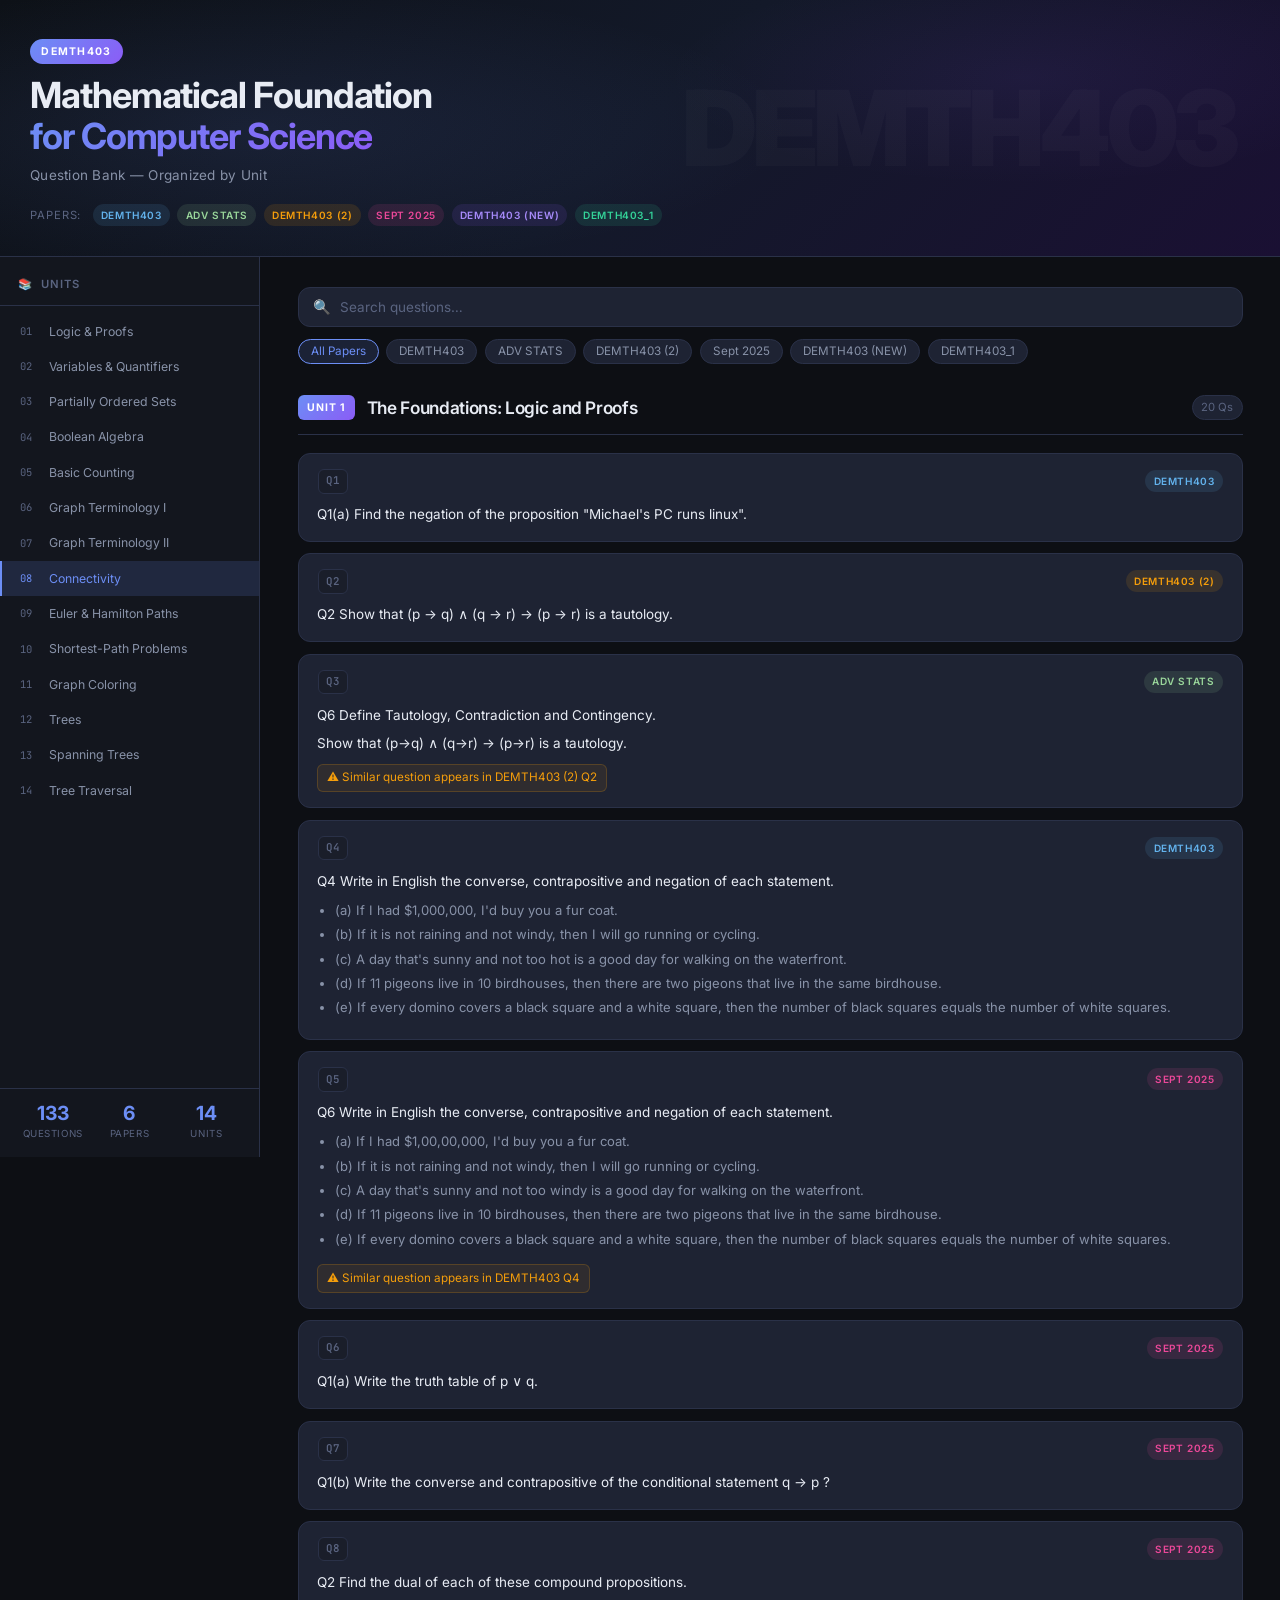
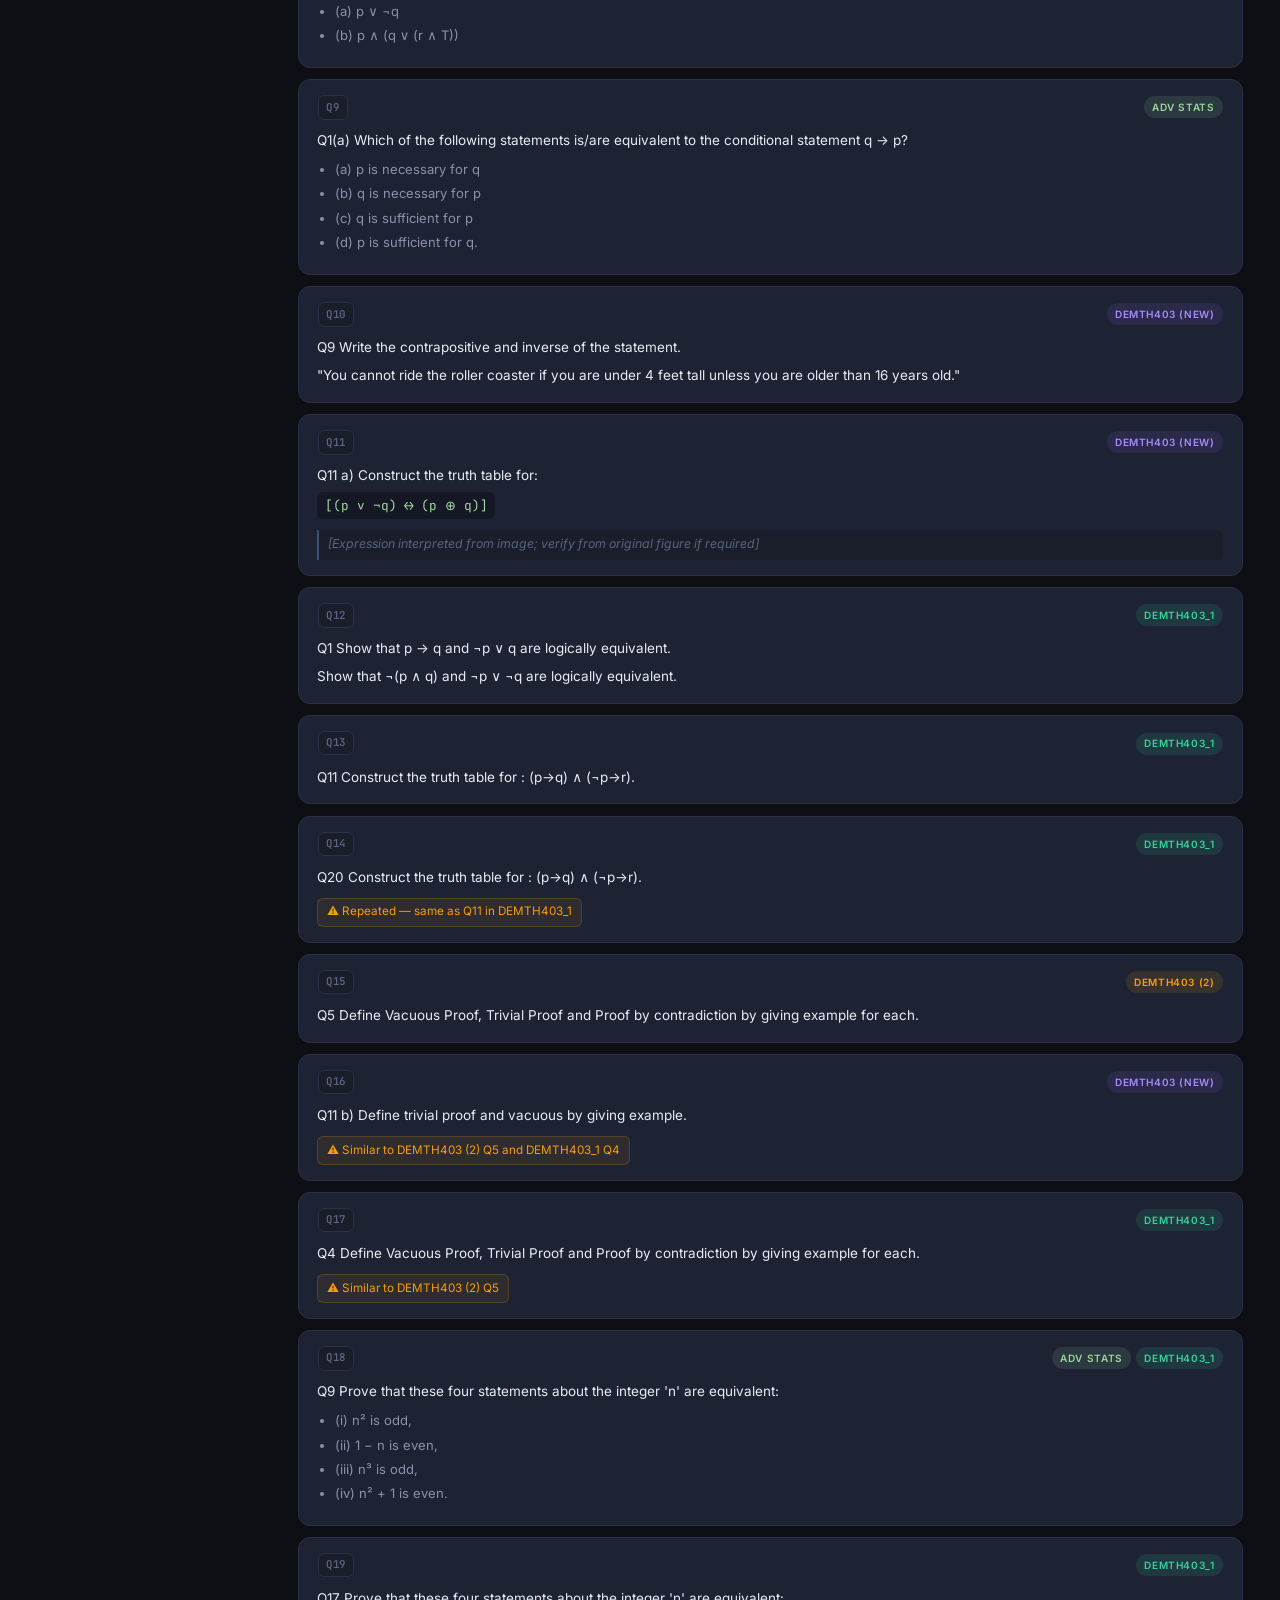
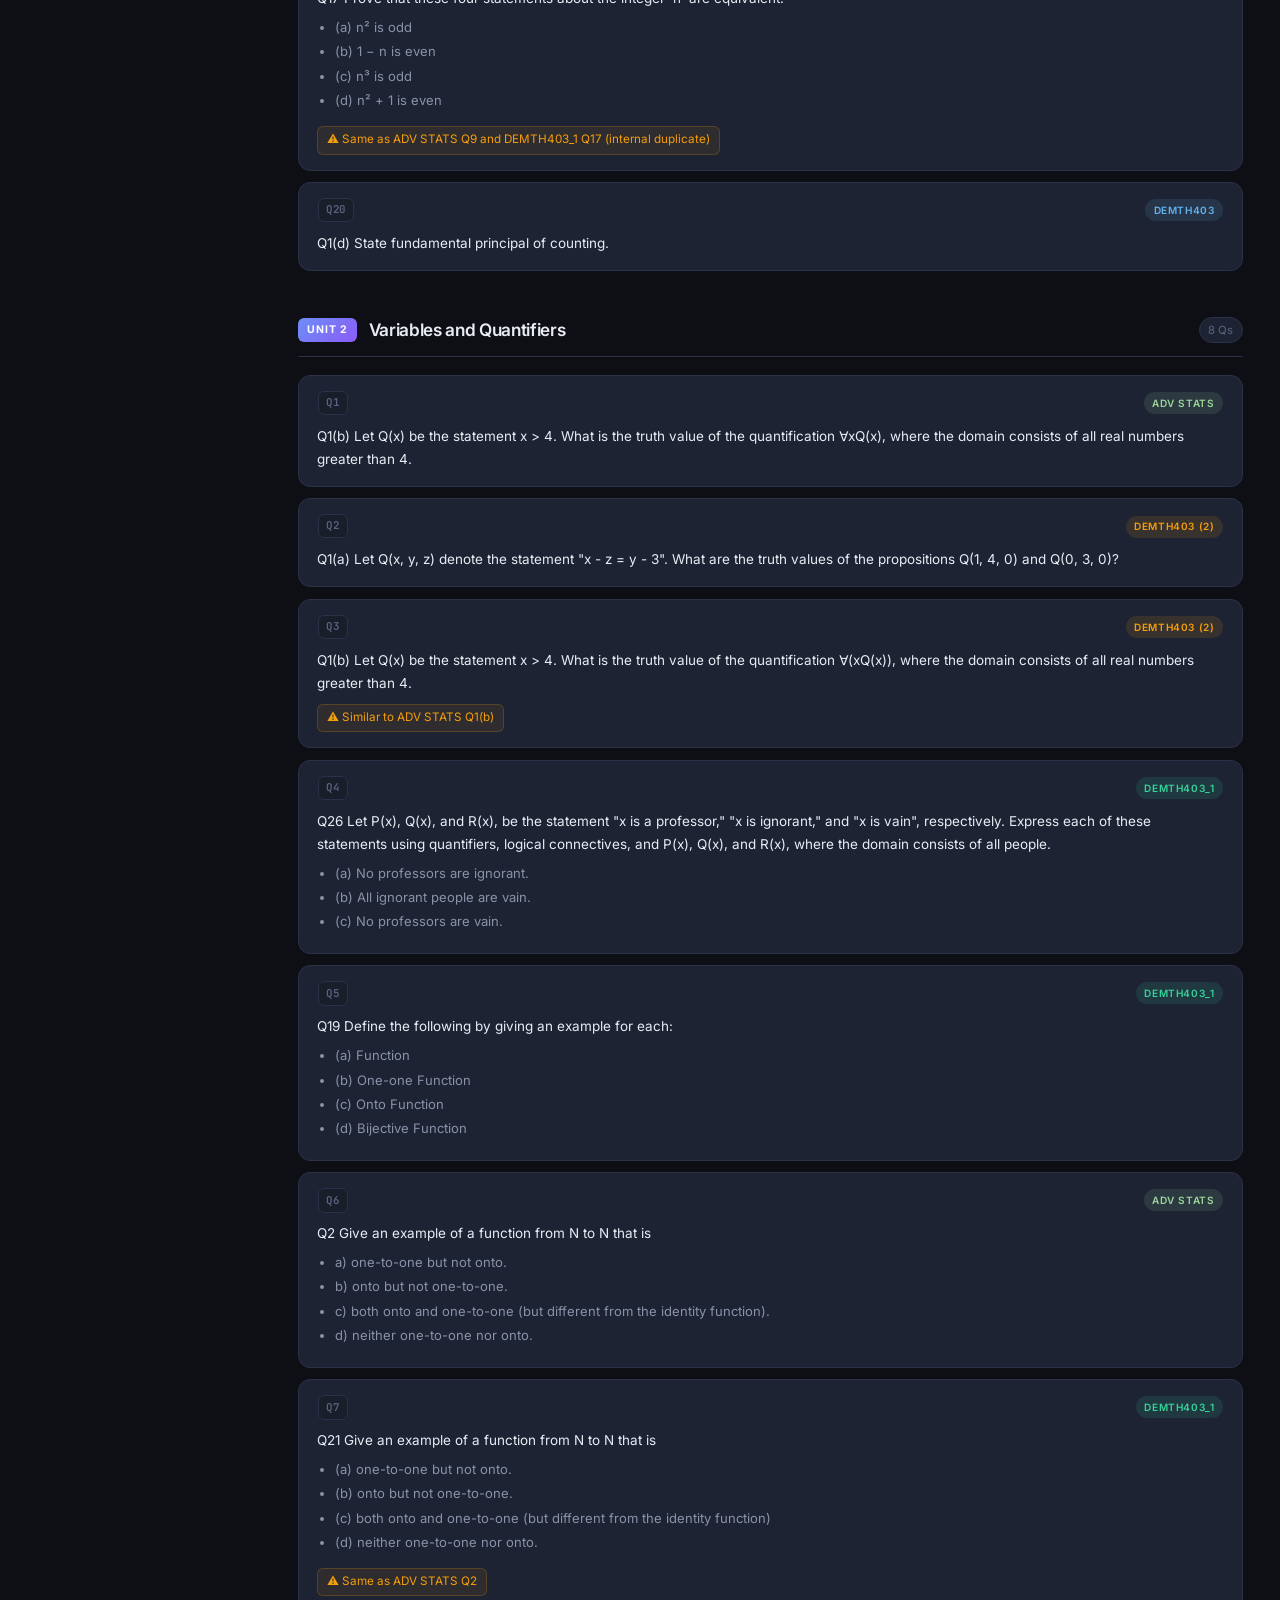
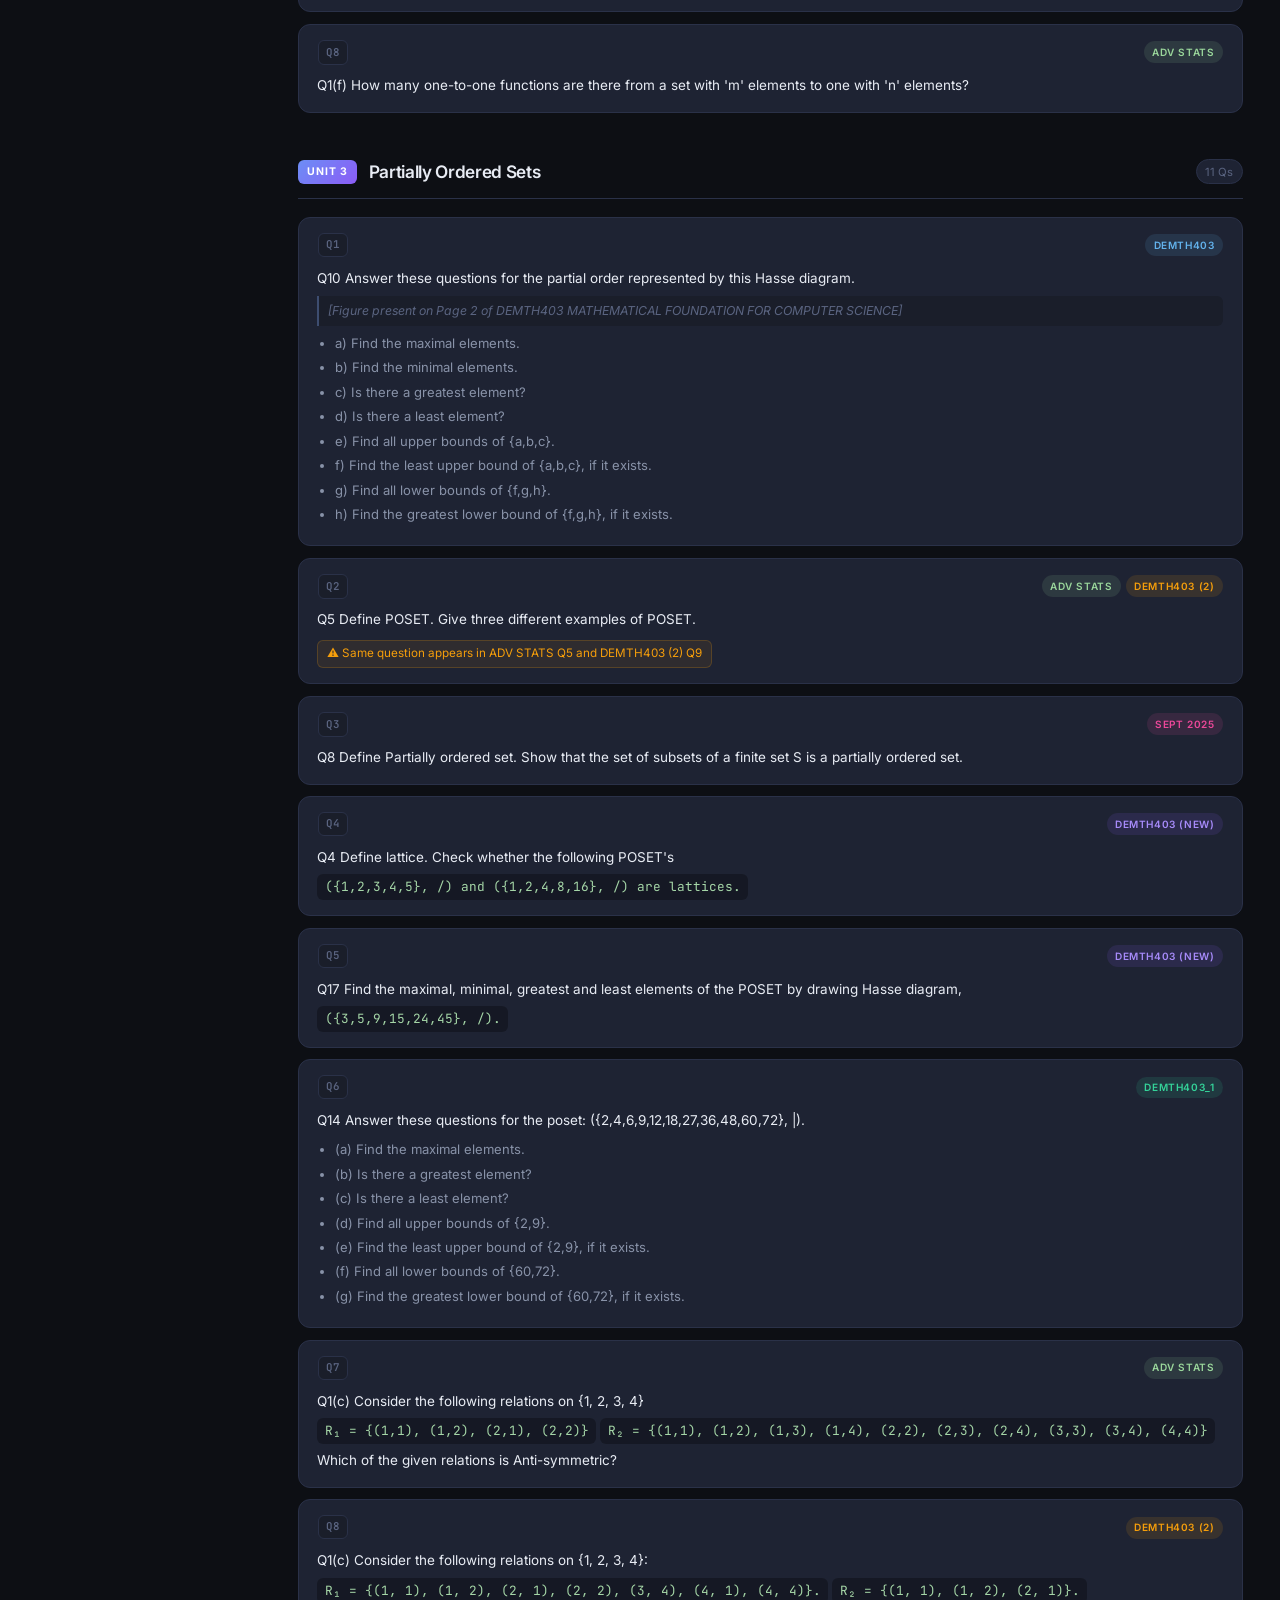
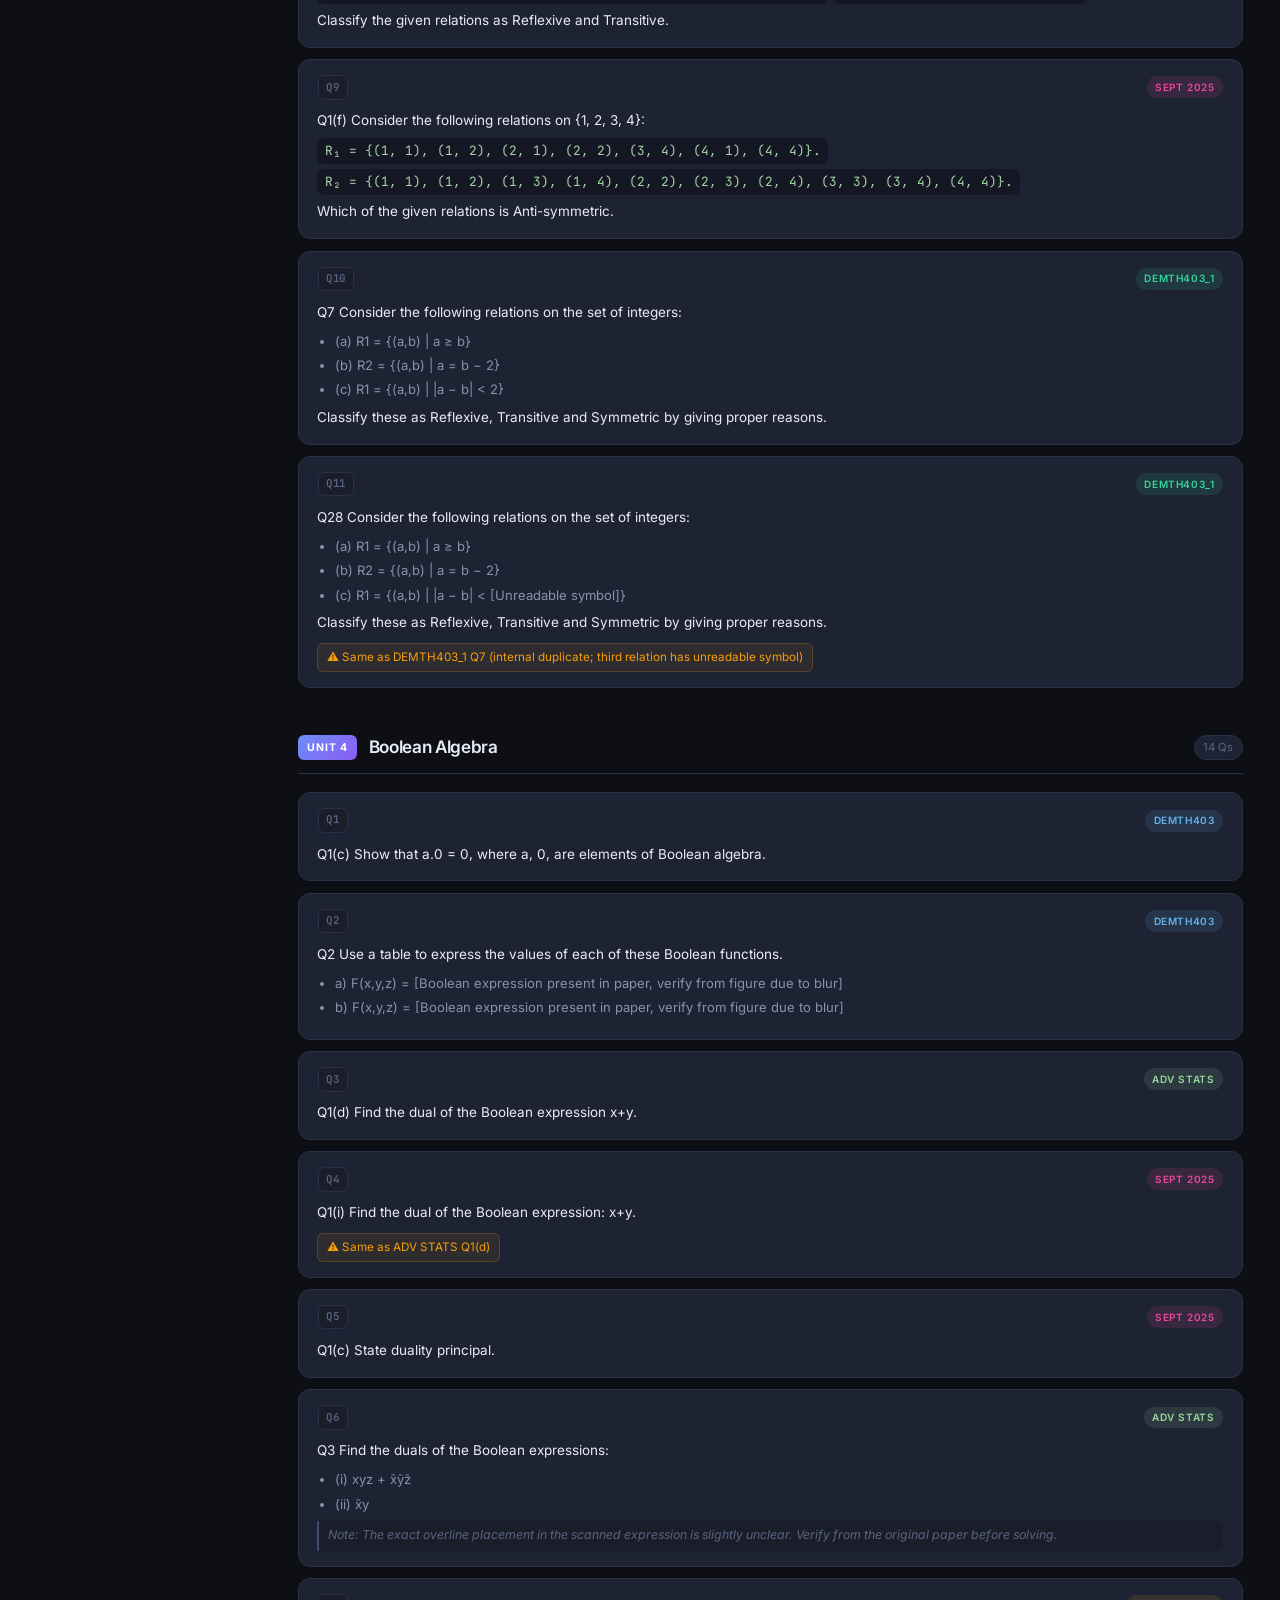
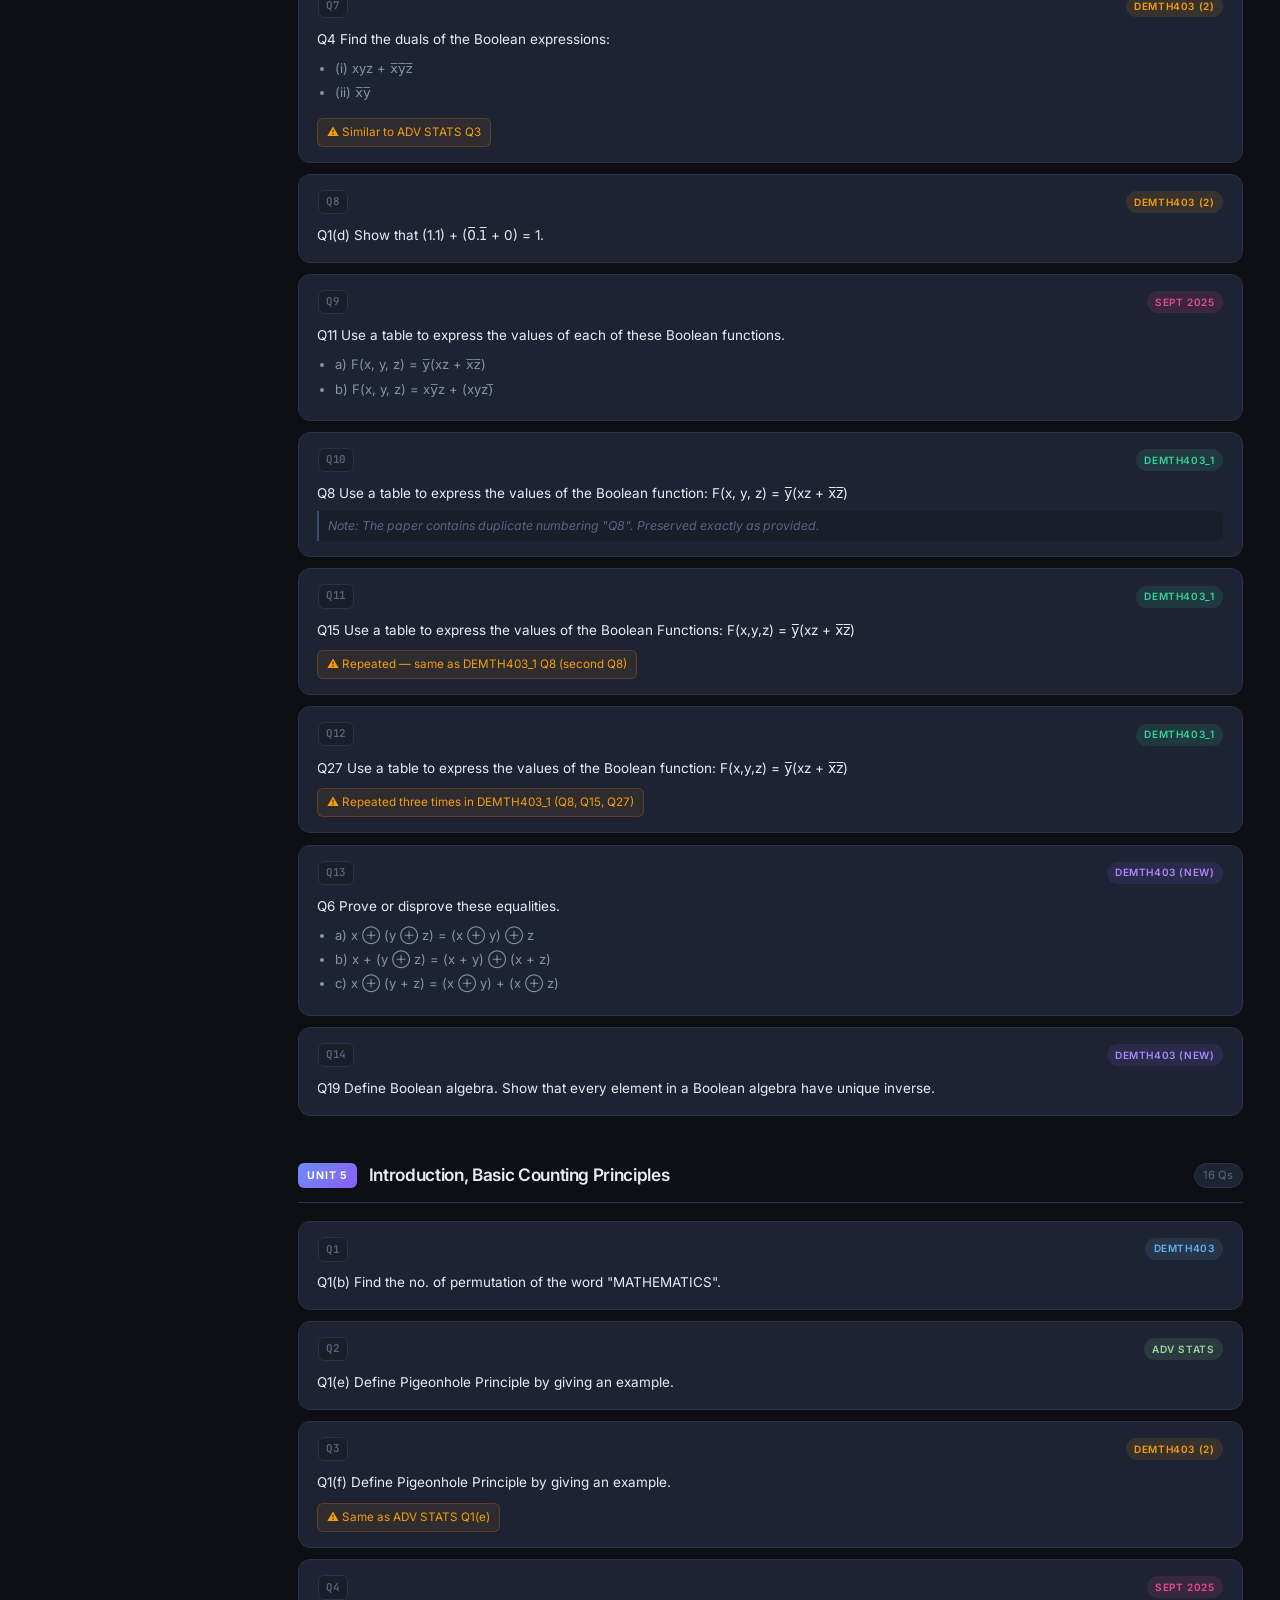
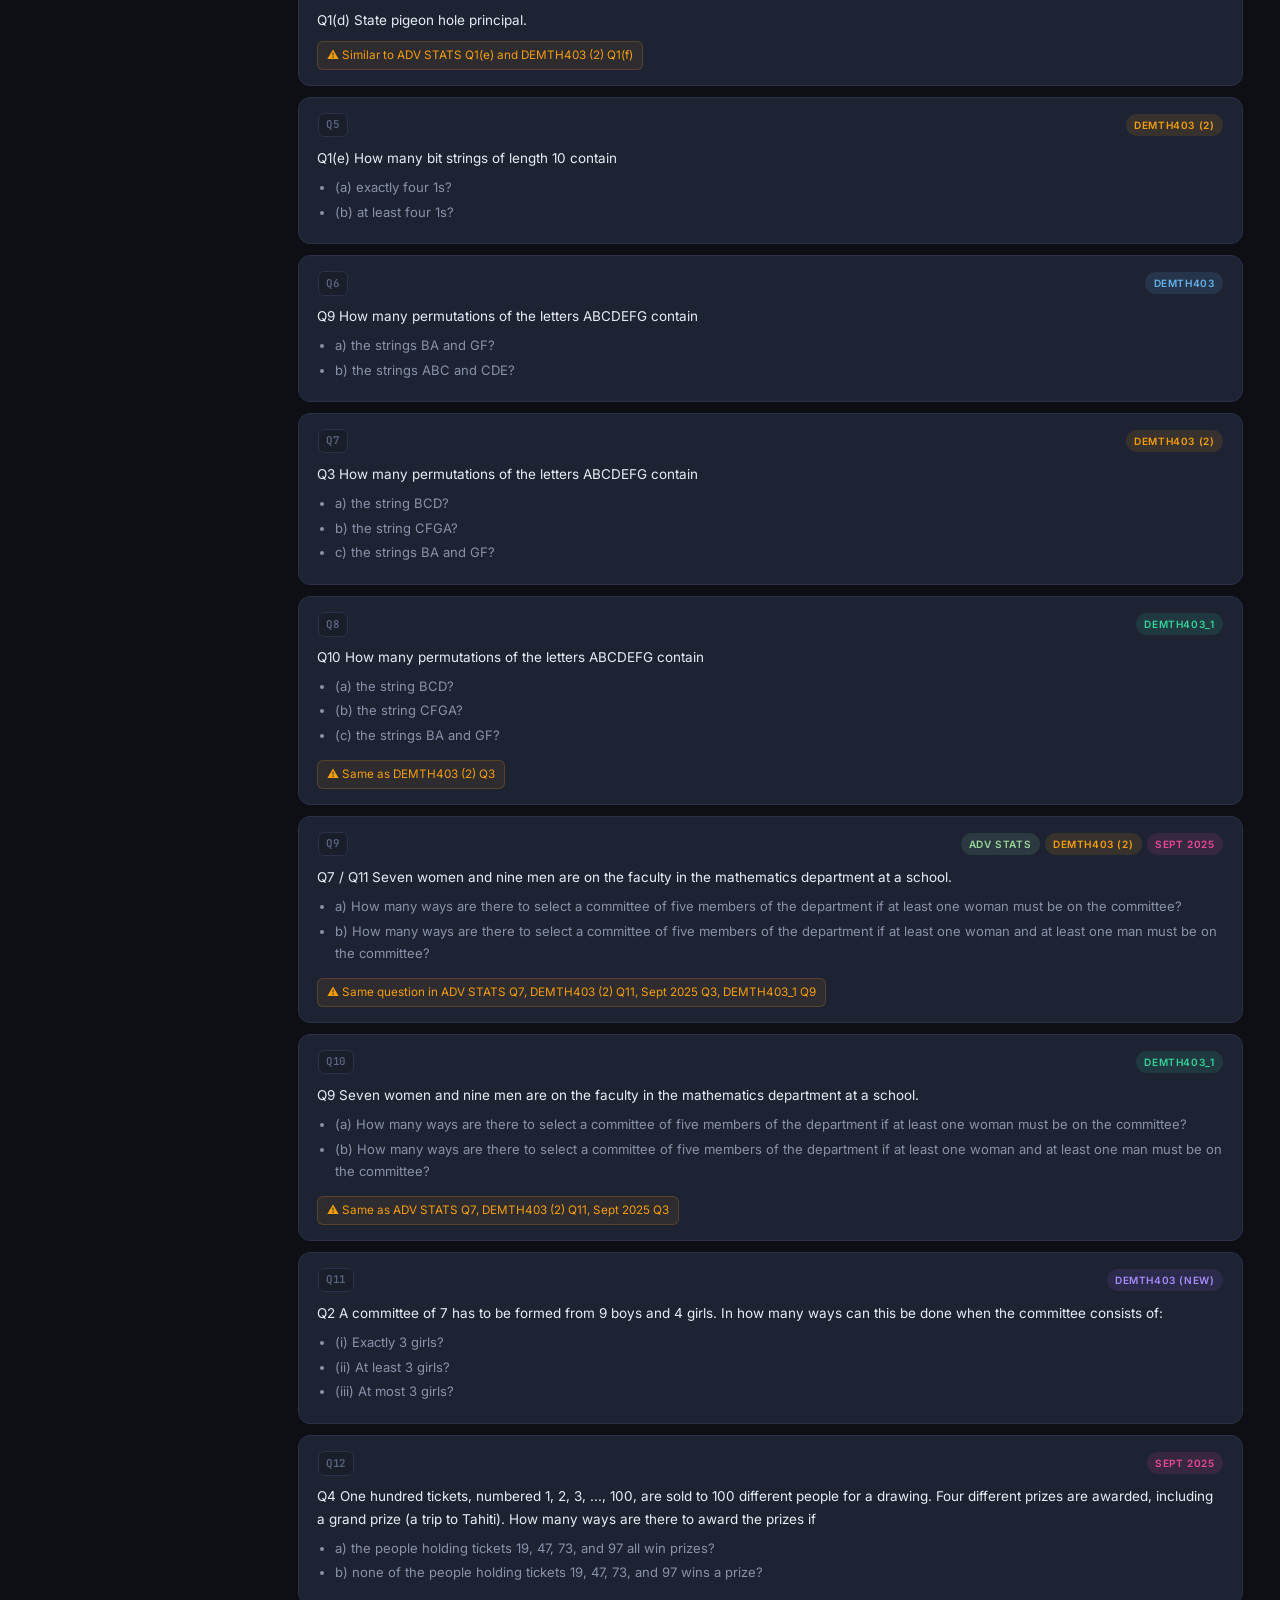
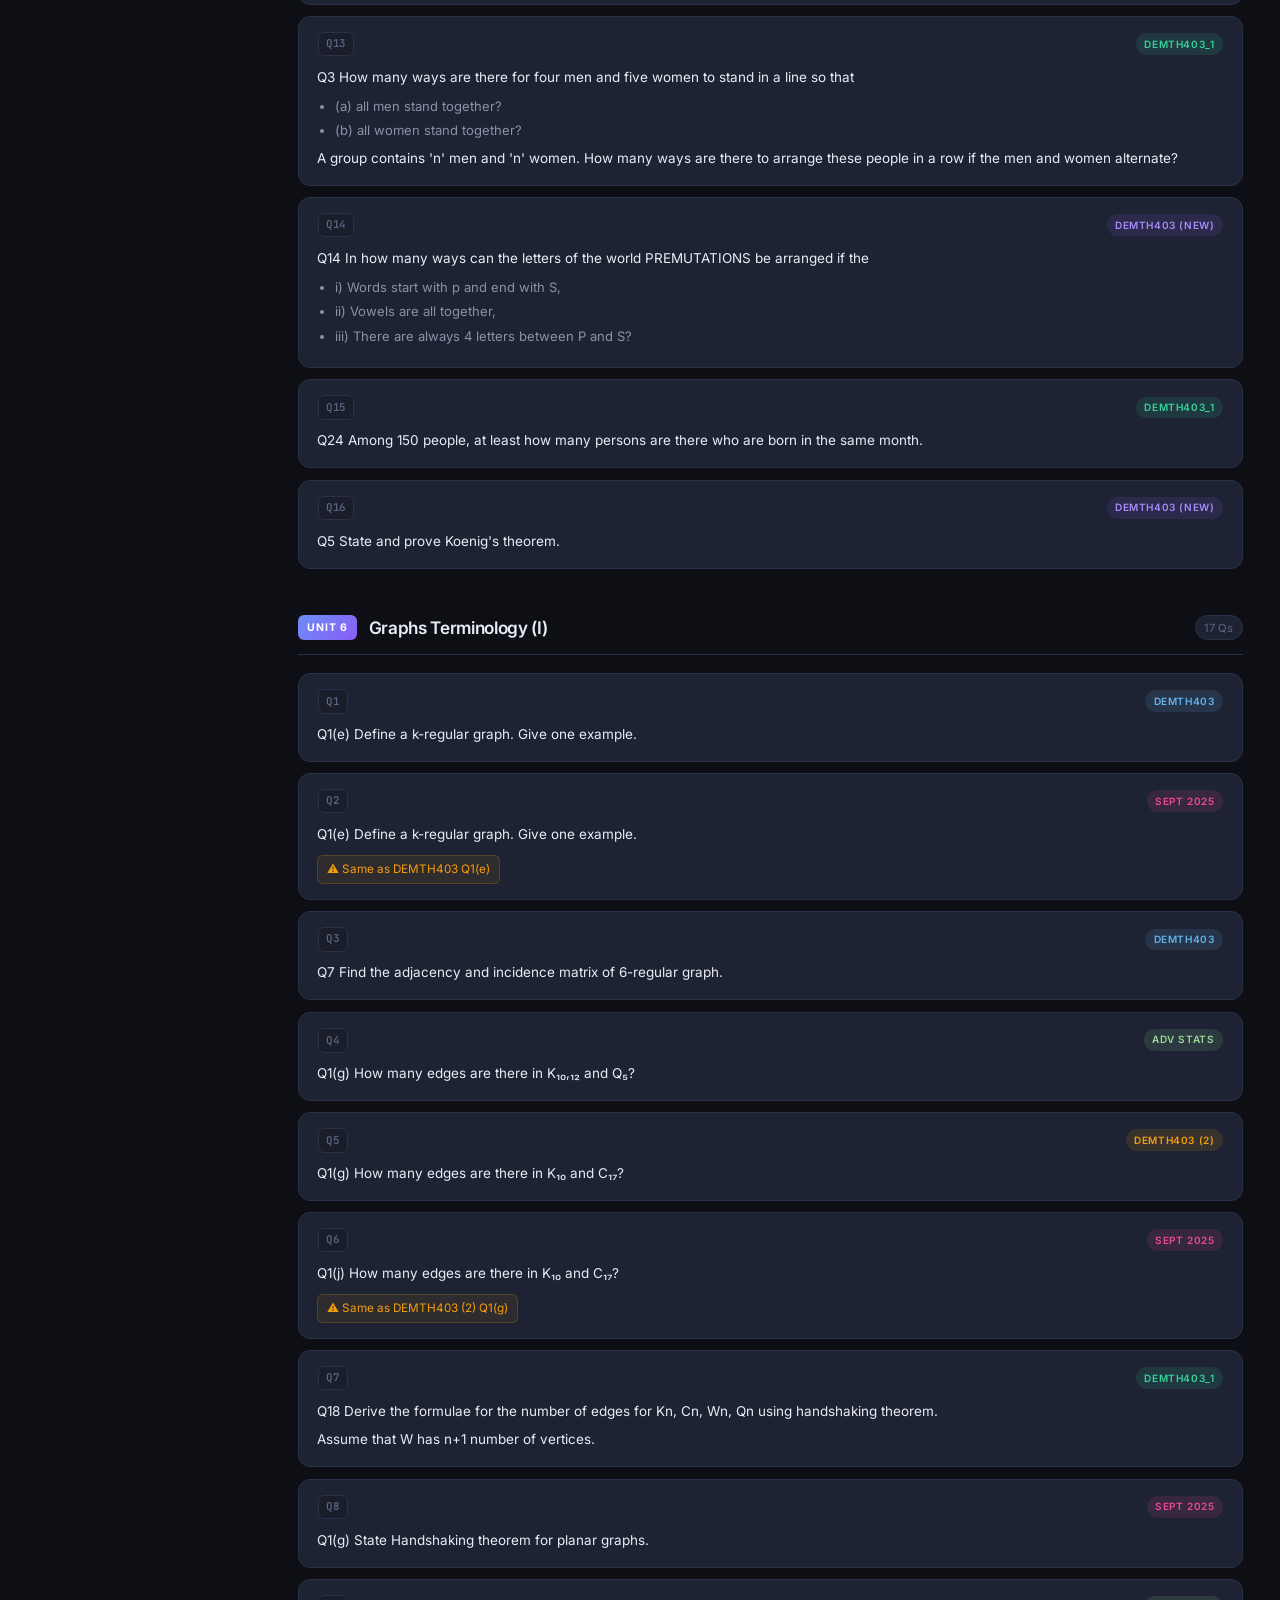
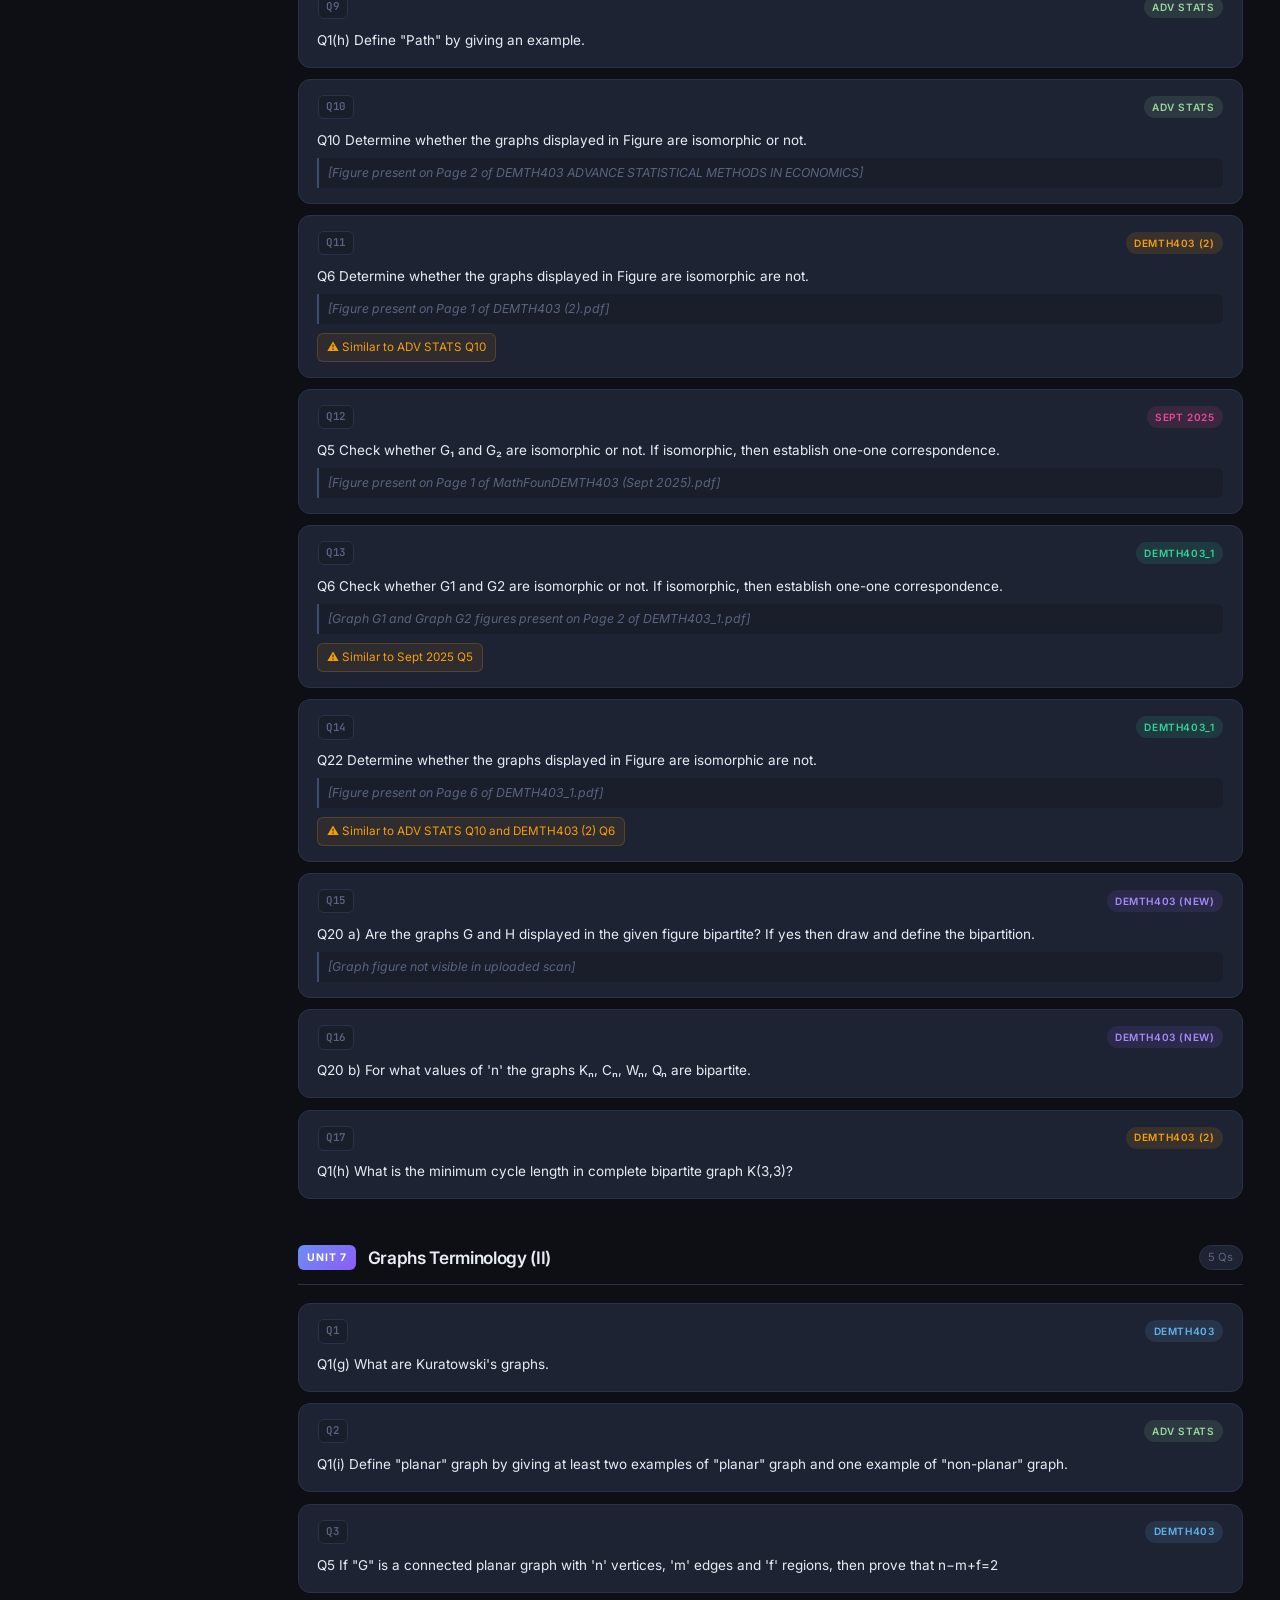
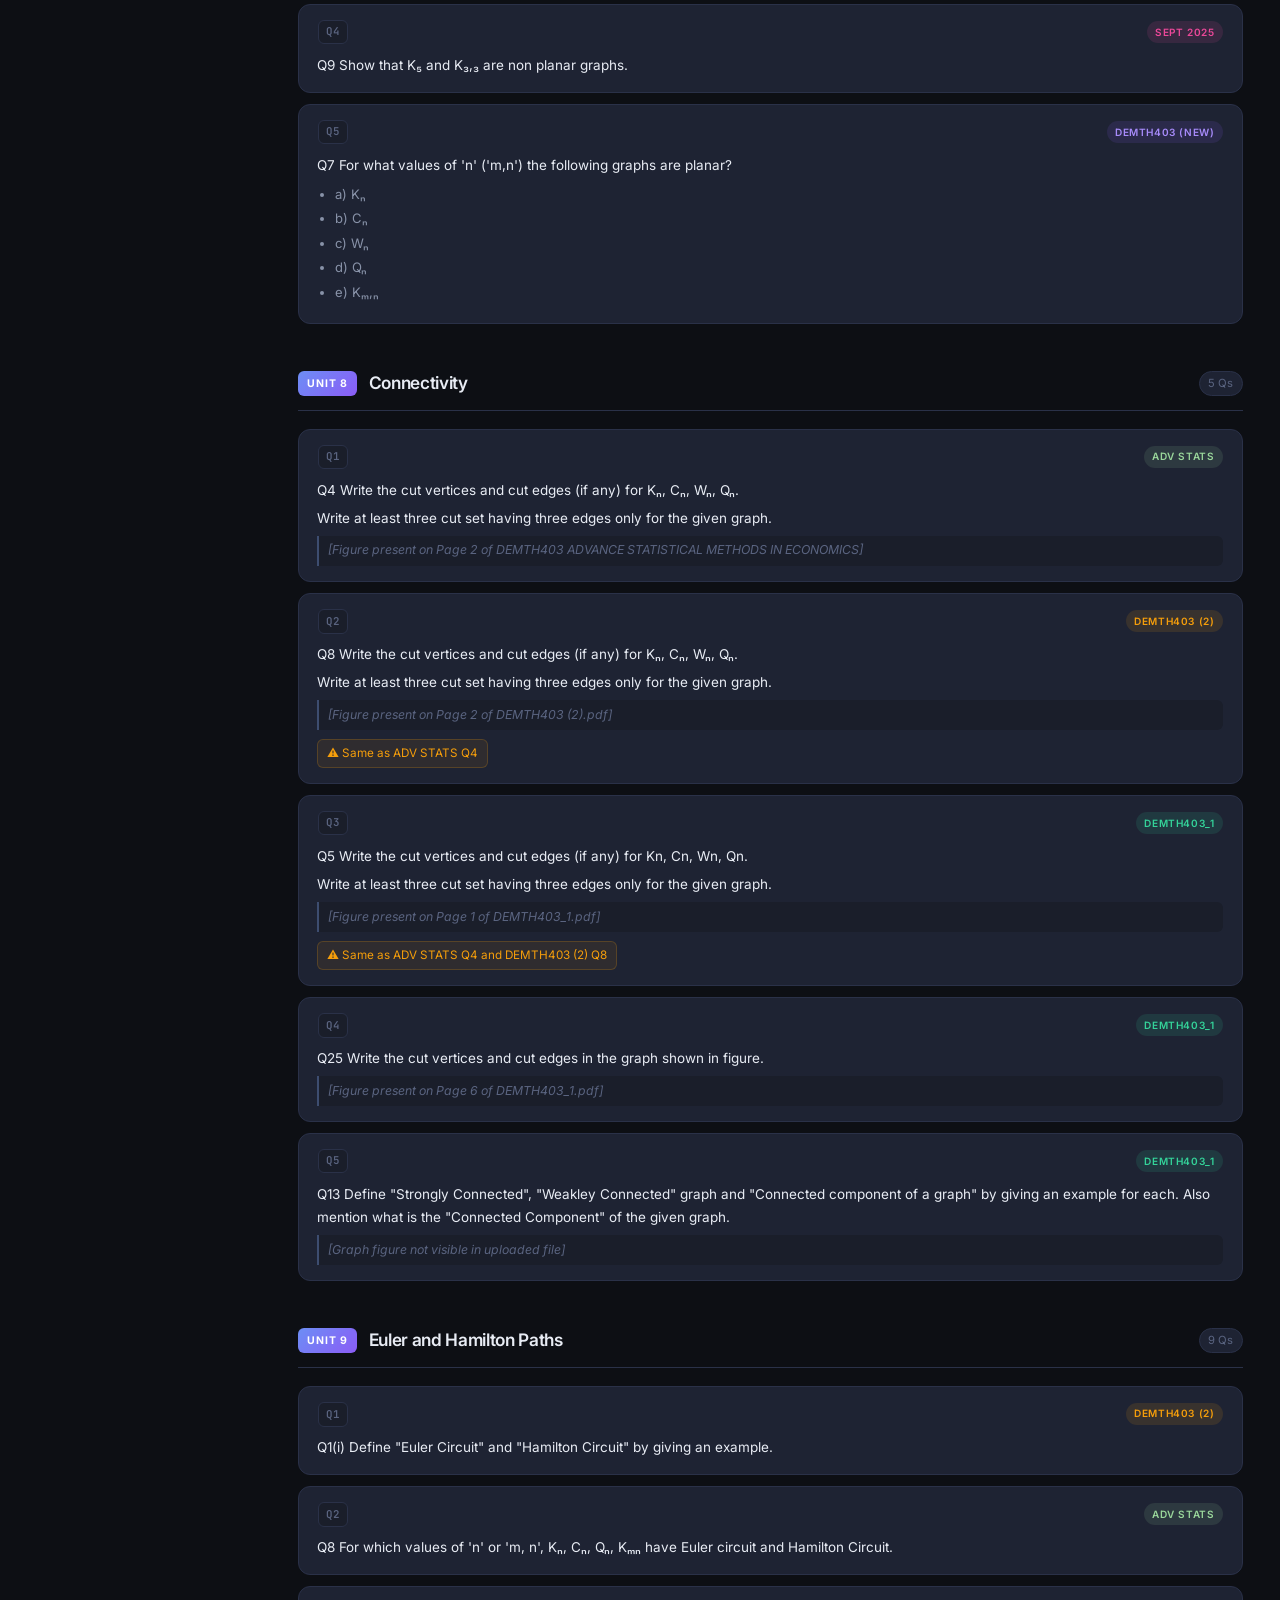
==== index.html @ 601100f2 "Add files via upload" ====
<!DOCTYPE html>
<html lang="en">
<head>
  <meta charset="UTF-8" />
  <meta name="viewport" content="width=device-width, initial-scale=1.0" />
  <title>DEMTH403 – Mathematical Foundation for Computer Science | Question Bank</title>
  <meta name="description" content="Organized question bank for DEMTH403 Mathematical Foundation for Computer Science. All questions sorted by unit from multiple past papers." />
  <link rel="preconnect" href="https://fonts.googleapis.com" />
  <link rel="preconnect" href="https://fonts.gstatic.com" crossorigin />
  <link href="https://fonts.googleapis.com/css2?family=Inter:wght@300;400;500;600;700&family=JetBrains+Mono:wght@400;500&display=swap" rel="stylesheet" />
  <link rel="stylesheet" href="style.css" />
</head>
<body>

  <!-- ===== HEADER ===== -->
  <header class="site-header">
    <div class="header-inner">
      <div class="header-badge">DEMTH403</div>
      <h1 class="site-title">Mathematical Foundation<br><span>for Computer Science</span></h1>
      <p class="site-subtitle">Question Bank — Organized by Unit</p>
      <div class="paper-legend">
        <span class="legend-label">Papers:</span>
        <span class="tag tag-p1">DEMTH403</span>
        <span class="tag tag-p2">ADV STATS</span>
        <span class="tag tag-p3">DEMTH403 (2)</span>
        <span class="tag tag-p4">Sept 2025</span>
        <span class="tag tag-p5">DEMTH403 (NEW)</span>
        <span class="tag tag-p6">DEMTH403_1</span>
      </div>
    </div>
  </header>

  <!-- ===== SIDEBAR + MAIN LAYOUT ===== -->
  <div class="page-layout">

    <!-- Sidebar TOC -->
    <aside class="sidebar" id="sidebar">
      <div class="sidebar-header">
        <span class="sidebar-icon">📚</span>
        <span>Units</span>
      </div>
      <nav class="unit-nav" id="unitNav">
        <a href="#unit1" class="nav-item active" data-unit="1">
          <span class="nav-num">01</span>
          <span class="nav-text">Logic &amp; Proofs</span>
        </a>
        <a href="#unit2" class="nav-item" data-unit="2">
          <span class="nav-num">02</span>
          <span class="nav-text">Variables &amp; Quantifiers</span>
        </a>
        <a href="#unit3" class="nav-item" data-unit="3">
          <span class="nav-num">03</span>
          <span class="nav-text">Partially Ordered Sets</span>
        </a>
        <a href="#unit4" class="nav-item" data-unit="4">
          <span class="nav-num">04</span>
          <span class="nav-text">Boolean Algebra</span>
        </a>
        <a href="#unit5" class="nav-item" data-unit="5">
          <span class="nav-num">05</span>
          <span class="nav-text">Basic Counting</span>
        </a>
        <a href="#unit6" class="nav-item" data-unit="6">
          <span class="nav-num">06</span>
          <span class="nav-text">Graph Terminology I</span>
        </a>
        <a href="#unit7" class="nav-item" data-unit="7">
          <span class="nav-num">07</span>
          <span class="nav-text">Graph Terminology II</span>
        </a>
        <a href="#unit8" class="nav-item" data-unit="8">
          <span class="nav-num">08</span>
          <span class="nav-text">Connectivity</span>
        </a>
        <a href="#unit9" class="nav-item" data-unit="9">
          <span class="nav-num">09</span>
          <span class="nav-text">Euler &amp; Hamilton Paths</span>
        </a>
        <a href="#unit10" class="nav-item" data-unit="10">
          <span class="nav-num">10</span>
          <span class="nav-text">Shortest-Path Problems</span>
        </a>
        <a href="#unit11" class="nav-item" data-unit="11">
          <span class="nav-num">11</span>
          <span class="nav-text">Graph Coloring</span>
        </a>
        <a href="#unit12" class="nav-item" data-unit="12">
          <span class="nav-num">12</span>
          <span class="nav-text">Trees</span>
        </a>
        <a href="#unit13" class="nav-item" data-unit="13">
          <span class="nav-num">13</span>
          <span class="nav-text">Spanning Trees</span>
        </a>
        <a href="#unit14" class="nav-item" data-unit="14">
          <span class="nav-num">14</span>
          <span class="nav-text">Tree Traversal</span>
        </a>
      </nav>

      <div class="sidebar-stats">
        <div class="stat-item">
          <span class="stat-num" id="totalQCount">0</span>
          <span class="stat-label">Questions</span>
        </div>
        <div class="stat-item">
          <span class="stat-num">6</span>
          <span class="stat-label">Papers</span>
        </div>
        <div class="stat-item">
          <span class="stat-num">14</span>
          <span class="stat-label">Units</span>
        </div>
      </div>
    </aside>

    <!-- Main Content -->
    <main class="main-content" id="mainContent">

      <!-- Search Bar -->
      <div class="search-wrap">
        <div class="search-box">
          <span class="search-icon">🔍</span>
          <input type="text" id="searchInput" placeholder="Search questions…" autocomplete="off" />
          <button class="search-clear" id="searchClear" title="Clear">✕</button>
        </div>
        <div class="filter-chips" id="filterChips">
          <button class="chip active" data-filter="all">All Papers</button>
          <button class="chip" data-filter="p1">DEMTH403</button>
          <button class="chip" data-filter="p2">ADV STATS</button>
          <button class="chip" data-filter="p3">DEMTH403 (2)</button>
          <button class="chip" data-filter="p4">Sept 2025</button>
          <button class="chip" data-filter="p5">DEMTH403 (NEW)</button>
          <button class="chip" data-filter="p6">DEMTH403_1</button>
        </div>
      </div>

      <div id="noResults" class="no-results hidden">
        <span>🔎</span><br>No questions match your search.
      </div>

      <!-- ===================== UNIT 1 ===================== -->
      <section class="unit-section" id="unit1">
        <div class="unit-header">
          <div class="unit-badge">Unit 1</div>
          <h2 class="unit-title">The Foundations: Logic and Proofs</h2>
          <span class="unit-count" id="count-unit1"></span>
        </div>

        <div class="questions-grid">

          <div class="q-card" data-paper="p1 p3 p4 p5 p6">
            <div class="q-meta">
              <span class="q-num">Q1</span>
              <div class="q-tags">
                <span class="tag tag-p1">DEMTH403</span>
              </div>
            </div>
            <div class="q-body">
              <p>Q1(a) Find the negation of the proposition "Michael's PC runs linux".</p>
            </div>
          </div>

          <div class="q-card" data-paper="p3">
            <div class="q-meta">
              <span class="q-num">Q2</span>
              <div class="q-tags">
                <span class="tag tag-p3">DEMTH403 (2)</span>
              </div>
            </div>
            <div class="q-body">
              <p>Q2 Show that (p → q) ∧ (q → r) → (p → r) is a tautology.</p>
            </div>
          </div>

          <div class="q-card" data-paper="p2">
            <div class="q-meta">
              <span class="q-num">Q3</span>
              <div class="q-tags">
                <span class="tag tag-p2">ADV STATS</span>
              </div>
            </div>
            <div class="q-body">
              <p>Q6 Define Tautology, Contradiction and Contingency.</p>
              <p>Show that (p→q) ∧ (q→r) → (p→r) is a tautology.</p>
            </div>
            <div class="q-repeat-note">⚠ Similar question appears in DEMTH403 (2) Q2</div>
          </div>

          <div class="q-card" data-paper="p1">
            <div class="q-meta">
              <span class="q-num">Q4</span>
              <div class="q-tags">
                <span class="tag tag-p1">DEMTH403</span>
              </div>
            </div>
            <div class="q-body">
              <p>Q4 Write in English the converse, contrapositive and negation of each statement.</p>
              <ul>
                <li>(a) If I had $1,000,000, I'd buy you a fur coat.</li>
                <li>(b) If it is not raining and not windy, then I will go running or cycling.</li>
                <li>(c) A day that's sunny and not too hot is a good day for walking on the waterfront.</li>
                <li>(d) If 11 pigeons live in 10 birdhouses, then there are two pigeons that live in the same birdhouse.</li>
                <li>(e) If every domino covers a black square and a white square, then the number of black squares equals the number of white squares.</li>
              </ul>
            </div>
          </div>

          <div class="q-card" data-paper="p4">
            <div class="q-meta">
              <span class="q-num">Q5</span>
              <div class="q-tags">
                <span class="tag tag-p4">Sept 2025</span>
              </div>
            </div>
            <div class="q-body">
              <p>Q6 Write in English the converse, contrapositive and negation of each statement.</p>
              <ul>
                <li>(a) If I had $1,00,00,000, I'd buy you a fur coat.</li>
                <li>(b) If it is not raining and not windy, then I will go running or cycling.</li>
                <li>(c) A day that's sunny and not too windy is a good day for walking on the waterfront.</li>
                <li>(d) If 11 pigeons live in 10 birdhouses, then there are two pigeons that live in the same birdhouse.</li>
                <li>(e) If every domino covers a black square and a white square, then the number of black squares equals the number of white squares.</li>
              </ul>
            </div>
            <div class="q-repeat-note">⚠ Similar question appears in DEMTH403 Q4</div>
          </div>

          <div class="q-card" data-paper="p4">
            <div class="q-meta">
              <span class="q-num">Q6</span>
              <div class="q-tags">
                <span class="tag tag-p4">Sept 2025</span>
              </div>
            </div>
            <div class="q-body">
              <p>Q1(a) Write the truth table of p ∨ q.</p>
            </div>
          </div>

          <div class="q-card" data-paper="p4">
            <div class="q-meta">
              <span class="q-num">Q7</span>
              <div class="q-tags">
                <span class="tag tag-p4">Sept 2025</span>
              </div>
            </div>
            <div class="q-body">
              <p>Q1(b) Write the converse and contrapositive of the conditional statement q → p ?</p>
            </div>
          </div>

          <div class="q-card" data-paper="p4">
            <div class="q-meta">
              <span class="q-num">Q8</span>
              <div class="q-tags">
                <span class="tag tag-p4">Sept 2025</span>
              </div>
            </div>
            <div class="q-body">
              <p>Q2 Find the dual of each of these compound propositions.</p>
              <ul>
                <li>(a) p ∨ ¬q</li>
                <li>(b) p ∧ (q ∨ (r ∧ T))</li>
              </ul>
            </div>
          </div>

          <div class="q-card" data-paper="p2">
            <div class="q-meta">
              <span class="q-num">Q9</span>
              <div class="q-tags">
                <span class="tag tag-p2">ADV STATS</span>
              </div>
            </div>
            <div class="q-body">
              <p>Q1(a) Which of the following statements is/are equivalent to the conditional statement q → p?</p>
              <ul>
                <li>(a) p is necessary for q</li>
                <li>(b) q is necessary for p</li>
                <li>(c) q is sufficient for p</li>
                <li>(d) p is sufficient for q.</li>
              </ul>
            </div>
          </div>

          <div class="q-card" data-paper="p5">
            <div class="q-meta">
              <span class="q-num">Q10</span>
              <div class="q-tags">
                <span class="tag tag-p5">DEMTH403 (NEW)</span>
              </div>
            </div>
            <div class="q-body">
              <p>Q9 Write the contrapositive and inverse of the statement.</p>
              <p>"You cannot ride the roller coaster if you are under 4 feet tall unless you are older than 16 years old."</p>
            </div>
          </div>

          <div class="q-card" data-paper="p5">
            <div class="q-meta">
              <span class="q-num">Q11</span>
              <div class="q-tags">
                <span class="tag tag-p5">DEMTH403 (NEW)</span>
              </div>
            </div>
            <div class="q-body">
              <p>Q11 a) Construct the truth table for:</p>
              <p class="mono">[(p ∨ ¬q) ↔ (p ⊕ q)]</p>
              <p class="note">[Expression interpreted from image; verify from original figure if required]</p>
            </div>
          </div>

          <div class="q-card" data-paper="p6">
            <div class="q-meta">
              <span class="q-num">Q12</span>
              <div class="q-tags">
                <span class="tag tag-p6">DEMTH403_1</span>
              </div>
            </div>
            <div class="q-body">
              <p>Q1 Show that p → q and ¬p ∨ q are logically equivalent.</p>
              <p>Show that ¬(p ∧ q) and ¬p ∨ ¬q are logically equivalent.</p>
            </div>
          </div>

          <div class="q-card" data-paper="p6">
            <div class="q-meta">
              <span class="q-num">Q13</span>
              <div class="q-tags">
                <span class="tag tag-p6">DEMTH403_1</span>
              </div>
            </div>
            <div class="q-body">
              <p>Q11 Construct the truth table for : (p→q) ∧ (¬p→r).</p>
            </div>
          </div>

          <div class="q-card" data-paper="p6">
            <div class="q-meta">
              <span class="q-num">Q14</span>
              <div class="q-tags">
                <span class="tag tag-p6">DEMTH403_1</span>
              </div>
            </div>
            <div class="q-body">
              <p>Q20 Construct the truth table for : (p→q) ∧ (¬p→r).</p>
            </div>
            <div class="q-repeat-note">⚠ Repeated — same as Q11 in DEMTH403_1</div>
          </div>

          <div class="q-card" data-paper="p3 p5">
            <div class="q-meta">
              <span class="q-num">Q15</span>
              <div class="q-tags">
                <span class="tag tag-p3">DEMTH403 (2)</span>
              </div>
            </div>
            <div class="q-body">
              <p>Q5 Define Vacuous Proof, Trivial Proof and Proof by contradiction by giving example for each.</p>
            </div>
          </div>

          <div class="q-card" data-paper="p5">
            <div class="q-meta">
              <span class="q-num">Q16</span>
              <div class="q-tags">
                <span class="tag tag-p5">DEMTH403 (NEW)</span>
              </div>
            </div>
            <div class="q-body">
              <p>Q11 b) Define trivial proof and vacuous by giving example.</p>
            </div>
            <div class="q-repeat-note">⚠ Similar to DEMTH403 (2) Q5 and DEMTH403_1 Q4</div>
          </div>

          <div class="q-card" data-paper="p6">
            <div class="q-meta">
              <span class="q-num">Q17</span>
              <div class="q-tags">
                <span class="tag tag-p6">DEMTH403_1</span>
              </div>
            </div>
            <div class="q-body">
              <p>Q4 Define Vacuous Proof, Trivial Proof and Proof by contradiction by giving example for each.</p>
            </div>
            <div class="q-repeat-note">⚠ Similar to DEMTH403 (2) Q5</div>
          </div>

          <div class="q-card" data-paper="p2 p6">
            <div class="q-meta">
              <span class="q-num">Q18</span>
              <div class="q-tags">
                <span class="tag tag-p2">ADV STATS</span>
                <span class="tag tag-p6">DEMTH403_1</span>
              </div>
            </div>
            <div class="q-body">
              <p>Q9 Prove that these four statements about the integer 'n' are equivalent:</p>
              <ul>
                <li>(i) n² is odd,</li>
                <li>(ii) 1 − n is even,</li>
                <li>(iii) n³ is odd,</li>
                <li>(iv) n² + 1 is even.</li>
              </ul>
            </div>
          </div>

          <div class="q-card" data-paper="p6">
            <div class="q-meta">
              <span class="q-num">Q19</span>
              <div class="q-tags">
                <span class="tag tag-p6">DEMTH403_1</span>
              </div>
            </div>
            <div class="q-body">
              <p>Q17 Prove that these four statements about the integer 'n' are equivalent:</p>
              <ul>
                <li>(a) n² is odd</li>
                <li>(b) 1 − n is even</li>
                <li>(c) n³ is odd</li>
                <li>(d) n² + 1 is even</li>
              </ul>
            </div>
            <div class="q-repeat-note">⚠ Same as ADV STATS Q9 and DEMTH403_1 Q17 (internal duplicate)</div>
          </div>

          <div class="q-card" data-paper="p1">
            <div class="q-meta">
              <span class="q-num">Q20</span>
              <div class="q-tags">
                <span class="tag tag-p1">DEMTH403</span>
              </div>
            </div>
            <div class="q-body">
              <p>Q1(d) State fundamental principal of counting.</p>
            </div>
          </div>

        </div><!-- /questions-grid -->
      </section>

      <!-- ===================== UNIT 2 ===================== -->
      <section class="unit-section" id="unit2">
        <div class="unit-header">
          <div class="unit-badge">Unit 2</div>
          <h2 class="unit-title">Variables and Quantifiers</h2>
          <span class="unit-count" id="count-unit2"></span>
        </div>
        <div class="questions-grid">

          <div class="q-card" data-paper="p2">
            <div class="q-meta">
              <span class="q-num">Q1</span>
              <div class="q-tags">
                <span class="tag tag-p2">ADV STATS</span>
              </div>
            </div>
            <div class="q-body">
              <p>Q1(b) Let Q(x) be the statement x > 4. What is the truth value of the quantification ∀xQ(x), where the domain consists of all real numbers greater than 4.</p>
            </div>
          </div>

          <div class="q-card" data-paper="p3">
            <div class="q-meta">
              <span class="q-num">Q2</span>
              <div class="q-tags">
                <span class="tag tag-p3">DEMTH403 (2)</span>
              </div>
            </div>
            <div class="q-body">
              <p>Q1(a) Let Q(x, y, z) denote the statement "x - z = y - 3". What are the truth values of the propositions Q(1, 4, 0) and Q(0, 3, 0)?</p>
            </div>
          </div>

          <div class="q-card" data-paper="p3">
            <div class="q-meta">
              <span class="q-num">Q3</span>
              <div class="q-tags">
                <span class="tag tag-p3">DEMTH403 (2)</span>
              </div>
            </div>
            <div class="q-body">
              <p>Q1(b) Let Q(x) be the statement x > 4. What is the truth value of the quantification ∀(xQ(x)), where the domain consists of all real numbers greater than 4.</p>
            </div>
            <div class="q-repeat-note">⚠ Similar to ADV STATS Q1(b)</div>
          </div>

          <div class="q-card" data-paper="p6">
            <div class="q-meta">
              <span class="q-num">Q4</span>
              <div class="q-tags">
                <span class="tag tag-p6">DEMTH403_1</span>
              </div>
            </div>
            <div class="q-body">
              <p>Q26 Let P(x), Q(x), and R(x), be the statement "x is a professor," "x is ignorant," and "x is vain", respectively. Express each of these statements using quantifiers, logical connectives, and P(x), Q(x), and R(x), where the domain consists of all people.</p>
              <ul>
                <li>(a) No professors are ignorant.</li>
                <li>(b) All ignorant people are vain.</li>
                <li>(c) No professors are vain.</li>
              </ul>
            </div>
          </div>

          <div class="q-card" data-paper="p6">
            <div class="q-meta">
              <span class="q-num">Q5</span>
              <div class="q-tags">
                <span class="tag tag-p6">DEMTH403_1</span>
              </div>
            </div>
            <div class="q-body">
              <p>Q19 Define the following by giving an example for each:</p>
              <ul>
                <li>(a) Function</li>
                <li>(b) One-one Function</li>
                <li>(c) Onto Function</li>
                <li>(d) Bijective Function</li>
              </ul>
            </div>
          </div>

          <div class="q-card" data-paper="p2">
            <div class="q-meta">
              <span class="q-num">Q6</span>
              <div class="q-tags">
                <span class="tag tag-p2">ADV STATS</span>
              </div>
            </div>
            <div class="q-body">
              <p>Q2 Give an example of a function from N to N that is</p>
              <ul>
                <li>a) one-to-one but not onto.</li>
                <li>b) onto but not one-to-one.</li>
                <li>c) both onto and one-to-one (but different from the identity function).</li>
                <li>d) neither one-to-one nor onto.</li>
              </ul>
            </div>
          </div>

          <div class="q-card" data-paper="p6">
            <div class="q-meta">
              <span class="q-num">Q7</span>
              <div class="q-tags">
                <span class="tag tag-p6">DEMTH403_1</span>
              </div>
            </div>
            <div class="q-body">
              <p>Q21 Give an example of a function from N to N that is</p>
              <ul>
                <li>(a) one-to-one but not onto.</li>
                <li>(b) onto but not one-to-one.</li>
                <li>(c) both onto and one-to-one (but different from the identity function)</li>
                <li>(d) neither one-to-one nor onto.</li>
              </ul>
            </div>
            <div class="q-repeat-note">⚠ Same as ADV STATS Q2</div>
          </div>

          <div class="q-card" data-paper="p2">
            <div class="q-meta">
              <span class="q-num">Q8</span>
              <div class="q-tags">
                <span class="tag tag-p2">ADV STATS</span>
              </div>
            </div>
            <div class="q-body">
              <p>Q1(f) How many one-to-one functions are there from a set with 'm' elements to one with 'n' elements?</p>
            </div>
          </div>

        </div>
      </section>

      <!-- ===================== UNIT 3 ===================== -->
      <section class="unit-section" id="unit3">
        <div class="unit-header">
          <div class="unit-badge">Unit 3</div>
          <h2 class="unit-title">Partially Ordered Sets</h2>
          <span class="unit-count" id="count-unit3"></span>
        </div>
        <div class="questions-grid">

          <div class="q-card" data-paper="p1">
            <div class="q-meta">
              <span class="q-num">Q1</span>
              <div class="q-tags">
                <span class="tag tag-p1">DEMTH403</span>
              </div>
            </div>
            <div class="q-body">
              <p>Q10 Answer these questions for the partial order represented by this Hasse diagram.</p>
              <p class="note">[Figure present on Page 2 of DEMTH403 MATHEMATICAL FOUNDATION FOR COMPUTER SCIENCE]</p>
              <ul>
                <li>a) Find the maximal elements.</li>
                <li>b) Find the minimal elements.</li>
                <li>c) Is there a greatest element?</li>
                <li>d) Is there a least element?</li>
                <li>e) Find all upper bounds of {a,b,c}.</li>
                <li>f) Find the least upper bound of {a,b,c}, if it exists.</li>
                <li>g) Find all lower bounds of {f,g,h}.</li>
                <li>h) Find the greatest lower bound of {f,g,h}, if it exists.</li>
              </ul>
            </div>
          </div>

          <div class="q-card" data-paper="p2 p3">
            <div class="q-meta">
              <span class="q-num">Q2</span>
              <div class="q-tags">
                <span class="tag tag-p2">ADV STATS</span>
                <span class="tag tag-p3">DEMTH403 (2)</span>
              </div>
            </div>
            <div class="q-body">
              <p>Q5 Define POSET. Give three different examples of POSET.</p>
            </div>
            <div class="q-repeat-note">⚠ Same question appears in ADV STATS Q5 and DEMTH403 (2) Q9</div>
          </div>

          <div class="q-card" data-paper="p4">
            <div class="q-meta">
              <span class="q-num">Q3</span>
              <div class="q-tags">
                <span class="tag tag-p4">Sept 2025</span>
              </div>
            </div>
            <div class="q-body">
              <p>Q8 Define Partially ordered set. Show that the set of subsets of a finite set S is a partially ordered set.</p>
            </div>
          </div>

          <div class="q-card" data-paper="p5">
            <div class="q-meta">
              <span class="q-num">Q4</span>
              <div class="q-tags">
                <span class="tag tag-p5">DEMTH403 (NEW)</span>
              </div>
            </div>
            <div class="q-body">
              <p>Q4 Define lattice. Check whether the following POSET's</p>
              <p class="mono">({1,2,3,4,5}, /) and ({1,2,4,8,16}, /) are lattices.</p>
            </div>
          </div>

          <div class="q-card" data-paper="p5">
            <div class="q-meta">
              <span class="q-num">Q5</span>
              <div class="q-tags">
                <span class="tag tag-p5">DEMTH403 (NEW)</span>
              </div>
            </div>
            <div class="q-body">
              <p>Q17 Find the maximal, minimal, greatest and least elements of the POSET by drawing Hasse diagram,</p>
              <p class="mono">({3,5,9,15,24,45}, /).</p>
            </div>
          </div>

          <div class="q-card" data-paper="p6">
            <div class="q-meta">
              <span class="q-num">Q6</span>
              <div class="q-tags">
                <span class="tag tag-p6">DEMTH403_1</span>
              </div>
            </div>
            <div class="q-body">
              <p>Q14 Answer these questions for the poset: ({2,4,6,9,12,18,27,36,48,60,72}, |).</p>
              <ul>
                <li>(a) Find the maximal elements.</li>
                <li>(b) Is there a greatest element?</li>
                <li>(c) Is there a least element?</li>
                <li>(d) Find all upper bounds of {2,9}.</li>
                <li>(e) Find the least upper bound of {2,9}, if it exists.</li>
                <li>(f) Find all lower bounds of {60,72}.</li>
                <li>(g) Find the greatest lower bound of {60,72}, if it exists.</li>
              </ul>
            </div>
          </div>

          <div class="q-card" data-paper="p2">
            <div class="q-meta">
              <span class="q-num">Q7</span>
              <div class="q-tags">
                <span class="tag tag-p2">ADV STATS</span>
              </div>
            </div>
            <div class="q-body">
              <p>Q1(c) Consider the following relations on {1, 2, 3, 4}</p>
              <p class="mono">R₁ = {(1,1), (1,2), (2,1), (2,2)}</p>
              <p class="mono">R₂ = {(1,1), (1,2), (1,3), (1,4), (2,2), (2,3), (2,4), (3,3), (3,4), (4,4)}</p>
              <p>Which of the given relations is Anti-symmetric?</p>
            </div>
          </div>

          <div class="q-card" data-paper="p3">
            <div class="q-meta">
              <span class="q-num">Q8</span>
              <div class="q-tags">
                <span class="tag tag-p3">DEMTH403 (2)</span>
              </div>
            </div>
            <div class="q-body">
              <p>Q1(c) Consider the following relations on {1, 2, 3, 4}:</p>
              <p class="mono">R₁ = {(1, 1), (1, 2), (2, 1), (2, 2), (3, 4), (4, 1), (4, 4)}.</p>
              <p class="mono">R₂ = {(1, 1), (1, 2), (2, 1)}.</p>
              <p>Classify the given relations as Reflexive and Transitive.</p>
            </div>
          </div>

          <div class="q-card" data-paper="p4">
            <div class="q-meta">
              <span class="q-num">Q9</span>
              <div class="q-tags">
                <span class="tag tag-p4">Sept 2025</span>
              </div>
            </div>
            <div class="q-body">
              <p>Q1(f) Consider the following relations on {1, 2, 3, 4}:</p>
              <p class="mono">R₁ = {(1, 1), (1, 2), (2, 1), (2, 2), (3, 4), (4, 1), (4, 4)}.</p>
              <p class="mono">R₂ = {(1, 1), (1, 2), (1, 3), (1, 4), (2, 2), (2, 3), (2, 4), (3, 3), (3, 4), (4, 4)}.</p>
              <p>Which of the given relations is Anti-symmetric.</p>
            </div>
          </div>

          <div class="q-card" data-paper="p6">
            <div class="q-meta">
              <span class="q-num">Q10</span>
              <div class="q-tags">
                <span class="tag tag-p6">DEMTH403_1</span>
              </div>
            </div>
            <div class="q-body">
              <p>Q7 Consider the following relations on the set of integers:</p>
              <ul>
                <li>(a) R1 = {(a,b) | a ≥ b}</li>
                <li>(b) R2 = {(a,b) | a = b − 2}</li>
                <li>(c) R1 = {(a,b) | |a − b| &lt; 2}</li>
              </ul>
              <p>Classify these as Reflexive, Transitive and Symmetric by giving proper reasons.</p>
            </div>
          </div>

          <div class="q-card" data-paper="p6">
            <div class="q-meta">
              <span class="q-num">Q11</span>
              <div class="q-tags">
                <span class="tag tag-p6">DEMTH403_1</span>
              </div>
            </div>
            <div class="q-body">
              <p>Q28 Consider the following relations on the set of integers:</p>
              <ul>
                <li>(a) R1 = {(a,b) | a ≥ b}</li>
                <li>(b) R2 = {(a,b) | a = b − 2}</li>
                <li>(c) R1 = {(a,b) | |a − b| &lt; [Unreadable symbol]}</li>
              </ul>
              <p>Classify these as Reflexive, Transitive and Symmetric by giving proper reasons.</p>
            </div>
            <div class="q-repeat-note">⚠ Same as DEMTH403_1 Q7 (internal duplicate; third relation has unreadable symbol)</div>
          </div>

        </div>
      </section>

      <!-- ===================== UNIT 4 ===================== -->
      <section class="unit-section" id="unit4">
        <div class="unit-header">
          <div class="unit-badge">Unit 4</div>
          <h2 class="unit-title">Boolean Algebra</h2>
          <span class="unit-count" id="count-unit4"></span>
        </div>
        <div class="questions-grid">

          <div class="q-card" data-paper="p1">
            <div class="q-meta">
              <span class="q-num">Q1</span>
              <div class="q-tags">
                <span class="tag tag-p1">DEMTH403</span>
              </div>
            </div>
            <div class="q-body">
              <p>Q1(c) Show that a.0 = 0, where a, 0, are elements of Boolean algebra.</p>
            </div>
          </div>

          <div class="q-card" data-paper="p1">
            <div class="q-meta">
              <span class="q-num">Q2</span>
              <div class="q-tags">
                <span class="tag tag-p1">DEMTH403</span>
              </div>
            </div>
            <div class="q-body">
              <p>Q2 Use a table to express the values of each of these Boolean functions.</p>
              <ul>
                <li>a) F(x,y,z) = [Boolean expression present in paper, verify from figure due to blur]</li>
                <li>b) F(x,y,z) = [Boolean expression present in paper, verify from figure due to blur]</li>
              </ul>
            </div>
          </div>

          <div class="q-card" data-paper="p2">
            <div class="q-meta">
              <span class="q-num">Q3</span>
              <div class="q-tags">
                <span class="tag tag-p2">ADV STATS</span>
              </div>
            </div>
            <div class="q-body">
              <p>Q1(d) Find the dual of the Boolean expression x+y.</p>
            </div>
          </div>

          <div class="q-card" data-paper="p4">
            <div class="q-meta">
              <span class="q-num">Q4</span>
              <div class="q-tags">
                <span class="tag tag-p4">Sept 2025</span>
              </div>
            </div>
            <div class="q-body">
              <p>Q1(i) Find the dual of the Boolean expression: x+y.</p>
            </div>
            <div class="q-repeat-note">⚠ Same as ADV STATS Q1(d)</div>
          </div>

          <div class="q-card" data-paper="p4">
            <div class="q-meta">
              <span class="q-num">Q5</span>
              <div class="q-tags">
                <span class="tag tag-p4">Sept 2025</span>
              </div>
            </div>
            <div class="q-body">
              <p>Q1(c) State duality principal.</p>
            </div>
          </div>

          <div class="q-card" data-paper="p2">
            <div class="q-meta">
              <span class="q-num">Q6</span>
              <div class="q-tags">
                <span class="tag tag-p2">ADV STATS</span>
              </div>
            </div>
            <div class="q-body">
              <p>Q3 Find the duals of the Boolean expressions:</p>
              <ul>
                <li>(i) xyz + x̄ȳz̄</li>
                <li>(ii) x̄y</li>
              </ul>
              <p class="note">Note: The exact overline placement in the scanned expression is slightly unclear. Verify from the original paper before solving.</p>
            </div>
          </div>

          <div class="q-card" data-paper="p3">
            <div class="q-meta">
              <span class="q-num">Q7</span>
              <div class="q-tags">
                <span class="tag tag-p3">DEMTH403 (2)</span>
              </div>
            </div>
            <div class="q-body">
              <p>Q4 Find the duals of the Boolean expressions:</p>
              <ul>
                <li>(i) xyz + x̅y̅z̅</li>
                <li>(ii) x̅y̅</li>
              </ul>
            </div>
            <div class="q-repeat-note">⚠ Similar to ADV STATS Q3</div>
          </div>

          <div class="q-card" data-paper="p3">
            <div class="q-meta">
              <span class="q-num">Q8</span>
              <div class="q-tags">
                <span class="tag tag-p3">DEMTH403 (2)</span>
              </div>
            </div>
            <div class="q-body">
              <p>Q1(d) Show that (1.1) + (0̅.1̅ + 0) = 1.</p>
            </div>
          </div>

          <div class="q-card" data-paper="p4">
            <div class="q-meta">
              <span class="q-num">Q9</span>
              <div class="q-tags">
                <span class="tag tag-p4">Sept 2025</span>
              </div>
            </div>
            <div class="q-body">
              <p>Q11 Use a table to express the values of each of these Boolean functions.</p>
              <ul>
                <li>a) F(x, y, z) = y̅(xz + x̅z̅)</li>
                <li>b) F(x, y, z) = xy̅z + (xyz)̅</li>
              </ul>
            </div>
          </div>

          <div class="q-card" data-paper="p6">
            <div class="q-meta">
              <span class="q-num">Q10</span>
              <div class="q-tags">
                <span class="tag tag-p6">DEMTH403_1</span>
              </div>
            </div>
            <div class="q-body">
              <p>Q8 Use a table to express the values of the Boolean function: F(x, y, z) = y̅(xz + x̅z̅)</p>
              <p class="note">Note: The paper contains duplicate numbering "Q8". Preserved exactly as provided.</p>
            </div>
          </div>

          <div class="q-card" data-paper="p6">
            <div class="q-meta">
              <span class="q-num">Q11</span>
              <div class="q-tags">
                <span class="tag tag-p6">DEMTH403_1</span>
              </div>
            </div>
            <div class="q-body">
              <p>Q15 Use a table to express the values of the Boolean Functions: F(x,y,z) = y̅(xz + x̅z̅)</p>
            </div>
            <div class="q-repeat-note">⚠ Repeated — same as DEMTH403_1 Q8 (second Q8)</div>
          </div>

          <div class="q-card" data-paper="p6">
            <div class="q-meta">
              <span class="q-num">Q12</span>
              <div class="q-tags">
                <span class="tag tag-p6">DEMTH403_1</span>
              </div>
            </div>
            <div class="q-body">
              <p>Q27 Use a table to express the values of the Boolean function: F(x,y,z) = y̅(xz + x̅z̅)</p>
            </div>
            <div class="q-repeat-note">⚠ Repeated three times in DEMTH403_1 (Q8, Q15, Q27)</div>
          </div>

          <div class="q-card" data-paper="p5">
            <div class="q-meta">
              <span class="q-num">Q13</span>
              <div class="q-tags">
                <span class="tag tag-p5">DEMTH403 (NEW)</span>
              </div>
            </div>
            <div class="q-body">
              <p>Q6 Prove or disprove these equalities.</p>
              <ul>
                <li>a) x ⊕ (y ⊕ z) = (x ⊕ y) ⊕ z</li>
                <li>b) x + (y ⊕ z) = (x + y) ⊕ (x + z)</li>
                <li>c) x ⊕ (y + z) = (x ⊕ y) + (x ⊕ z)</li>
              </ul>
            </div>
          </div>

          <div class="q-card" data-paper="p5">
            <div class="q-meta">
              <span class="q-num">Q14</span>
              <div class="q-tags">
                <span class="tag tag-p5">DEMTH403 (NEW)</span>
              </div>
            </div>
            <div class="q-body">
              <p>Q19 Define Boolean algebra. Show that every element in a Boolean algebra have unique inverse.</p>
            </div>
          </div>

        </div>
      </section>

      <!-- ===================== UNIT 5 ===================== -->
      <section class="unit-section" id="unit5">
        <div class="unit-header">
          <div class="unit-badge">Unit 5</div>
          <h2 class="unit-title">Introduction, Basic Counting Principles</h2>
          <span class="unit-count" id="count-unit5"></span>
        </div>
        <div class="questions-grid">

          <div class="q-card" data-paper="p1">
            <div class="q-meta">
              <span class="q-num">Q1</span>
              <div class="q-tags">
                <span class="tag tag-p1">DEMTH403</span>
              </div>
            </div>
            <div class="q-body">
              <p>Q1(b) Find the no. of permutation of the word "MATHEMATICS".</p>
            </div>
          </div>

          <div class="q-card" data-paper="p2">
            <div class="q-meta">
              <span class="q-num">Q2</span>
              <div class="q-tags">
                <span class="tag tag-p2">ADV STATS</span>
              </div>
            </div>
            <div class="q-body">
              <p>Q1(e) Define Pigeonhole Principle by giving an example.</p>
            </div>
          </div>

          <div class="q-card" data-paper="p3">
            <div class="q-meta">
              <span class="q-num">Q3</span>
              <div class="q-tags">
                <span class="tag tag-p3">DEMTH403 (2)</span>
              </div>
            </div>
            <div class="q-body">
              <p>Q1(f) Define Pigeonhole Principle by giving an example.</p>
            </div>
            <div class="q-repeat-note">⚠ Same as ADV STATS Q1(e)</div>
          </div>

          <div class="q-card" data-paper="p4">
            <div class="q-meta">
              <span class="q-num">Q4</span>
              <div class="q-tags">
                <span class="tag tag-p4">Sept 2025</span>
              </div>
            </div>
            <div class="q-body">
              <p>Q1(d) State pigeon hole principal.</p>
            </div>
            <div class="q-repeat-note">⚠ Similar to ADV STATS Q1(e) and DEMTH403 (2) Q1(f)</div>
          </div>

          <div class="q-card" data-paper="p3">
            <div class="q-meta">
              <span class="q-num">Q5</span>
              <div class="q-tags">
                <span class="tag tag-p3">DEMTH403 (2)</span>
              </div>
            </div>
            <div class="q-body">
              <p>Q1(e) How many bit strings of length 10 contain</p>
              <ul>
                <li>(a) exactly four 1s?</li>
                <li>(b) at least four 1s?</li>
              </ul>
            </div>
          </div>

          <div class="q-card" data-paper="p1">
            <div class="q-meta">
              <span class="q-num">Q6</span>
              <div class="q-tags">
                <span class="tag tag-p1">DEMTH403</span>
              </div>
            </div>
            <div class="q-body">
              <p>Q9 How many permutations of the letters ABCDEFG contain</p>
              <ul>
                <li>a) the strings BA and GF?</li>
                <li>b) the strings ABC and CDE?</li>
              </ul>
            </div>
          </div>

          <div class="q-card" data-paper="p3">
            <div class="q-meta">
              <span class="q-num">Q7</span>
              <div class="q-tags">
                <span class="tag tag-p3">DEMTH403 (2)</span>
              </div>
            </div>
            <div class="q-body">
              <p>Q3 How many permutations of the letters ABCDEFG contain</p>
              <ul>
                <li>a) the string BCD?</li>
                <li>b) the string CFGA?</li>
                <li>c) the strings BA and GF?</li>
              </ul>
            </div>
          </div>

          <div class="q-card" data-paper="p6">
            <div class="q-meta">
              <span class="q-num">Q8</span>
              <div class="q-tags">
                <span class="tag tag-p6">DEMTH403_1</span>
              </div>
            </div>
            <div class="q-body">
              <p>Q10 How many permutations of the letters ABCDEFG contain</p>
              <ul>
                <li>(a) the string BCD?</li>
                <li>(b) the string CFGA?</li>
                <li>(c) the strings BA and GF?</li>
              </ul>
            </div>
            <div class="q-repeat-note">⚠ Same as DEMTH403 (2) Q3</div>
          </div>

          <div class="q-card" data-paper="p2 p3 p4">
            <div class="q-meta">
              <span class="q-num">Q9</span>
              <div class="q-tags">
                <span class="tag tag-p2">ADV STATS</span>
                <span class="tag tag-p3">DEMTH403 (2)</span>
                <span class="tag tag-p4">Sept 2025</span>
              </div>
            </div>
            <div class="q-body">
              <p>Q7 / Q11 Seven women and nine men are on the faculty in the mathematics department at a school.</p>
              <ul>
                <li>a) How many ways are there to select a committee of five members of the department if at least one woman must be on the committee?</li>
                <li>b) How many ways are there to select a committee of five members of the department if at least one woman and at least one man must be on the committee?</li>
              </ul>
            </div>
            <div class="q-repeat-note">⚠ Same question in ADV STATS Q7, DEMTH403 (2) Q11, Sept 2025 Q3, DEMTH403_1 Q9</div>
          </div>

          <div class="q-card" data-paper="p6">
            <div class="q-meta">
              <span class="q-num">Q10</span>
              <div class="q-tags">
                <span class="tag tag-p6">DEMTH403_1</span>
              </div>
            </div>
            <div class="q-body">
              <p>Q9 Seven women and nine men are on the faculty in the mathematics department at a school.</p>
              <ul>
                <li>(a) How many ways are there to select a committee of five members of the department if at least one woman must be on the committee?</li>
                <li>(b) How many ways are there to select a committee of five members of the department if at least one woman and at least one man must be on the committee?</li>
              </ul>
            </div>
            <div class="q-repeat-note">⚠ Same as ADV STATS Q7, DEMTH403 (2) Q11, Sept 2025 Q3</div>
          </div>

          <div class="q-card" data-paper="p5">
            <div class="q-meta">
              <span class="q-num">Q11</span>
              <div class="q-tags">
                <span class="tag tag-p5">DEMTH403 (NEW)</span>
              </div>
            </div>
            <div class="q-body">
              <p>Q2 A committee of 7 has to be formed from 9 boys and 4 girls. In how many ways can this be done when the committee consists of:</p>
              <ul>
                <li>(i) Exactly 3 girls?</li>
                <li>(ii) At least 3 girls?</li>
                <li>(iii) At most 3 girls?</li>
              </ul>
            </div>
          </div>

          <div class="q-card" data-paper="p4">
            <div class="q-meta">
              <span class="q-num">Q12</span>
              <div class="q-tags">
                <span class="tag tag-p4">Sept 2025</span>
              </div>
            </div>
            <div class="q-body">
              <p>Q4 One hundred tickets, numbered 1, 2, 3, ..., 100, are sold to 100 different people for a drawing. Four different prizes are awarded, including a grand prize (a trip to Tahiti). How many ways are there to award the prizes if</p>
              <ul>
                <li>a) the people holding tickets 19, 47, 73, and 97 all win prizes?</li>
                <li>b) none of the people holding tickets 19, 47, 73, and 97 wins a prize?</li>
              </ul>
            </div>
          </div>

          <div class="q-card" data-paper="p6">
            <div class="q-meta">
              <span class="q-num">Q13</span>
              <div class="q-tags">
                <span class="tag tag-p6">DEMTH403_1</span>
              </div>
            </div>
            <div class="q-body">
              <p>Q3 How many ways are there for four men and five women to stand in a line so that</p>
              <ul>
                <li>(a) all men stand together?</li>
                <li>(b) all women stand together?</li>
              </ul>
              <p>A group contains 'n' men and 'n' women. How many ways are there to arrange these people in a row if the men and women alternate?</p>
            </div>
          </div>

          <div class="q-card" data-paper="p5">
            <div class="q-meta">
              <span class="q-num">Q14</span>
              <div class="q-tags">
                <span class="tag tag-p5">DEMTH403 (NEW)</span>
              </div>
            </div>
            <div class="q-body">
              <p>Q14 In how many ways can the letters of the world PREMUTATIONS be arranged if the</p>
              <ul>
                <li>i) Words start with p and end with S,</li>
                <li>ii) Vowels are all together,</li>
                <li>iii) There are always 4 letters between P and S?</li>
              </ul>
            </div>
          </div>

          <div class="q-card" data-paper="p6">
            <div class="q-meta">
              <span class="q-num">Q15</span>
              <div class="q-tags">
                <span class="tag tag-p6">DEMTH403_1</span>
              </div>
            </div>
            <div class="q-body">
              <p>Q24 Among 150 people, at least how many persons are there who are born in the same month.</p>
            </div>
          </div>

          <div class="q-card" data-paper="p5">
            <div class="q-meta">
              <span class="q-num">Q16</span>
              <div class="q-tags">
                <span class="tag tag-p5">DEMTH403 (NEW)</span>
              </div>
            </div>
            <div class="q-body">
              <p>Q5 State and prove Koenig's theorem.</p>
            </div>
          </div>

        </div>
      </section>

      <!-- ===================== UNIT 6 ===================== -->
      <section class="unit-section" id="unit6">
        <div class="unit-header">
          <div class="unit-badge">Unit 6</div>
          <h2 class="unit-title">Graphs Terminology (I)</h2>
          <span class="unit-count" id="count-unit6"></span>
        </div>
        <div class="questions-grid">

          <div class="q-card" data-paper="p1">
            <div class="q-meta">
              <span class="q-num">Q1</span>
              <div class="q-tags">
                <span class="tag tag-p1">DEMTH403</span>
              </div>
            </div>
            <div class="q-body">
              <p>Q1(e) Define a k-regular graph. Give one example.</p>
            </div>
          </div>

          <div class="q-card" data-paper="p4">
            <div class="q-meta">
              <span class="q-num">Q2</span>
              <div class="q-tags">
                <span class="tag tag-p4">Sept 2025</span>
              </div>
            </div>
            <div class="q-body">
              <p>Q1(e) Define a k-regular graph. Give one example.</p>
            </div>
            <div class="q-repeat-note">⚠ Same as DEMTH403 Q1(e)</div>
          </div>

          <div class="q-card" data-paper="p1">
            <div class="q-meta">
              <span class="q-num">Q3</span>
              <div class="q-tags">
                <span class="tag tag-p1">DEMTH403</span>
              </div>
            </div>
            <div class="q-body">
              <p>Q7 Find the adjacency and incidence matrix of 6-regular graph.</p>
            </div>
          </div>

          <div class="q-card" data-paper="p2">
            <div class="q-meta">
              <span class="q-num">Q4</span>
              <div class="q-tags">
                <span class="tag tag-p2">ADV STATS</span>
              </div>
            </div>
            <div class="q-body">
              <p>Q1(g) How many edges are there in K₁₀,₁₂ and Q₅?</p>
            </div>
          </div>

          <div class="q-card" data-paper="p3">
            <div class="q-meta">
              <span class="q-num">Q5</span>
              <div class="q-tags">
                <span class="tag tag-p3">DEMTH403 (2)</span>
              </div>
            </div>
            <div class="q-body">
              <p>Q1(g) How many edges are there in K₁₀ and C₁₇?</p>
            </div>
          </div>

          <div class="q-card" data-paper="p4">
            <div class="q-meta">
              <span class="q-num">Q6</span>
              <div class="q-tags">
                <span class="tag tag-p4">Sept 2025</span>
              </div>
            </div>
            <div class="q-body">
              <p>Q1(j) How many edges are there in K₁₀ and C₁₇?</p>
            </div>
            <div class="q-repeat-note">⚠ Same as DEMTH403 (2) Q1(g)</div>
          </div>

          <div class="q-card" data-paper="p6">
            <div class="q-meta">
              <span class="q-num">Q7</span>
              <div class="q-tags">
                <span class="tag tag-p6">DEMTH403_1</span>
              </div>
            </div>
            <div class="q-body">
              <p>Q18 Derive the formulae for the number of edges for Kn, Cn, Wn, Qn using handshaking theorem.</p>
              <p>Assume that W has n+1 number of vertices.</p>
            </div>
          </div>

          <div class="q-card" data-paper="p4">
            <div class="q-meta">
              <span class="q-num">Q8</span>
              <div class="q-tags">
                <span class="tag tag-p4">Sept 2025</span>
              </div>
            </div>
            <div class="q-body">
              <p>Q1(g) State Handshaking theorem for planar graphs.</p>
            </div>
          </div>

          <div class="q-card" data-paper="p2">
            <div class="q-meta">
              <span class="q-num">Q9</span>
              <div class="q-tags">
                <span class="tag tag-p2">ADV STATS</span>
              </div>
            </div>
            <div class="q-body">
              <p>Q1(h) Define "Path" by giving an example.</p>
            </div>
          </div>

          <div class="q-card" data-paper="p2">
            <div class="q-meta">
              <span class="q-num">Q10</span>
              <div class="q-tags">
                <span class="tag tag-p2">ADV STATS</span>
              </div>
            </div>
            <div class="q-body">
              <p>Q10 Determine whether the graphs displayed in Figure are isomorphic or not.</p>
              <p class="note">[Figure present on Page 2 of DEMTH403 ADVANCE STATISTICAL METHODS IN ECONOMICS]</p>
            </div>
          </div>

          <div class="q-card" data-paper="p3">
            <div class="q-meta">
              <span class="q-num">Q11</span>
              <div class="q-tags">
                <span class="tag tag-p3">DEMTH403 (2)</span>
              </div>
            </div>
            <div class="q-body">
              <p>Q6 Determine whether the graphs displayed in Figure are isomorphic are not.</p>
              <p class="note">[Figure present on Page 1 of DEMTH403 (2).pdf]</p>
            </div>
            <div class="q-repeat-note">⚠ Similar to ADV STATS Q10</div>
          </div>

          <div class="q-card" data-paper="p4">
            <div class="q-meta">
              <span class="q-num">Q12</span>
              <div class="q-tags">
                <span class="tag tag-p4">Sept 2025</span>
              </div>
            </div>
            <div class="q-body">
              <p>Q5 Check whether G₁ and G₂ are isomorphic or not. If isomorphic, then establish one-one correspondence.</p>
              <p class="note">[Figure present on Page 1 of MathFounDEMTH403 (Sept 2025).pdf]</p>
            </div>
          </div>

          <div class="q-card" data-paper="p6">
            <div class="q-meta">
              <span class="q-num">Q13</span>
              <div class="q-tags">
                <span class="tag tag-p6">DEMTH403_1</span>
              </div>
            </div>
            <div class="q-body">
              <p>Q6 Check whether G1 and G2 are isomorphic or not. If isomorphic, then establish one-one correspondence.</p>
              <p class="note">[Graph G1 and Graph G2 figures present on Page 2 of DEMTH403_1.pdf]</p>
            </div>
            <div class="q-repeat-note">⚠ Similar to Sept 2025 Q5</div>
          </div>

          <div class="q-card" data-paper="p6">
            <div class="q-meta">
              <span class="q-num">Q14</span>
              <div class="q-tags">
                <span class="tag tag-p6">DEMTH403_1</span>
              </div>
            </div>
            <div class="q-body">
              <p>Q22 Determine whether the graphs displayed in Figure are isomorphic are not.</p>
              <p class="note">[Figure present on Page 6 of DEMTH403_1.pdf]</p>
            </div>
            <div class="q-repeat-note">⚠ Similar to ADV STATS Q10 and DEMTH403 (2) Q6</div>
          </div>

          <div class="q-card" data-paper="p5">
            <div class="q-meta">
              <span class="q-num">Q15</span>
              <div class="q-tags">
                <span class="tag tag-p5">DEMTH403 (NEW)</span>
              </div>
            </div>
            <div class="q-body">
              <p>Q20 a) Are the graphs G and H displayed in the given figure bipartite? If yes then draw and define the bipartition.</p>
              <p class="note">[Graph figure not visible in uploaded scan]</p>
            </div>
          </div>

          <div class="q-card" data-paper="p5">
            <div class="q-meta">
              <span class="q-num">Q16</span>
              <div class="q-tags">
                <span class="tag tag-p5">DEMTH403 (NEW)</span>
              </div>
            </div>
            <div class="q-body">
              <p>Q20 b) For what values of 'n' the graphs Kₙ, Cₙ, Wₙ, Qₙ are bipartite.</p>
            </div>
          </div>

          <div class="q-card" data-paper="p3">
            <div class="q-meta">
              <span class="q-num">Q17</span>
              <div class="q-tags">
                <span class="tag tag-p3">DEMTH403 (2)</span>
              </div>
            </div>
            <div class="q-body">
              <p>Q1(h) What is the minimum cycle length in complete bipartite graph K(3,3)?</p>
            </div>
          </div>

        </div>
      </section>

      <!-- ===================== UNIT 7 ===================== -->
      <section class="unit-section" id="unit7">
        <div class="unit-header">
          <div class="unit-badge">Unit 7</div>
          <h2 class="unit-title">Graphs Terminology (II)</h2>
          <span class="unit-count" id="count-unit7"></span>
        </div>
        <div class="questions-grid">

          <div class="q-card" data-paper="p1">
            <div class="q-meta">
              <span class="q-num">Q1</span>
              <div class="q-tags">
                <span class="tag tag-p1">DEMTH403</span>
              </div>
            </div>
            <div class="q-body">
              <p>Q1(g) What are Kuratowski's graphs.</p>
            </div>
          </div>

          <div class="q-card" data-paper="p2">
            <div class="q-meta">
              <span class="q-num">Q2</span>
              <div class="q-tags">
                <span class="tag tag-p2">ADV STATS</span>
              </div>
            </div>
            <div class="q-body">
              <p>Q1(i) Define "planar" graph by giving at least two examples of "planar" graph and one example of "non-planar" graph.</p>
            </div>
          </div>

          <div class="q-card" data-paper="p1">
            <div class="q-meta">
              <span class="q-num">Q3</span>
              <div class="q-tags">
                <span class="tag tag-p1">DEMTH403</span>
              </div>
            </div>
            <div class="q-body">
              <p>Q5 If "G" is a connected planar graph with 'n' vertices, 'm' edges and 'f' regions, then prove that n−m+f=2</p>
            </div>
          </div>

          <div class="q-card" data-paper="p4">
            <div class="q-meta">
              <span class="q-num">Q4</span>
              <div class="q-tags">
                <span class="tag tag-p4">Sept 2025</span>
              </div>
            </div>
            <div class="q-body">
              <p>Q9 Show that K₅ and K₃,₃ are non planar graphs.</p>
            </div>
          </div>

          <div class="q-card" data-paper="p5">
            <div class="q-meta">
              <span class="q-num">Q5</span>
              <div class="q-tags">
                <span class="tag tag-p5">DEMTH403 (NEW)</span>
              </div>
            </div>
            <div class="q-body">
              <p>Q7 For what values of 'n' ('m,n') the following graphs are planar?</p>
              <ul>
                <li>a) Kₙ</li>
                <li>b) Cₙ</li>
                <li>c) Wₙ</li>
                <li>d) Qₙ</li>
                <li>e) Kₘ,ₙ</li>
              </ul>
            </div>
          </div>

        </div>
      </section>

      <!-- ===================== UNIT 8 ===================== -->
      <section class="unit-section" id="unit8">
        <div class="unit-header">
          <div class="unit-badge">Unit 8</div>
          <h2 class="unit-title">Connectivity</h2>
          <span class="unit-count" id="count-unit8"></span>
        </div>
        <div class="questions-grid">

          <div class="q-card" data-paper="p2">
            <div class="q-meta">
              <span class="q-num">Q1</span>
              <div class="q-tags">
                <span class="tag tag-p2">ADV STATS</span>
              </div>
            </div>
            <div class="q-body">
              <p>Q4 Write the cut vertices and cut edges (if any) for Kₙ, Cₙ, Wₙ, Qₙ.</p>
              <p>Write at least three cut set having three edges only for the given graph.</p>
              <p class="note">[Figure present on Page 2 of DEMTH403 ADVANCE STATISTICAL METHODS IN ECONOMICS]</p>
            </div>
          </div>

          <div class="q-card" data-paper="p3">
            <div class="q-meta">
              <span class="q-num">Q2</span>
              <div class="q-tags">
                <span class="tag tag-p3">DEMTH403 (2)</span>
              </div>
            </div>
            <div class="q-body">
              <p>Q8 Write the cut vertices and cut edges (if any) for Kₙ, Cₙ, Wₙ, Qₙ.</p>
              <p>Write at least three cut set having three edges only for the given graph.</p>
              <p class="note">[Figure present on Page 2 of DEMTH403 (2).pdf]</p>
            </div>
            <div class="q-repeat-note">⚠ Same as ADV STATS Q4</div>
          </div>

          <div class="q-card" data-paper="p6">
            <div class="q-meta">
              <span class="q-num">Q3</span>
              <div class="q-tags">
                <span class="tag tag-p6">DEMTH403_1</span>
              </div>
            </div>
            <div class="q-body">
              <p>Q5 Write the cut vertices and cut edges (if any) for Kn, Cn, Wn, Qn.</p>
              <p>Write at least three cut set having three edges only for the given graph.</p>
              <p class="note">[Figure present on Page 1 of DEMTH403_1.pdf]</p>
            </div>
            <div class="q-repeat-note">⚠ Same as ADV STATS Q4 and DEMTH403 (2) Q8</div>
          </div>

          <div class="q-card" data-paper="p6">
            <div class="q-meta">
              <span class="q-num">Q4</span>
              <div class="q-tags">
                <span class="tag tag-p6">DEMTH403_1</span>
              </div>
            </div>
            <div class="q-body">
              <p>Q25 Write the cut vertices and cut edges in the graph shown in figure.</p>
              <p class="note">[Figure present on Page 6 of DEMTH403_1.pdf]</p>
            </div>
          </div>

          <div class="q-card" data-paper="p6">
            <div class="q-meta">
              <span class="q-num">Q5</span>
              <div class="q-tags">
                <span class="tag tag-p6">DEMTH403_1</span>
              </div>
            </div>
            <div class="q-body">
              <p>Q13 Define "Strongly Connected", "Weakley Connected" graph and "Connected component of a graph" by giving an example for each. Also mention what is the "Connected Component" of the given graph.</p>
              <p class="note">[Graph figure not visible in uploaded file]</p>
            </div>
          </div>

        </div>
      </section>

      <!-- ===================== UNIT 9 ===================== -->
      <section class="unit-section" id="unit9">
        <div class="unit-header">
          <div class="unit-badge">Unit 9</div>
          <h2 class="unit-title">Euler and Hamilton Paths</h2>
          <span class="unit-count" id="count-unit9"></span>
        </div>
        <div class="questions-grid">

          <div class="q-card" data-paper="p3">
            <div class="q-meta">
              <span class="q-num">Q1</span>
              <div class="q-tags">
                <span class="tag tag-p3">DEMTH403 (2)</span>
              </div>
            </div>
            <div class="q-body">
              <p>Q1(i) Define "Euler Circuit" and "Hamilton Circuit" by giving an example.</p>
            </div>
          </div>

          <div class="q-card" data-paper="p2">
            <div class="q-meta">
              <span class="q-num">Q2</span>
              <div class="q-tags">
                <span class="tag tag-p2">ADV STATS</span>
              </div>
            </div>
            <div class="q-body">
              <p>Q8 For which values of 'n' or 'm, n', Kₙ, Cₙ, Qₙ, Kₘₙ have Euler circuit and Hamilton Circuit.</p>
            </div>
          </div>

          <div class="q-card" data-paper="p6">
            <div class="q-meta">
              <span class="q-num">Q3</span>
              <div class="q-tags">
                <span class="tag tag-p6">DEMTH403_1</span>
              </div>
            </div>
            <div class="q-body">
              <p>Q12 For which values of 'n' or 'm, n', Kn, Cn, Qn, Km,n have Euler circuit and Hamilton circuit.</p>
            </div>
            <div class="q-repeat-note">⚠ Same as ADV STATS Q8</div>
          </div>

          <div class="q-card" data-paper="p6">
            <div class="q-meta">
              <span class="q-num">Q4</span>
              <div class="q-tags">
                <span class="tag tag-p6">DEMTH403_1</span>
              </div>
            </div>
            <div class="q-body">
              <p>Q23 For which values of 'n' or 'm, n', Kn, Cn, Qn, Kn, have Euler circuit and Hamilton circuit.</p>
              <p class="note">Note: The second graph notation appears as Kn in the uploaded file and is preserved as written.</p>
            </div>
            <div class="q-repeat-note">⚠ Same as ADV STATS Q8 and DEMTH403_1 Q12 (internal duplicate)</div>
          </div>

          <div class="q-card" data-paper="p1">
            <div class="q-meta">
              <span class="q-num">Q5</span>
              <div class="q-tags">
                <span class="tag tag-p1">DEMTH403</span>
              </div>
            </div>
            <div class="q-body">
              <p>Q3 Prove that a graph "G" is Hamiltonian if and only if C(G) is Hamiltonian, where C(G) is closure of graph G.</p>
            </div>
          </div>

          <div class="q-card" data-paper="p4">
            <div class="q-meta">
              <span class="q-num">Q6</span>
              <div class="q-tags">
                <span class="tag tag-p4">Sept 2025</span>
              </div>
            </div>
            <div class="q-body">
              <p>Q6 Prove that a graph "G" is Hamiltonian if and only if C(G) is Hamiltonian, where C(G) is closure of graph G.</p>
              <p class="note">Note: The question paper contains duplicate numbering "Q6". This has been preserved exactly as printed.</p>
            </div>
            <div class="q-repeat-note">⚠ Same as DEMTH403 Q3</div>
          </div>

          <div class="q-card" data-paper="p5">
            <div class="q-meta">
              <span class="q-num">Q7</span>
              <div class="q-tags">
                <span class="tag tag-p5">DEMTH403 (NEW)</span>
              </div>
            </div>
            <div class="q-body">
              <p>Q1 Write the Euler circuit and Euler path in the following graphs (if exist). If doesn't exist, then write the reason for the same.</p>
              <p class="note">[Two graph figures present on Page 1 of DEMTH403 (NEW).pdf]</p>
            </div>
          </div>

          <div class="q-card" data-paper="p5">
            <div class="q-meta">
              <span class="q-num">Q8</span>
              <div class="q-tags">
                <span class="tag tag-p5">DEMTH403 (NEW)</span>
              </div>
            </div>
            <div class="q-body">
              <p>Q15 a) State the necessary and sufficient conditions for Euler path.</p>
            </div>
          </div>

          <div class="q-card" data-paper="p5">
            <div class="q-meta">
              <span class="q-num">Q9</span>
              <div class="q-tags">
                <span class="tag tag-p5">DEMTH403 (NEW)</span>
              </div>
            </div>
            <div class="q-body">
              <p>Q15 b) For what values of 'n' the graphs Kₙ, Cₙ, Wₙ, Qₙ have Hamilton circuit.</p>
            </div>
          </div>

        </div>
      </section>

      <!-- ===================== UNIT 10 ===================== -->
      <section class="unit-section" id="unit10">
        <div class="unit-header">
          <div class="unit-badge">Unit 10</div>
          <h2 class="unit-title">Shortest-Path Problems</h2>
          <span class="unit-count" id="count-unit10"></span>
        </div>
        <div class="questions-grid">

          <div class="q-card" data-paper="p3">
            <div class="q-meta">
              <span class="q-num">Q1</span>
              <div class="q-tags">
                <span class="tag tag-p3">DEMTH403 (2)</span>
              </div>
            </div>
            <div class="q-body">
              <p>Q7 Find the least distance from vertex 'a' to vertex 'z' using Dijkstra's algorithm.</p>
              <p class="note">[Figure present on Page 2 of DEMTH403 (2).pdf]</p>
            </div>
          </div>

          <div class="q-card" data-paper="p5">
            <div class="q-meta">
              <span class="q-num">Q2</span>
              <div class="q-tags">
                <span class="tag tag-p5">DEMTH403 (NEW)</span>
              </div>
            </div>
            <div class="q-body">
              <p>Q12 Find the least distance from vertex 'a' to vertex 'z' using Dijkstra's algorithm.</p>
              <p class="note">[Graph figure present on Page 2 of DEMTH403 (NEW).pdf]</p>
            </div>
            <div class="q-repeat-note">⚠ Same as DEMTH403 (2) Q7</div>
          </div>

        </div>
      </section>

      <!-- ===================== UNIT 11 ===================== -->
      <section class="unit-section" id="unit11">
        <div class="unit-header">
          <div class="unit-badge">Unit 11</div>
          <h2 class="unit-title">Graph Coloring</h2>
          <span class="unit-count" id="count-unit11"></span>
        </div>
        <div class="questions-grid">

          <div class="q-card" data-paper="p1">
            <div class="q-meta">
              <span class="q-num">Q1</span>
              <div class="q-tags">
                <span class="tag tag-p1">DEMTH403</span>
              </div>
            </div>
            <div class="q-body">
              <p>Q1(f) Find the chromatic no. of Cn, ∀ n ≥ 3 ?</p>
            </div>
          </div>

          <div class="q-card" data-paper="p1">
            <div class="q-meta">
              <span class="q-num">Q2</span>
              <div class="q-tags">
                <span class="tag tag-p1">DEMTH403</span>
              </div>
            </div>
            <div class="q-body">
              <p>Q1(h) Find the chromatic number of a complete bipartite graph K(7,8) is:</p>
            </div>
          </div>

          <div class="q-card" data-paper="p2">
            <div class="q-meta">
              <span class="q-num">Q3</span>
              <div class="q-tags">
                <span class="tag tag-p2">ADV STATS</span>
              </div>
            </div>
            <div class="q-body">
              <p>Q1(j) What is the chromatic number of wheel graph Wₙ and n-dimensional hypercube graph Qₙ?</p>
            </div>
          </div>

          <div class="q-card" data-paper="p3">
            <div class="q-meta">
              <span class="q-num">Q4</span>
              <div class="q-tags">
                <span class="tag tag-p3">DEMTH403 (2)</span>
              </div>
            </div>
            <div class="q-body">
              <p>Q1(j) What is the chromatic number of wheel graph Wₙ and n-dimensional hypercube graph Qₙ?</p>
            </div>
            <div class="q-repeat-note">⚠ Same as ADV STATS Q1(j)</div>
          </div>

          <div class="q-card" data-paper="p4">
            <div class="q-meta">
              <span class="q-num">Q5</span>
              <div class="q-tags">
                <span class="tag tag-p4">Sept 2025</span>
              </div>
            </div>
            <div class="q-body">
              <p>Q1(h) Define chromatic number.</p>
            </div>
          </div>

          <div class="q-card" data-paper="p1">
            <div class="q-meta">
              <span class="q-num">Q6</span>
              <div class="q-tags">
                <span class="tag tag-p1">DEMTH403</span>
              </div>
            </div>
            <div class="q-body">
              <p>Q11 Define chromatic number of a simple graph. Write the chromatic number of the following graphs.</p>
              <p class="note">[Two graph figures present on Page 2 of DEMTH403 MATHEMATICAL FOUNDATION FOR COMPUTER SCIENCE]</p>
              <p>Also write the formulae for the chromatic number of the following graphs</p>
              <ul>
                <li>(i) Kn</li>
                <li>(ii) Wn</li>
              </ul>
            </div>
          </div>

          <div class="q-card" data-paper="p4">
            <div class="q-meta">
              <span class="q-num">Q7</span>
              <div class="q-tags">
                <span class="tag tag-p4">Sept 2025</span>
              </div>
            </div>
            <div class="q-body">
              <p>Q10 Draw and write the chromatic number of the following graphs.</p>
              <ul>
                <li>(i) K₆</li>
                <li>(ii) W₆</li>
                <li>(iii) K₃,₄</li>
                <li>(v) Q₃</li>
              </ul>
              <p>State the four color theorem for the planar graphs.</p>
              <p class="note">Note: The paper appears to skip "(iv)" and directly shows "(v) Q₃". Preserved exactly as printed.</p>
            </div>
          </div>

          <div class="q-card" data-paper="p5">
            <div class="q-meta">
              <span class="q-num">Q8</span>
              <div class="q-tags">
                <span class="tag tag-p5">DEMTH403 (NEW)</span>
              </div>
            </div>
            <div class="q-body">
              <p>Q10 How can the final exams at university be scheduled so that no student has two exams at the same time.</p>
            </div>
          </div>

          <div class="q-card" data-paper="p5">
            <div class="q-meta">
              <span class="q-num">Q9</span>
              <div class="q-tags">
                <span class="tag tag-p5">DEMTH403 (NEW)</span>
              </div>
            </div>
            <div class="q-body">
              <p>Q13 Show that a simple graph that has a circuit with an odd number of vertices in it cannot be colored with 2 colors.</p>
            </div>
          </div>

        </div>
      </section>

      <!-- ===================== UNIT 12 ===================== -->
      <section class="unit-section" id="unit12">
        <div class="unit-header">
          <div class="unit-badge">Unit 12</div>
          <h2 class="unit-title">Trees</h2>
          <span class="unit-count" id="count-unit12"></span>
        </div>
        <div class="questions-grid">

          <div class="q-card" data-paper="p1">
            <div class="q-meta">
              <span class="q-num">Q1</span>
              <div class="q-tags">
                <span class="tag tag-p1">DEMTH403</span>
              </div>
            </div>
            <div class="q-body">
              <p>Q1(i) A full 5-ary tree has 5 leaves. What is the number of vertices 'n' and internal vertices 'i' ?</p>
            </div>
          </div>

          <div class="q-card" data-paper="p5">
            <div class="q-meta">
              <span class="q-num">Q2</span>
              <div class="q-tags">
                <span class="tag tag-p5">DEMTH403 (NEW)</span>
              </div>
            </div>
            <div class="q-body">
              <p>Q16 a) How many vertices does a full 5–ary tree with 100 Internal vertices have? How many leaves does a full 3-ary tree with 100 vertices have?</p>
            </div>
          </div>

          <div class="q-card" data-paper="p5">
            <div class="q-meta">
              <span class="q-num">Q3</span>
              <div class="q-tags">
                <span class="tag tag-p5">DEMTH403 (NEW)</span>
              </div>
            </div>
            <div class="q-body">
              <p>Q16 b) Either draw a full m-ary tree with 76 leaves and height 3, where m is a positive integer, or show that no such tree exists.</p>
            </div>
          </div>

          <div class="q-card" data-paper="p6">
            <div class="q-meta">
              <span class="q-num">Q4</span>
              <div class="q-tags">
                <span class="tag tag-p6">DEMTH403_1</span>
              </div>
            </div>
            <div class="q-body">
              <p>Q8 Answer these questions about the rooted tree illustrated.</p>
              <ul>
                <li>(a) Which vertex is the root?</li>
                <li>(b) Which vertices are internal?</li>
                <li>(c) Which vertices are leaves?</li>
                <li>(d) Which vertices are children of j?</li>
                <li>(e) Which vertex is the parent of h?</li>
                <li>(f) Which vertices are sibling of o?</li>
                <li>(g) Which vertices are ancestors of m?</li>
                <li>(h) Which vertices are descendants of b?</li>
              </ul>
              <p class="note">[Rooted tree figure required; not visible in extracted pages]</p>
              <p class="note">Note: The paper contains duplicate numbering "Q8". Preserved exactly as provided.</p>
            </div>
          </div>

        </div>
      </section>

      <!-- ===================== UNIT 13 ===================== -->
      <section class="unit-section" id="unit13">
        <div class="unit-header">
          <div class="unit-badge">Unit 13</div>
          <h2 class="unit-title">Spanning Trees</h2>
          <span class="unit-count" id="count-unit13"></span>
        </div>
        <div class="questions-grid">

          <div class="q-card" data-paper="p1">
            <div class="q-meta">
              <span class="q-num">Q1</span>
              <div class="q-tags">
                <span class="tag tag-p1">DEMTH403</span>
              </div>
            </div>
            <div class="q-body">
              <p>Q8 Use Kruskal's and Prim's algorithm to find minimum spanning tree for following weighted graph.</p>
              <p class="note">[Figure present on Page 1 of DEMTH403 MATHEMATICAL FOUNDATION FOR COMPUTER SCIENCE]</p>
            </div>
          </div>

          <div class="q-card" data-paper="p2">
            <div class="q-meta">
              <span class="q-num">Q2</span>
              <div class="q-tags">
                <span class="tag tag-p2">ADV STATS</span>
              </div>
            </div>
            <div class="q-body">
              <p>Q11 Use Prim's and Kruskal's algorithm to find a minimum spanning tree for the given weighted graph.</p>
              <p class="note">[Figure present on Page 3 of DEMTH403 ADVANCE STATISTICAL METHODS IN ECONOMICS]</p>
            </div>
            <div class="q-repeat-note">⚠ Same concept as DEMTH403 Q8</div>
          </div>

          <div class="q-card" data-paper="p4">
            <div class="q-meta">
              <span class="q-num">Q3</span>
              <div class="q-tags">
                <span class="tag tag-p4">Sept 2025</span>
              </div>
            </div>
            <div class="q-body">
              <p>Q7 Use Prim's and Kruskal' algorithm to find a minimum spanning tree for the given weighted graph.</p>
              <p class="note">[Figure present on Page 2 of MathFounDEMTH403 (Sept 2025).pdf]</p>
            </div>
            <div class="q-repeat-note">⚠ Same concept as DEMTH403 Q8 and ADV STATS Q11</div>
          </div>

          <div class="q-card" data-paper="p5">
            <div class="q-meta">
              <span class="q-num">Q4</span>
              <div class="q-tags">
                <span class="tag tag-p5">DEMTH403 (NEW)</span>
              </div>
            </div>
            <div class="q-body">
              <p>Q8 Use Krushkal's algorithm, find the minimum spanning tree of</p>
              <p class="note">[Weighted graph figure present on Page 2 of DEMTH403 (NEW).pdf]</p>
            </div>
          </div>

        </div>
      </section>

      <!-- ===================== UNIT 14 ===================== -->
      <section class="unit-section" id="unit14">
        <div class="unit-header">
          <div class="unit-badge">Unit 14</div>
          <h2 class="unit-title">Tree Traversal</h2>
          <span class="unit-count" id="count-unit14"></span>
        </div>
        <div class="questions-grid">

          <div class="q-card" data-paper="p1">
            <div class="q-meta">
              <span class="q-num">Q1</span>
              <div class="q-tags">
                <span class="tag tag-p1">DEMTH403</span>
              </div>
            </div>
            <div class="q-body">
              <p>Q1(j) What do you mean by tree traversal.</p>
            </div>
          </div>

          <div class="q-card" data-paper="p1">
            <div class="q-meta">
              <span class="q-num">Q2</span>
              <div class="q-tags">
                <span class="tag tag-p1">DEMTH403</span>
              </div>
            </div>
            <div class="q-body">
              <p>Q6 Draw the ordered rooted tree corresponding to each of these arithmetic expressions written in prefix notation. Then write each expression using infix notation and find the value of the expression.</p>
              <ul>
                <li>a) / * + 5 3 2 1 4</li>
                <li>b) / 9 3 + 2 4 - 7 6</li>
              </ul>
              <p class="note">[Prefix expressions are slightly blurred in the scan. Verify symbols from the original figure before solving.]</p>
            </div>
          </div>

          <div class="q-card" data-paper="p3">
            <div class="q-meta">
              <span class="q-num">Q3</span>
              <div class="q-tags">
                <span class="tag tag-p3">DEMTH403 (2)</span>
              </div>
            </div>
            <div class="q-body">
              <p>Q10 Find the value of the prefix expression</p>
              <p class="mono">− ↑ 3 2 ↑ 2 3 / 6 − 4 2</p>
              <p>and postfix expression</p>
              <p class="mono">3 2 * 2 ↑ 5 3 − 8 4 / * − .</p>
              <p>(Every integer is positive and single digit).</p>
            </div>
          </div>

          <div class="q-card" data-paper="p6">
            <div class="q-meta">
              <span class="q-num">Q4</span>
              <div class="q-tags">
                <span class="tag tag-p6">DEMTH403_1</span>
              </div>
            </div>
            <div class="q-body">
              <p>Q2 Find the value of the prefix expression <span class="mono">+ − ↑ 3 2 ↑ 2 3 ∕ 6 − 4 2</span> and postfix expression <span class="mono">3 2 * 2 ↑ 5 3 − 8 4 ∕ * −</span> . (Every integer is positive and single digit).</p>
            </div>
            <div class="q-repeat-note">⚠ Similar to DEMTH403 (2) Q10 (note: prefix expression differs slightly)</div>
          </div>

          <div class="q-card" data-paper="p6">
            <div class="q-meta">
              <span class="q-num">Q5</span>
              <div class="q-tags">
                <span class="tag tag-p6">DEMTH403_1</span>
              </div>
            </div>
            <div class="q-body">
              <p>Q29 Find the value of the prefix expression <span class="mono">+ − − ↑ 3 2 ↑ 2 3 ∕ 6 − 4 2</span> and postfix expressions <span class="mono">3 2 * 2 ↑ 5 3 − 8 4 ∕ * − −</span> . (Every integer is positive and single digit).</p>
            </div>
            <div class="q-repeat-note">⚠ Similar to DEMTH403_1 Q2 (internal duplicate; prefix has extra subtraction)</div>
          </div>

          <div class="q-card" data-paper="p5">
            <div class="q-meta">
              <span class="q-num">Q6</span>
              <div class="q-tags">
                <span class="tag tag-p5">DEMTH403 (NEW)</span>
              </div>
            </div>
            <div class="q-body">
              <p>Q3 Write the in-order, pre-order and post-order of the following tree.</p>
              <p class="note">[Tree figure present on Page 1 of DEMTH403 (NEW).pdf]</p>
            </div>
          </div>

          <div class="q-card" data-paper="p5">
            <div class="q-meta">
              <span class="q-num">Q7</span>
              <div class="q-tags">
                <span class="tag tag-p5">DEMTH403 (NEW)</span>
              </div>
            </div>
            <div class="q-body">
              <p>Q18 i) What is the value of each of these prefix expressions?</p>
              <p class="note">[Prefix expression not visible in uploaded scan]</p>
            </div>
          </div>

          <div class="q-card" data-paper="p5">
            <div class="q-meta">
              <span class="q-num">Q8</span>
              <div class="q-tags">
                <span class="tag tag-p5">DEMTH403 (NEW)</span>
              </div>
            </div>
            <div class="q-body">
              <p>Q18 ii) What is the value of each of these postfix expressions?</p>
              <p class="note">[Postfix expression not visible in uploaded scan]</p>
            </div>
          </div>

          <div class="q-card" data-paper="p6">
            <div class="q-meta">
              <span class="q-num">Q9</span>
              <div class="q-tags">
                <span class="tag tag-p6">DEMTH403_1</span>
              </div>
            </div>
            <div class="q-body">
              <p>Q16 Determine the order in which a preorder and a postorder traversal visits the vertices of the given ordered rooted tree.</p>
              <p class="note">[Ordered rooted tree figure not visible in uploaded file]</p>
            </div>
          </div>

        </div>
      </section>

    </main>
  </div><!-- /page-layout -->

  <!-- Back to top -->
  <button class="back-to-top" id="backToTop" title="Back to top">↑</button>

  <footer class="site-footer">
    <div class="footer-inner">
      <p>DEMTH403 – Mathematical Foundation for Computer Science &nbsp;|&nbsp; Question Bank</p>
      <p class="footer-note">Questions sourced from 6 past papers. Exact wordings preserved as in original scans.</p>
    </div>
  </footer>

  <script src="script.js"></script>
</body>
</html>
---- style.css ----
/* ============================
   CSS CUSTOM PROPERTIES
   ============================ */
:root {
  --bg: #0d0f14;
  --bg2: #13161e;
  --bg3: #1a1e2a;
  --surface: #1e2333;
  --surface2: #252b3b;
  --border: #2a3148;
  --border-hover: #3d4d70;

  --accent: #6c8ef5;
  --accent2: #8b5cf6;
  --accent-glow: rgba(108, 142, 245, 0.15);

  --text-primary: #e8ecf4;
  --text-secondary: #8892a8;
  --text-muted: #5a6480;

  --tag-p1-bg: rgba(99, 179, 237, 0.12);
  --tag-p1-c: #63b3ed;
  --tag-p2-bg: rgba(154, 215, 155, 0.12);
  --tag-p2-c: #9ad79b;
  --tag-p3-bg: rgba(245, 158, 11, 0.12);
  --tag-p3-c: #f59e0b;
  --tag-p4-bg: rgba(236, 72, 153, 0.12);
  --tag-p4-c: #ec4899;
  --tag-p5-bg: rgba(139, 92, 246, 0.12);
  --tag-p5-c: #a78bfa;
  --tag-p6-bg: rgba(52, 211, 153, 0.12);
  --tag-p6-c: #34d399;

  --radius: 12px;
  --radius-sm: 6px;
  --shadow: 0 4px 24px rgba(0, 0, 0, 0.4);
  --shadow-lg: 0 8px 40px rgba(0, 0, 0, 0.6);

  --sidebar-w: 260px;
  --header-h: 200px;

  --font: 'Inter', system-ui, sans-serif;
  --font-mono: 'JetBrains Mono', monospace;

  --transition: 0.2s ease;
}

/* ============================
   RESET & BASE
   ============================ */
*, *::before, *::after { box-sizing: border-box; margin: 0; padding: 0; }

html {
  scroll-behavior: smooth;
  font-size: 15px;
}

body {
  font-family: var(--font);
  background: var(--bg);
  color: var(--text-primary);
  line-height: 1.65;
  min-height: 100vh;
}

::selection {
  background: rgba(108, 142, 245, 0.35);
  color: var(--text-primary);
}

/* ============================
   SCROLLBAR
   ============================ */
::-webkit-scrollbar { width: 6px; height: 6px; }
::-webkit-scrollbar-track { background: var(--bg2); }
::-webkit-scrollbar-thumb { background: var(--border); border-radius: 10px; }
::-webkit-scrollbar-thumb:hover { background: var(--border-hover); }

/* ============================
   HEADER
   ============================ */
.site-header {
  background: linear-gradient(135deg, #0d1117 0%, #131929 50%, #1a1033 100%);
  border-bottom: 1px solid var(--border);
  position: relative;
  overflow: hidden;
  padding: 2.5rem 2rem 2rem;
}

.site-header::before {
  content: '';
  position: absolute;
  inset: 0;
  background:
    radial-gradient(ellipse 60% 80% at 20% 50%, rgba(108, 142, 245, 0.1) 0%, transparent 70%),
    radial-gradient(ellipse 40% 60% at 80% 30%, rgba(139, 92, 246, 0.08) 0%, transparent 70%);
  pointer-events: none;
}

.site-header::after {
  content: 'DEMTH403';
  position: absolute;
  right: 3rem;
  top: 50%;
  transform: translateY(-50%);
  font-size: 7rem;
  font-weight: 900;
  letter-spacing: -0.05em;
  color: rgba(255,255,255,0.025);
  pointer-events: none;
  user-select: none;
}

.header-inner {
  max-width: 1400px;
  margin: 0 auto;
  position: relative;
  z-index: 1;
}

.header-badge {
  display: inline-block;
  background: linear-gradient(135deg, var(--accent), var(--accent2));
  color: #fff;
  font-size: 0.7rem;
  font-weight: 700;
  letter-spacing: 0.12em;
  text-transform: uppercase;
  padding: 0.25rem 0.75rem;
  border-radius: 100px;
  margin-bottom: 0.75rem;
}

.site-title {
  font-size: clamp(1.6rem, 3vw, 2.4rem);
  font-weight: 700;
  line-height: 1.15;
  letter-spacing: -0.03em;
  color: var(--text-primary);
}

.site-title span {
  background: linear-gradient(135deg, var(--accent), var(--accent2));
  -webkit-background-clip: text;
  background-clip: text;
  -webkit-text-fill-color: transparent;
}

.site-subtitle {
  margin-top: 0.4rem;
  font-size: 0.9rem;
  color: var(--text-secondary);
  letter-spacing: 0.02em;
}

.paper-legend {
  margin-top: 1.2rem;
  display: flex;
  align-items: center;
  flex-wrap: wrap;
  gap: 0.5rem;
}

.legend-label {
  font-size: 0.75rem;
  color: var(--text-muted);
  text-transform: uppercase;
  letter-spacing: 0.08em;
  margin-right: 0.25rem;
}

/* ============================
   LAYOUT
   ============================ */
.page-layout {
  display: flex;
  max-width: 1400px;
  margin: 0 auto;
  min-height: calc(100vh - var(--header-h) - 80px);
}

/* ============================
   SIDEBAR
   ============================ */
.sidebar {
  width: var(--sidebar-w);
  flex-shrink: 0;
  position: sticky;
  top: 0;
  height: 100vh;
  overflow-y: auto;
  background: var(--bg2);
  border-right: 1px solid var(--border);
  display: flex;
  flex-direction: column;
  gap: 0;
}

.sidebar-header {
  display: flex;
  align-items: center;
  gap: 0.5rem;
  padding: 1.2rem 1.2rem 0.8rem;
  font-size: 0.75rem;
  font-weight: 600;
  text-transform: uppercase;
  letter-spacing: 0.1em;
  color: var(--text-muted);
  border-bottom: 1px solid var(--border);
}

.unit-nav {
  flex: 1;
  padding: 0.5rem 0;
}

.nav-item {
  display: flex;
  align-items: center;
  gap: 0.6rem;
  padding: 0.6rem 1.2rem;
  text-decoration: none;
  color: var(--text-secondary);
  font-size: 0.82rem;
  border-left: 2px solid transparent;
  transition: all var(--transition);
}

.nav-item:hover {
  color: var(--text-primary);
  background: var(--bg3);
  border-left-color: var(--border-hover);
}

.nav-item.active {
  color: var(--accent);
  background: var(--accent-glow);
  border-left-color: var(--accent);
}

.nav-num {
  font-family: var(--font-mono);
  font-size: 0.7rem;
  color: var(--text-muted);
  min-width: 20px;
}

.nav-item.active .nav-num {
  color: var(--accent);
}

.nav-text {
  line-height: 1.3;
}

.sidebar-stats {
  border-top: 1px solid var(--border);
  padding: 1rem 1.2rem;
  display: grid;
  grid-template-columns: repeat(3, 1fr);
  gap: 0.5rem;
  text-align: center;
}

.stat-item {
  display: flex;
  flex-direction: column;
  gap: 0.15rem;
}

.stat-num {
  font-size: 1.3rem;
  font-weight: 700;
  color: var(--accent);
  line-height: 1;
}

.stat-label {
  font-size: 0.65rem;
  text-transform: uppercase;
  letter-spacing: 0.06em;
  color: var(--text-muted);
}

/* ============================
   MAIN CONTENT
   ============================ */
.main-content {
  flex: 1;
  min-width: 0;
  padding: 2rem 2.5rem;
}

/* ============================
   SEARCH
   ============================ */
.search-wrap {
  margin-bottom: 2rem;
  display: flex;
  flex-direction: column;
  gap: 0.75rem;
}

.search-box {
  position: relative;
  display: flex;
  align-items: center;
}

.search-icon {
  position: absolute;
  left: 1rem;
  font-size: 0.95rem;
  pointer-events: none;
}

#searchInput {
  width: 100%;
  padding: 0.75rem 3rem 0.75rem 2.75rem;
  background: var(--surface);
  border: 1px solid var(--border);
  border-radius: var(--radius);
  color: var(--text-primary);
  font-family: var(--font);
  font-size: 0.9rem;
  outline: none;
  transition: border-color var(--transition), box-shadow var(--transition);
}

#searchInput::placeholder { color: var(--text-muted); }

#searchInput:focus {
  border-color: var(--accent);
  box-shadow: 0 0 0 3px var(--accent-glow);
}

.search-clear {
  position: absolute;
  right: 0.75rem;
  background: none;
  border: none;
  color: var(--text-muted);
  cursor: pointer;
  padding: 0.3rem;
  border-radius: var(--radius-sm);
  font-size: 0.8rem;
  transition: color var(--transition);
  display: none;
}

.search-clear.visible { display: block; }
.search-clear:hover { color: var(--text-primary); }

.filter-chips {
  display: flex;
  flex-wrap: wrap;
  gap: 0.5rem;
}

.chip {
  background: var(--surface);
  border: 1px solid var(--border);
  color: var(--text-secondary);
  font-family: var(--font);
  font-size: 0.78rem;
  padding: 0.3rem 0.8rem;
  border-radius: 100px;
  cursor: pointer;
  transition: all var(--transition);
  white-space: nowrap;
}

.chip:hover {
  border-color: var(--border-hover);
  color: var(--text-primary);
}

.chip.active {
  background: var(--accent-glow);
  border-color: var(--accent);
  color: var(--accent);
}

/* ============================
   UNIT SECTIONS
   ============================ */
.unit-section {
  margin-bottom: 3rem;
  animation: fadeInUp 0.4s ease both;
}

.unit-section.hidden { display: none !important; }

@keyframes fadeInUp {
  from { opacity: 0; transform: translateY(16px); }
  to { opacity: 1; transform: translateY(0); }
}

.unit-header {
  display: flex;
  align-items: center;
  gap: 0.8rem;
  margin-bottom: 1.2rem;
  padding-bottom: 0.8rem;
  border-bottom: 1px solid var(--border);
}

.unit-badge {
  background: linear-gradient(135deg, var(--accent), var(--accent2));
  color: #fff;
  font-size: 0.7rem;
  font-weight: 700;
  letter-spacing: 0.1em;
  text-transform: uppercase;
  padding: 0.25rem 0.6rem;
  border-radius: var(--radius-sm);
  white-space: nowrap;
  flex-shrink: 0;
}

.unit-title {
  font-size: 1.15rem;
  font-weight: 600;
  color: var(--text-primary);
  letter-spacing: -0.02em;
}

.unit-count {
  margin-left: auto;
  font-size: 0.75rem;
  color: var(--text-muted);
  background: var(--surface);
  border: 1px solid var(--border);
  padding: 0.15rem 0.55rem;
  border-radius: 100px;
  white-space: nowrap;
  flex-shrink: 0;
}

/* ============================
   QUESTION CARDS
   ============================ */
.questions-grid {
  display: flex;
  flex-direction: column;
  gap: 0.75rem;
}

.q-card {
  background: var(--surface);
  border: 1px solid var(--border);
  border-radius: var(--radius);
  padding: 1rem 1.25rem;
  transition: all var(--transition);
  position: relative;
}

.q-card::before {
  content: '';
  position: absolute;
  left: 0;
  top: 0;
  bottom: 0;
  width: 3px;
  background: linear-gradient(180deg, var(--accent), var(--accent2));
  border-radius: 3px 0 0 3px;
  opacity: 0;
  transition: opacity var(--transition);
}

.q-card:hover {
  border-color: var(--border-hover);
  background: var(--surface2);
  transform: translateY(-1px);
  box-shadow: var(--shadow);
}

.q-card:hover::before {
  opacity: 1;
}

.q-card.hidden { display: none !important; }

.q-meta {
  display: flex;
  align-items: center;
  justify-content: space-between;
  gap: 0.5rem;
  margin-bottom: 0.65rem;
  flex-wrap: wrap;
}

.q-num {
  font-family: var(--font-mono);
  font-size: 0.72rem;
  font-weight: 600;
  color: var(--text-muted);
  background: var(--bg3);
  border: 1px solid var(--border);
  padding: 0.15rem 0.5rem;
  border-radius: var(--radius-sm);
  letter-spacing: 0.05em;
}

.q-tags {
  display: flex;
  flex-wrap: wrap;
  gap: 0.35rem;
  margin-left: auto;
}

.q-body {
  font-size: 0.9rem;
  color: var(--text-primary);
  line-height: 1.7;
}

.q-body p { margin-bottom: 0.35rem; }
.q-body p:last-child { margin-bottom: 0; }

.q-body ul {
  margin: 0.4rem 0 0.35rem 1.2rem;
  display: flex;
  flex-direction: column;
  gap: 0.15rem;
}

.q-body li {
  color: var(--text-secondary);
  font-size: 0.87rem;
}

.q-body .note {
  font-style: italic;
  color: var(--text-muted);
  font-size: 0.82rem;
  background: var(--bg3);
  border-left: 2px solid var(--border-hover);
  padding: 0.3rem 0.6rem;
  border-radius: 0 var(--radius-sm) var(--radius-sm) 0;
  margin-top: 0.4rem;
}

.q-body .mono {
  font-family: var(--font-mono);
  font-size: 0.85rem;
  color: #a5d6a7;
  background: rgba(0,0,0,0.3);
  padding: 0.15rem 0.5rem;
  border-radius: var(--radius-sm);
  display: inline-block;
}

.q-repeat-note {
  margin-top: 0.6rem;
  font-size: 0.78rem;
  color: #f59e0b;
  background: rgba(245, 158, 11, 0.08);
  border: 1px solid rgba(245, 158, 11, 0.2);
  border-radius: var(--radius-sm);
  padding: 0.25rem 0.6rem;
  display: inline-block;
}

/* ============================
   TAGS
   ============================ */
.tag {
  display: inline-block;
  font-size: 0.67rem;
  font-weight: 600;
  letter-spacing: 0.06em;
  padding: 0.18rem 0.55rem;
  border-radius: 100px;
  white-space: nowrap;
  text-transform: uppercase;
}

.tag-p1 { background: var(--tag-p1-bg); color: var(--tag-p1-c); }
.tag-p2 { background: var(--tag-p2-bg); color: var(--tag-p2-c); }
.tag-p3 { background: var(--tag-p3-bg); color: var(--tag-p3-c); }
.tag-p4 { background: var(--tag-p4-bg); color: var(--tag-p4-c); }
.tag-p5 { background: var(--tag-p5-bg); color: var(--tag-p5-c); }
.tag-p6 { background: var(--tag-p6-bg); color: var(--tag-p6-c); }

/* ============================
   NO RESULTS
   ============================ */
.no-results {
  text-align: center;
  padding: 4rem 2rem;
  color: var(--text-muted);
  font-size: 1.1rem;
  line-height: 1.8;
}

.no-results.hidden { display: none; }

/* ============================
   BACK TO TOP
   ============================ */
.back-to-top {
  position: fixed;
  bottom: 2rem;
  right: 2rem;
  width: 42px;
  height: 42px;
  border-radius: 50%;
  background: linear-gradient(135deg, var(--accent), var(--accent2));
  color: #fff;
  border: none;
  font-size: 1.1rem;
  cursor: pointer;
  display: flex;
  align-items: center;
  justify-content: center;
  box-shadow: var(--shadow);
  opacity: 0;
  pointer-events: none;
  transform: translateY(10px);
  transition: all 0.3s ease;
  z-index: 100;
}

.back-to-top.visible {
  opacity: 1;
  pointer-events: auto;
  transform: translateY(0);
}

.back-to-top:hover {
  transform: translateY(-2px);
  box-shadow: var(--shadow-lg);
}

/* ============================
   FOOTER
   ============================ */
.site-footer {
  background: var(--bg2);
  border-top: 1px solid var(--border);
  padding: 1.5rem 2rem;
  text-align: center;
}

.footer-inner {
  max-width: 1400px;
  margin: 0 auto;
}

.site-footer p {
  font-size: 0.8rem;
  color: var(--text-muted);
  margin-bottom: 0.25rem;
}

.site-footer .footer-note {
  font-size: 0.73rem;
  color: var(--text-muted);
  opacity: 0.6;
}

/* ============================
   RESPONSIVE
   ============================ */
@media (max-width: 900px) {
  .page-layout {
    flex-direction: column;
  }

  .sidebar {
    width: 100%;
    height: auto;
    position: relative;
    border-right: none;
    border-bottom: 1px solid var(--border);
  }

  .unit-nav {
    display: flex;
    flex-wrap: wrap;
    padding: 0.5rem;
    gap: 0.25rem;
  }

  .nav-item {
    border-left: none;
    border-bottom: 2px solid transparent;
    padding: 0.4rem 0.75rem;
    border-radius: var(--radius-sm);
    font-size: 0.75rem;
  }

  .nav-item.active {
    border-left: none;
    border-bottom-color: var(--accent);
  }

  .nav-num { display: none; }

  .sidebar-stats {
    border-top: 1px solid var(--border);
  }

  .main-content {
    padding: 1.5rem;
  }

  .site-header::after { display: none; }
}

@media (max-width: 600px) {
  .site-header { padding: 1.5rem 1rem 1.25rem; }
  .main-content { padding: 1rem; }
  .unit-title { font-size: 1rem; }
}
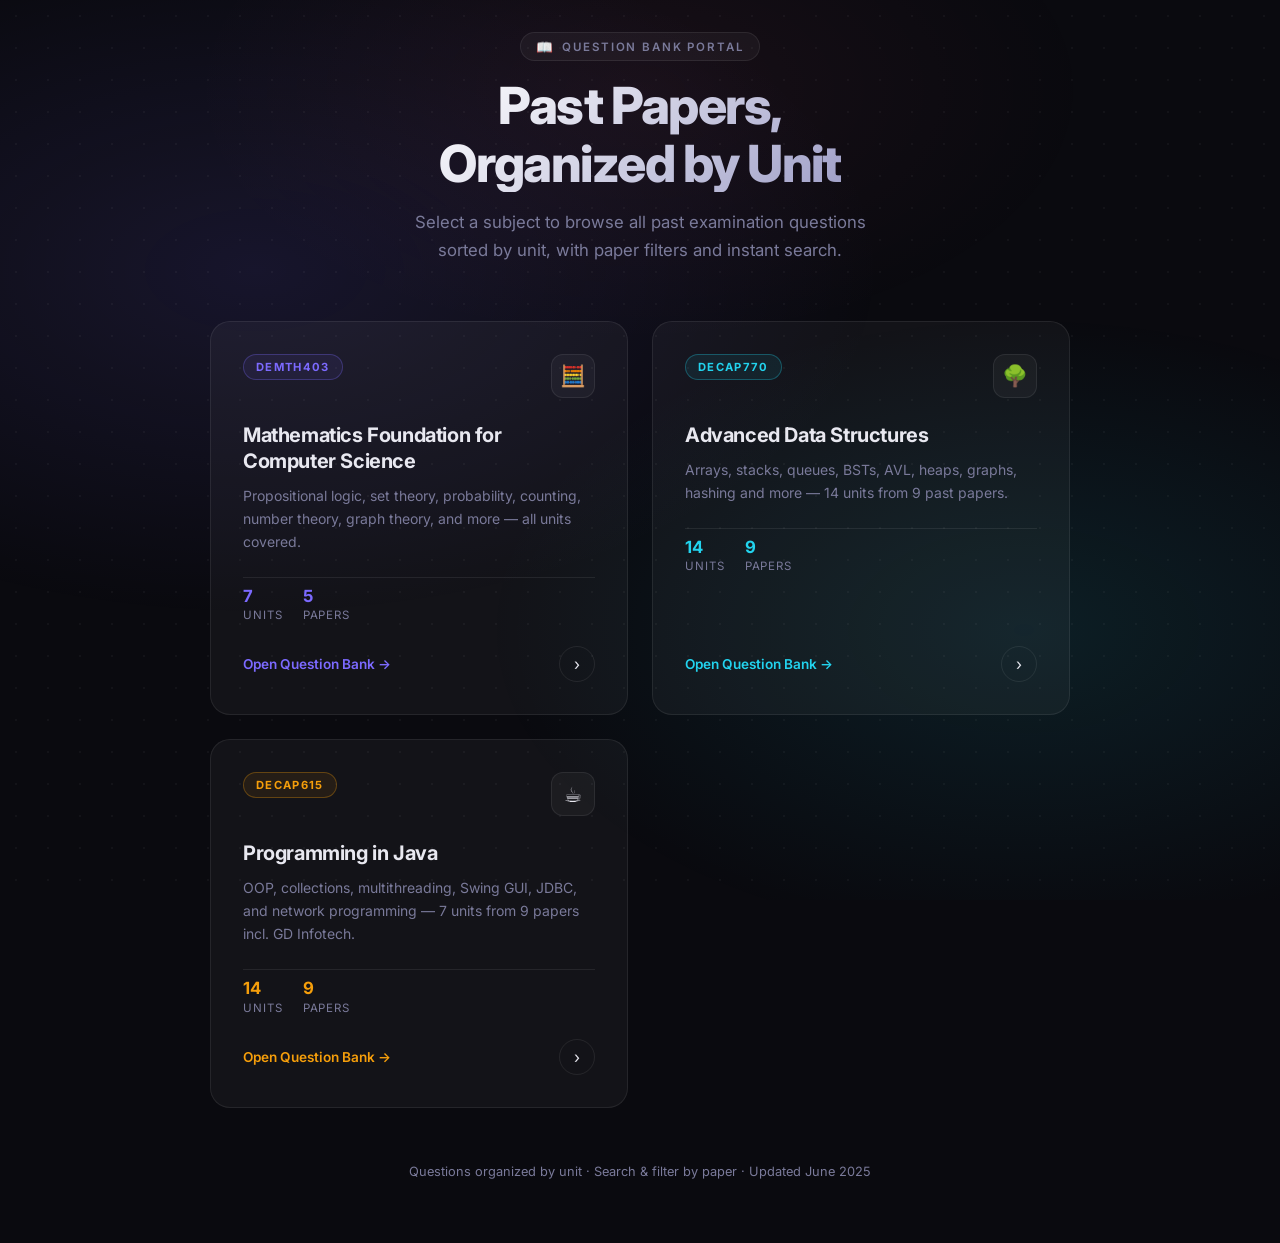
==== commit 857e48f6: "Add files via upload" ====
--- a/index.html
+++ b/index.html
@@ -3,2204 +3,469 @@
 <head>
   <meta charset="UTF-8" />
   <meta name="viewport" content="width=device-width, initial-scale=1.0" />
-  <title>DEMTH403 – Mathematical Foundation for Computer Science | Question Bank</title>
-  <meta name="description" content="Organized question bank for DEMTH403 Mathematical Foundation for Computer Science. All questions sorted by unit from multiple past papers." />
+  <title>Question Bank Portal</title>
+  <meta name="description" content="Access organized past-paper question banks for DEMTH403 and DECAP770 courses, sorted by unit." />
   <link rel="preconnect" href="https://fonts.googleapis.com" />
   <link rel="preconnect" href="https://fonts.gstatic.com" crossorigin />
-  <link href="https://fonts.googleapis.com/css2?family=Inter:wght@300;400;500;600;700&family=JetBrains+Mono:wght@400;500&display=swap" rel="stylesheet" />
-  <link rel="stylesheet" href="style.css" />
+  <link href="https://fonts.googleapis.com/css2?family=Inter:wght@300;400;500;600;700;800&display=swap" rel="stylesheet" />
+
+  <style>
+    *, *::before, *::after { box-sizing: border-box; margin: 0; padding: 0; }
+
+    :root {
+      --bg:         #0a0a0f;
+      --surface:    rgba(255,255,255,0.04);
+      --border:     rgba(255,255,255,0.08);
+      --border-h:   rgba(255,255,255,0.18);
+      --text:       #e8e8f0;
+      --muted:      #7a7a9a;
+      --accent1:    #7c6aff;   /* violet – Maths */
+      --accent2:    #22d3ee;   /* cyan   – Data Structures */
+      --accent3:    #f59e0b;   /* amber  – Java */
+      --glow1:      rgba(124,106,255,0.18);
+      --glow2:      rgba(34,211,238,0.18);
+      --glow3:      rgba(245,158,11,0.18);
+    }
+
+    html { scroll-behavior: smooth; }
+
+    body {
+      font-family: 'Inter', system-ui, sans-serif;
+      background: var(--bg);
+      color: var(--text);
+      min-height: 100vh;
+      display: flex;
+      flex-direction: column;
+      align-items: center;
+      justify-content: center;
+      padding: 2rem 1.5rem 4rem;
+      overflow-x: hidden;
+    }
+
+    /* ── Animated mesh background ── */
+    body::before {
+      content: '';
+      position: fixed;
+      inset: 0;
+      z-index: 0;
+      background:
+        radial-gradient(ellipse 70% 55% at 20% 30%, rgba(124,106,255,0.12) 0%, transparent 70%),
+        radial-gradient(ellipse 60% 50% at 80% 70%, rgba(34,211,238,0.10) 0%, transparent 70%),
+        radial-gradient(ellipse 50% 40% at 50% 10%, rgba(255,100,150,0.06) 0%, transparent 70%);
+      animation: meshDrift 14s ease-in-out infinite alternate;
+      pointer-events: none;
+    }
+
+    @keyframes meshDrift {
+      from { transform: translateY(0) scale(1); }
+      to   { transform: translateY(-24px) scale(1.04); }
+    }
+
+    /* ── Grid dots overlay ── */
+    body::after {
+      content: '';
+      position: fixed;
+      inset: 0;
+      z-index: 0;
+      background-image: radial-gradient(rgba(255,255,255,0.04) 1px, transparent 1px);
+      background-size: 32px 32px;
+      pointer-events: none;
+    }
+
+    /* ── Layout wrapper ── */
+    .portal {
+      position: relative;
+      z-index: 1;
+      width: 100%;
+      max-width: 860px;
+      display: flex;
+      flex-direction: column;
+      align-items: center;
+      gap: 3.5rem;
+    }
+
+    /* ── Hero heading ── */
+    .hero {
+      text-align: center;
+      display: flex;
+      flex-direction: column;
+      align-items: center;
+      gap: 1rem;
+    }
+
+    .hero-eyebrow {
+      display: inline-flex;
+      align-items: center;
+      gap: 0.5rem;
+      font-size: 0.72rem;
+      font-weight: 600;
+      letter-spacing: 0.16em;
+      text-transform: uppercase;
+      color: var(--muted);
+      border: 1px solid var(--border);
+      border-radius: 99px;
+      padding: 0.35rem 0.9rem;
+      background: var(--surface);
+    }
+
+    .hero-eyebrow span { font-size: 0.85rem; }
+
+    .hero h1 {
+      font-size: clamp(2rem, 5vw, 3.2rem);
+      font-weight: 800;
+      letter-spacing: -0.03em;
+      line-height: 1.12;
+      background: linear-gradient(135deg, #ffffff 0%, #a0a0c8 100%);
+      -webkit-background-clip: text;
+      -webkit-text-fill-color: transparent;
+      background-clip: text;
+    }
+
+    .hero p {
+      font-size: 1.05rem;
+      color: var(--muted);
+      max-width: 480px;
+      line-height: 1.7;
+    }
+
+    /* ── Cards grid ── */
+    .cards {
+      display: grid;
+      grid-template-columns: repeat(auto-fit, minmax(280px, 1fr));
+      gap: 1.5rem;
+      width: 100%;
+    }
+
+    /* ── Individual card ── */
+    .subject-card {
+      position: relative;
+      display: flex;
+      flex-direction: column;
+      gap: 1.5rem;
+      padding: 2rem;
+      background: var(--surface);
+      border: 1px solid var(--border);
+      border-radius: 20px;
+      text-decoration: none;
+      color: var(--text);
+      overflow: hidden;
+      cursor: pointer;
+      transition:
+        transform 0.35s cubic-bezier(0.22,0.68,0,1.2),
+        border-color 0.3s ease,
+        box-shadow 0.3s ease;
+    }
+
+    /* Glow blob inside each card */
+    .subject-card::before {
+      content: '';
+      position: absolute;
+      width: 260px;
+      height: 260px;
+      border-radius: 50%;
+      top: -80px;
+      right: -80px;
+      filter: blur(80px);
+      opacity: 0;
+      transition: opacity 0.4s ease;
+      pointer-events: none;
+    }
+
+    .subject-card.maths::before   { background: var(--glow1); }
+    .subject-card.ds::before      { background: var(--glow2); }
+    .subject-card.java::before    { background: var(--glow3); }
+
+    .subject-card:hover {
+      transform: translateY(-8px) scale(1.01);
+      border-color: var(--border-h);
+    }
+
+    .subject-card.maths:hover { box-shadow: 0 24px 60px rgba(124,106,255,0.2); }
+    .subject-card.ds:hover    { box-shadow: 0 24px 60px rgba(34,211,238,0.18); }
+    .subject-card.java:hover  { box-shadow: 0 24px 60px rgba(245,158,11,0.18); }
+
+    .subject-card:hover::before { opacity: 1; }
+
+    /* Top section: badge + icon */
+    .card-top {
+      display: flex;
+      align-items: flex-start;
+      justify-content: space-between;
+    }
+
+    .course-badge {
+      font-size: 0.7rem;
+      font-weight: 700;
+      letter-spacing: 0.12em;
+      text-transform: uppercase;
+      padding: 0.3rem 0.75rem;
+      border-radius: 99px;
+      border: 1px solid;
+    }
+
+    .maths .course-badge {
+      color: var(--accent1);
+      border-color: rgba(124,106,255,0.3);
+      background: rgba(124,106,255,0.08);
+    }
+
+    .ds .course-badge {
+      color: var(--accent2);
+      border-color: rgba(34,211,238,0.3);
+      background: rgba(34,211,238,0.08);
+    }
+
+    .java .course-badge {
+      color: var(--accent3);
+      border-color: rgba(245,158,11,0.3);
+      background: rgba(245,158,11,0.08);
+    }
+
+    .card-icon {
+      width: 44px;
+      height: 44px;
+      border-radius: 12px;
+      border: 1px solid var(--border);
+      background: var(--surface);
+      display: flex;
+      align-items: center;
+      justify-content: center;
+      font-size: 1.3rem;
+      flex-shrink: 0;
+    }
+
+    /* Body */
+    .card-body { display: flex; flex-direction: column; gap: 0.6rem; }
+
+    .card-title {
+      font-size: 1.25rem;
+      font-weight: 700;
+      letter-spacing: -0.02em;
+      line-height: 1.3;
+    }
+
+    .card-desc {
+      font-size: 0.875rem;
+      color: var(--muted);
+      line-height: 1.65;
+    }
+
+    /* Stats row */
+    .card-stats {
+      display: flex;
+      gap: 1.25rem;
+      padding-top: 0.5rem;
+      border-top: 1px solid var(--border);
+    }
+
+    .stat {
+      display: flex;
+      flex-direction: column;
+      gap: 0.15rem;
+    }
+
+    .stat-val {
+      font-size: 1.05rem;
+      font-weight: 700;
+    }
+
+    .maths .stat-val { color: var(--accent1); }
+    .ds    .stat-val { color: var(--accent2); }
+    .java  .stat-val { color: var(--accent3); }
+
+    .stat-key {
+      font-size: 0.72rem;
+      color: var(--muted);
+      text-transform: uppercase;
+      letter-spacing: 0.08em;
+    }
+
+    /* CTA row */
+    .card-cta {
+      display: flex;
+      align-items: center;
+      justify-content: space-between;
+      margin-top: auto;
+    }
+
+    .cta-label {
+      font-size: 0.85rem;
+      font-weight: 600;
+    }
+
+    .maths .cta-label { color: var(--accent1); }
+    .ds    .cta-label { color: var(--accent2); }
+    .java  .cta-label { color: var(--accent3); }
+
+    .cta-arrow {
+      width: 36px;
+      height: 36px;
+      border-radius: 50%;
+      border: 1px solid var(--border);
+      display: flex;
+      align-items: center;
+      justify-content: center;
+      font-size: 1rem;
+      transition: transform 0.3s ease, background 0.3s ease;
+      flex-shrink: 0;
+    }
+
+    .subject-card:hover .cta-arrow {
+      transform: translateX(4px);
+    }
+
+    .maths:hover .cta-arrow { background: rgba(124,106,255,0.12); }
+    .ds:hover    .cta-arrow { background: rgba(34,211,238,0.10); }
+    .java:hover  .cta-arrow { background: rgba(245,158,11,0.10); }
+
+    /* Thin colored top border that slides in on hover */
+    .card-accent-bar {
+      position: absolute;
+      top: 0; left: 0; right: 0;
+      height: 2px;
+      border-radius: 20px 20px 0 0;
+      transform: scaleX(0);
+      transform-origin: left;
+      transition: transform 0.4s cubic-bezier(0.22,0.68,0,1);
+    }
+
+    .maths .card-accent-bar { background: linear-gradient(90deg, var(--accent1), #b48eff); }
+    .ds    .card-accent-bar { background: linear-gradient(90deg, var(--accent2), #67e8f9); }
+    .java  .card-accent-bar { background: linear-gradient(90deg, var(--accent3), #fcd34d); }
+
+    .subject-card:hover .card-accent-bar { transform: scaleX(1); }
+
+    /* ── Footer note ── */
+    .portal-footer {
+      text-align: center;
+      font-size: 0.8rem;
+      color: var(--muted);
+      position: relative;
+      z-index: 1;
+    }
+
+    /* ── Responsive ── */
+    @media (max-width: 520px) {
+      .cards { grid-template-columns: 1fr; }
+      .hero h1 { font-size: 1.85rem; }
+    }
+  </style>
 </head>
 <body>
 
-  <!-- ===== HEADER ===== -->
-  <header class="site-header">
-    <div class="header-inner">
-      <div class="header-badge">DEMTH403</div>
-      <h1 class="site-title">Mathematical Foundation<br><span>for Computer Science</span></h1>
-      <p class="site-subtitle">Question Bank — Organized by Unit</p>
-      <div class="paper-legend">
-        <span class="legend-label">Papers:</span>
-        <span class="tag tag-p1">DEMTH403</span>
-        <span class="tag tag-p2">ADV STATS</span>
-        <span class="tag tag-p3">DEMTH403 (2)</span>
-        <span class="tag tag-p4">Sept 2025</span>
-        <span class="tag tag-p5">DEMTH403 (NEW)</span>
-        <span class="tag tag-p6">DEMTH403_1</span>
+  <div class="portal">
+
+    <!-- Hero -->
+    <div class="hero">
+      <div class="hero-eyebrow">
+        <span>📖</span>
+        Question Bank Portal
       </div>
+      <h1>Past Papers,<br>Organized by Unit</h1>
+      <p>Select a subject to browse all past examination questions sorted by unit, with paper filters and instant search.</p>
     </div>
-  </header>
-
-  <!-- ===== SIDEBAR + MAIN LAYOUT ===== -->
-  <div class="page-layout">
-
-    <!-- Sidebar TOC -->
-    <aside class="sidebar" id="sidebar">
-      <div class="sidebar-header">
-        <span class="sidebar-icon">📚</span>
-        <span>Units</span>
-      </div>
-      <nav class="unit-nav" id="unitNav">
-        <a href="#unit1" class="nav-item active" data-unit="1">
-          <span class="nav-num">01</span>
-          <span class="nav-text">Logic &amp; Proofs</span>
-        </a>
-        <a href="#unit2" class="nav-item" data-unit="2">
-          <span class="nav-num">02</span>
-          <span class="nav-text">Variables &amp; Quantifiers</span>
-        </a>
-        <a href="#unit3" class="nav-item" data-unit="3">
-          <span class="nav-num">03</span>
-          <span class="nav-text">Partially Ordered Sets</span>
-        </a>
-        <a href="#unit4" class="nav-item" data-unit="4">
-          <span class="nav-num">04</span>
-          <span class="nav-text">Boolean Algebra</span>
-        </a>
-        <a href="#unit5" class="nav-item" data-unit="5">
-          <span class="nav-num">05</span>
-          <span class="nav-text">Basic Counting</span>
-        </a>
-        <a href="#unit6" class="nav-item" data-unit="6">
-          <span class="nav-num">06</span>
-          <span class="nav-text">Graph Terminology I</span>
-        </a>
-        <a href="#unit7" class="nav-item" data-unit="7">
-          <span class="nav-num">07</span>
-          <span class="nav-text">Graph Terminology II</span>
-        </a>
-        <a href="#unit8" class="nav-item" data-unit="8">
-          <span class="nav-num">08</span>
-          <span class="nav-text">Connectivity</span>
-        </a>
-        <a href="#unit9" class="nav-item" data-unit="9">
-          <span class="nav-num">09</span>
-          <span class="nav-text">Euler &amp; Hamilton Paths</span>
-        </a>
-        <a href="#unit10" class="nav-item" data-unit="10">
-          <span class="nav-num">10</span>
-          <span class="nav-text">Shortest-Path Problems</span>
-        </a>
-        <a href="#unit11" class="nav-item" data-unit="11">
-          <span class="nav-num">11</span>
-          <span class="nav-text">Graph Coloring</span>
-        </a>
-        <a href="#unit12" class="nav-item" data-unit="12">
-          <span class="nav-num">12</span>
-          <span class="nav-text">Trees</span>
-        </a>
-        <a href="#unit13" class="nav-item" data-unit="13">
-          <span class="nav-num">13</span>
-          <span class="nav-text">Spanning Trees</span>
-        </a>
-        <a href="#unit14" class="nav-item" data-unit="14">
-          <span class="nav-num">14</span>
-          <span class="nav-text">Tree Traversal</span>
-        </a>
-      </nav>
-
-      <div class="sidebar-stats">
-        <div class="stat-item">
-          <span class="stat-num" id="totalQCount">0</span>
-          <span class="stat-label">Questions</span>
-        </div>
-        <div class="stat-item">
-          <span class="stat-num">6</span>
-          <span class="stat-label">Papers</span>
-        </div>
-        <div class="stat-item">
-          <span class="stat-num">14</span>
-          <span class="stat-label">Units</span>
-        </div>
-      </div>
-    </aside>
-
-    <!-- Main Content -->
-    <main class="main-content" id="mainContent">
-
-      <!-- Search Bar -->
-      <div class="search-wrap">
-        <div class="search-box">
-          <span class="search-icon">🔍</span>
-          <input type="text" id="searchInput" placeholder="Search questions…" autocomplete="off" />
-          <button class="search-clear" id="searchClear" title="Clear">✕</button>
-        </div>
-        <div class="filter-chips" id="filterChips">
-          <button class="chip active" data-filter="all">All Papers</button>
-          <button class="chip" data-filter="p1">DEMTH403</button>
-          <button class="chip" data-filter="p2">ADV STATS</button>
-          <button class="chip" data-filter="p3">DEMTH403 (2)</button>
-          <button class="chip" data-filter="p4">Sept 2025</button>
-          <button class="chip" data-filter="p5">DEMTH403 (NEW)</button>
-          <button class="chip" data-filter="p6">DEMTH403_1</button>
-        </div>
-      </div>
-
-      <div id="noResults" class="no-results hidden">
-        <span>🔎</span><br>No questions match your search.
-      </div>
-
-      <!-- ===================== UNIT 1 ===================== -->
-      <section class="unit-section" id="unit1">
-        <div class="unit-header">
-          <div class="unit-badge">Unit 1</div>
-          <h2 class="unit-title">The Foundations: Logic and Proofs</h2>
-          <span class="unit-count" id="count-unit1"></span>
-        </div>
-
-        <div class="questions-grid">
-
-          <div class="q-card" data-paper="p1 p3 p4 p5 p6">
-            <div class="q-meta">
-              <span class="q-num">Q1</span>
-              <div class="q-tags">
-                <span class="tag tag-p1">DEMTH403</span>
-              </div>
-            </div>
-            <div class="q-body">
-              <p>Q1(a) Find the negation of the proposition "Michael's PC runs linux".</p>
-            </div>
-          </div>
-
-          <div class="q-card" data-paper="p3">
-            <div class="q-meta">
-              <span class="q-num">Q2</span>
-              <div class="q-tags">
-                <span class="tag tag-p3">DEMTH403 (2)</span>
-              </div>
-            </div>
-            <div class="q-body">
-              <p>Q2 Show that (p → q) ∧ (q → r) → (p → r) is a tautology.</p>
-            </div>
-          </div>
-
-          <div class="q-card" data-paper="p2">
-            <div class="q-meta">
-              <span class="q-num">Q3</span>
-              <div class="q-tags">
-                <span class="tag tag-p2">ADV STATS</span>
-              </div>
-            </div>
-            <div class="q-body">
-              <p>Q6 Define Tautology, Contradiction and Contingency.</p>
-              <p>Show that (p→q) ∧ (q→r) → (p→r) is a tautology.</p>
-            </div>
-            <div class="q-repeat-note">⚠ Similar question appears in DEMTH403 (2) Q2</div>
-          </div>
-
-          <div class="q-card" data-paper="p1">
-            <div class="q-meta">
-              <span class="q-num">Q4</span>
-              <div class="q-tags">
-                <span class="tag tag-p1">DEMTH403</span>
-              </div>
-            </div>
-            <div class="q-body">
-              <p>Q4 Write in English the converse, contrapositive and negation of each statement.</p>
-              <ul>
-                <li>(a) If I had $1,000,000, I'd buy you a fur coat.</li>
-                <li>(b) If it is not raining and not windy, then I will go running or cycling.</li>
-                <li>(c) A day that's sunny and not too hot is a good day for walking on the waterfront.</li>
-                <li>(d) If 11 pigeons live in 10 birdhouses, then there are two pigeons that live in the same birdhouse.</li>
-                <li>(e) If every domino covers a black square and a white square, then the number of black squares equals the number of white squares.</li>
-              </ul>
-            </div>
-          </div>
-
-          <div class="q-card" data-paper="p4">
-            <div class="q-meta">
-              <span class="q-num">Q5</span>
-              <div class="q-tags">
-                <span class="tag tag-p4">Sept 2025</span>
-              </div>
-            </div>
-            <div class="q-body">
-              <p>Q6 Write in English the converse, contrapositive and negation of each statement.</p>
-              <ul>
-                <li>(a) If I had $1,00,00,000, I'd buy you a fur coat.</li>
-                <li>(b) If it is not raining and not windy, then I will go running or cycling.</li>
-                <li>(c) A day that's sunny and not too windy is a good day for walking on the waterfront.</li>
-                <li>(d) If 11 pigeons live in 10 birdhouses, then there are two pigeons that live in the same birdhouse.</li>
-                <li>(e) If every domino covers a black square and a white square, then the number of black squares equals the number of white squares.</li>
-              </ul>
-            </div>
-            <div class="q-repeat-note">⚠ Similar question appears in DEMTH403 Q4</div>
-          </div>
-
-          <div class="q-card" data-paper="p4">
-            <div class="q-meta">
-              <span class="q-num">Q6</span>
-              <div class="q-tags">
-                <span class="tag tag-p4">Sept 2025</span>
-              </div>
-            </div>
-            <div class="q-body">
-              <p>Q1(a) Write the truth table of p ∨ q.</p>
-            </div>
-          </div>
-
-          <div class="q-card" data-paper="p4">
-            <div class="q-meta">
-              <span class="q-num">Q7</span>
-              <div class="q-tags">
-                <span class="tag tag-p4">Sept 2025</span>
-              </div>
-            </div>
-            <div class="q-body">
-              <p>Q1(b) Write the converse and contrapositive of the conditional statement q → p ?</p>
-            </div>
-          </div>
-
-          <div class="q-card" data-paper="p4">
-            <div class="q-meta">
-              <span class="q-num">Q8</span>
-              <div class="q-tags">
-                <span class="tag tag-p4">Sept 2025</span>
-              </div>
-            </div>
-            <div class="q-body">
-              <p>Q2 Find the dual of each of these compound propositions.</p>
-              <ul>
-                <li>(a) p ∨ ¬q</li>
-                <li>(b) p ∧ (q ∨ (r ∧ T))</li>
-              </ul>
-            </div>
-          </div>
-
-          <div class="q-card" data-paper="p2">
-            <div class="q-meta">
-              <span class="q-num">Q9</span>
-              <div class="q-tags">
-                <span class="tag tag-p2">ADV STATS</span>
-              </div>
-            </div>
-            <div class="q-body">
-              <p>Q1(a) Which of the following statements is/are equivalent to the conditional statement q → p?</p>
-              <ul>
-                <li>(a) p is necessary for q</li>
-                <li>(b) q is necessary for p</li>
-                <li>(c) q is sufficient for p</li>
-                <li>(d) p is sufficient for q.</li>
-              </ul>
-            </div>
-          </div>
-
-          <div class="q-card" data-paper="p5">
-            <div class="q-meta">
-              <span class="q-num">Q10</span>
-              <div class="q-tags">
-                <span class="tag tag-p5">DEMTH403 (NEW)</span>
-              </div>
-            </div>
-            <div class="q-body">
-              <p>Q9 Write the contrapositive and inverse of the statement.</p>
-              <p>"You cannot ride the roller coaster if you are under 4 feet tall unless you are older than 16 years old."</p>
-            </div>
-          </div>
-
-          <div class="q-card" data-paper="p5">
-            <div class="q-meta">
-              <span class="q-num">Q11</span>
-              <div class="q-tags">
-                <span class="tag tag-p5">DEMTH403 (NEW)</span>
-              </div>
-            </div>
-            <div class="q-body">
-              <p>Q11 a) Construct the truth table for:</p>
-              <p class="mono">[(p ∨ ¬q) ↔ (p ⊕ q)]</p>
-              <p class="note">[Expression interpreted from image; verify from original figure if required]</p>
-            </div>
-          </div>
-
-          <div class="q-card" data-paper="p6">
-            <div class="q-meta">
-              <span class="q-num">Q12</span>
-              <div class="q-tags">
-                <span class="tag tag-p6">DEMTH403_1</span>
-              </div>
-            </div>
-            <div class="q-body">
-              <p>Q1 Show that p → q and ¬p ∨ q are logically equivalent.</p>
-              <p>Show that ¬(p ∧ q) and ¬p ∨ ¬q are logically equivalent.</p>
-            </div>
-          </div>
-
-          <div class="q-card" data-paper="p6">
-            <div class="q-meta">
-              <span class="q-num">Q13</span>
-              <div class="q-tags">
-                <span class="tag tag-p6">DEMTH403_1</span>
-              </div>
-            </div>
-            <div class="q-body">
-              <p>Q11 Construct the truth table for : (p→q) ∧ (¬p→r).</p>
-            </div>
-          </div>
-
-          <div class="q-card" data-paper="p6">
-            <div class="q-meta">
-              <span class="q-num">Q14</span>
-              <div class="q-tags">
-                <span class="tag tag-p6">DEMTH403_1</span>
-              </div>
-            </div>
-            <div class="q-body">
-              <p>Q20 Construct the truth table for : (p→q) ∧ (¬p→r).</p>
-            </div>
-            <div class="q-repeat-note">⚠ Repeated — same as Q11 in DEMTH403_1</div>
-          </div>
-
-          <div class="q-card" data-paper="p3 p5">
-            <div class="q-meta">
-              <span class="q-num">Q15</span>
-              <div class="q-tags">
-                <span class="tag tag-p3">DEMTH403 (2)</span>
-              </div>
-            </div>
-            <div class="q-body">
-              <p>Q5 Define Vacuous Proof, Trivial Proof and Proof by contradiction by giving example for each.</p>
-            </div>
-          </div>
-
-          <div class="q-card" data-paper="p5">
-            <div class="q-meta">
-              <span class="q-num">Q16</span>
-              <div class="q-tags">
-                <span class="tag tag-p5">DEMTH403 (NEW)</span>
-              </div>
-            </div>
-            <div class="q-body">
-              <p>Q11 b) Define trivial proof and vacuous by giving example.</p>
-            </div>
-            <div class="q-repeat-note">⚠ Similar to DEMTH403 (2) Q5 and DEMTH403_1 Q4</div>
-          </div>
-
-          <div class="q-card" data-paper="p6">
-            <div class="q-meta">
-              <span class="q-num">Q17</span>
-              <div class="q-tags">
-                <span class="tag tag-p6">DEMTH403_1</span>
-              </div>
-            </div>
-            <div class="q-body">
-              <p>Q4 Define Vacuous Proof, Trivial Proof and Proof by contradiction by giving example for each.</p>
-            </div>
-            <div class="q-repeat-note">⚠ Similar to DEMTH403 (2) Q5</div>
-          </div>
-
-          <div class="q-card" data-paper="p2 p6">
-            <div class="q-meta">
-              <span class="q-num">Q18</span>
-              <div class="q-tags">
-                <span class="tag tag-p2">ADV STATS</span>
-                <span class="tag tag-p6">DEMTH403_1</span>
-              </div>
-            </div>
-            <div class="q-body">
-              <p>Q9 Prove that these four statements about the integer 'n' are equivalent:</p>
-              <ul>
-                <li>(i) n² is odd,</li>
-                <li>(ii) 1 − n is even,</li>
-                <li>(iii) n³ is odd,</li>
-                <li>(iv) n² + 1 is even.</li>
-              </ul>
-            </div>
-          </div>
-
-          <div class="q-card" data-paper="p6">
-            <div class="q-meta">
-              <span class="q-num">Q19</span>
-              <div class="q-tags">
-                <span class="tag tag-p6">DEMTH403_1</span>
-              </div>
-            </div>
-            <div class="q-body">
-              <p>Q17 Prove that these four statements about the integer 'n' are equivalent:</p>
-              <ul>
-                <li>(a) n² is odd</li>
-                <li>(b) 1 − n is even</li>
-                <li>(c) n³ is odd</li>
-                <li>(d) n² + 1 is even</li>
-              </ul>
-            </div>
-            <div class="q-repeat-note">⚠ Same as ADV STATS Q9 and DEMTH403_1 Q17 (internal duplicate)</div>
-          </div>
-
-          <div class="q-card" data-paper="p1">
-            <div class="q-meta">
-              <span class="q-num">Q20</span>
-              <div class="q-tags">
-                <span class="tag tag-p1">DEMTH403</span>
-              </div>
-            </div>
-            <div class="q-body">
-              <p>Q1(d) State fundamental principal of counting.</p>
-            </div>
-          </div>
-
-        </div><!-- /questions-grid -->
-      </section>
-
-      <!-- ===================== UNIT 2 ===================== -->
-      <section class="unit-section" id="unit2">
-        <div class="unit-header">
-          <div class="unit-badge">Unit 2</div>
-          <h2 class="unit-title">Variables and Quantifiers</h2>
-          <span class="unit-count" id="count-unit2"></span>
-        </div>
-        <div class="questions-grid">
-
-          <div class="q-card" data-paper="p2">
-            <div class="q-meta">
-              <span class="q-num">Q1</span>
-              <div class="q-tags">
-                <span class="tag tag-p2">ADV STATS</span>
-              </div>
-            </div>
-            <div class="q-body">
-              <p>Q1(b) Let Q(x) be the statement x > 4. What is the truth value of the quantification ∀xQ(x), where the domain consists of all real numbers greater than 4.</p>
-            </div>
-          </div>
-
-          <div class="q-card" data-paper="p3">
-            <div class="q-meta">
-              <span class="q-num">Q2</span>
-              <div class="q-tags">
-                <span class="tag tag-p3">DEMTH403 (2)</span>
-              </div>
-            </div>
-            <div class="q-body">
-              <p>Q1(a) Let Q(x, y, z) denote the statement "x - z = y - 3". What are the truth values of the propositions Q(1, 4, 0) and Q(0, 3, 0)?</p>
-            </div>
-          </div>
-
-          <div class="q-card" data-paper="p3">
-            <div class="q-meta">
-              <span class="q-num">Q3</span>
-              <div class="q-tags">
-                <span class="tag tag-p3">DEMTH403 (2)</span>
-              </div>
-            </div>
-            <div class="q-body">
-              <p>Q1(b) Let Q(x) be the statement x > 4. What is the truth value of the quantification ∀(xQ(x)), where the domain consists of all real numbers greater than 4.</p>
-            </div>
-            <div class="q-repeat-note">⚠ Similar to ADV STATS Q1(b)</div>
-          </div>
-
-          <div class="q-card" data-paper="p6">
-            <div class="q-meta">
-              <span class="q-num">Q4</span>
-              <div class="q-tags">
-                <span class="tag tag-p6">DEMTH403_1</span>
-              </div>
-            </div>
-            <div class="q-body">
-              <p>Q26 Let P(x), Q(x), and R(x), be the statement "x is a professor," "x is ignorant," and "x is vain", respectively. Express each of these statements using quantifiers, logical connectives, and P(x), Q(x), and R(x), where the domain consists of all people.</p>
-              <ul>
-                <li>(a) No professors are ignorant.</li>
-                <li>(b) All ignorant people are vain.</li>
-                <li>(c) No professors are vain.</li>
-              </ul>
-            </div>
-          </div>
-
-          <div class="q-card" data-paper="p6">
-            <div class="q-meta">
-              <span class="q-num">Q5</span>
-              <div class="q-tags">
-                <span class="tag tag-p6">DEMTH403_1</span>
-              </div>
-            </div>
-            <div class="q-body">
-              <p>Q19 Define the following by giving an example for each:</p>
-              <ul>
-                <li>(a) Function</li>
-                <li>(b) One-one Function</li>
-                <li>(c) Onto Function</li>
-                <li>(d) Bijective Function</li>
-              </ul>
-            </div>
-          </div>
-
-          <div class="q-card" data-paper="p2">
-            <div class="q-meta">
-              <span class="q-num">Q6</span>
-              <div class="q-tags">
-                <span class="tag tag-p2">ADV STATS</span>
-              </div>
-            </div>
-            <div class="q-body">
-              <p>Q2 Give an example of a function from N to N that is</p>
-              <ul>
-                <li>a) one-to-one but not onto.</li>
-                <li>b) onto but not one-to-one.</li>
-                <li>c) both onto and one-to-one (but different from the identity function).</li>
-                <li>d) neither one-to-one nor onto.</li>
-              </ul>
-            </div>
-          </div>
-
-          <div class="q-card" data-paper="p6">
-            <div class="q-meta">
-              <span class="q-num">Q7</span>
-              <div class="q-tags">
-                <span class="tag tag-p6">DEMTH403_1</span>
-              </div>
-            </div>
-            <div class="q-body">
-              <p>Q21 Give an example of a function from N to N that is</p>
-              <ul>
-                <li>(a) one-to-one but not onto.</li>
-                <li>(b) onto but not one-to-one.</li>
-                <li>(c) both onto and one-to-one (but different from the identity function)</li>
-                <li>(d) neither one-to-one nor onto.</li>
-              </ul>
-            </div>
-            <div class="q-repeat-note">⚠ Same as ADV STATS Q2</div>
-          </div>
-
-          <div class="q-card" data-paper="p2">
-            <div class="q-meta">
-              <span class="q-num">Q8</span>
-              <div class="q-tags">
-                <span class="tag tag-p2">ADV STATS</span>
-              </div>
-            </div>
-            <div class="q-body">
-              <p>Q1(f) How many one-to-one functions are there from a set with 'm' elements to one with 'n' elements?</p>
-            </div>
-          </div>
-
-        </div>
-      </section>
-
-      <!-- ===================== UNIT 3 ===================== -->
-      <section class="unit-section" id="unit3">
-        <div class="unit-header">
-          <div class="unit-badge">Unit 3</div>
-          <h2 class="unit-title">Partially Ordered Sets</h2>
-          <span class="unit-count" id="count-unit3"></span>
-        </div>
-        <div class="questions-grid">
-
-          <div class="q-card" data-paper="p1">
-            <div class="q-meta">
-              <span class="q-num">Q1</span>
-              <div class="q-tags">
-                <span class="tag tag-p1">DEMTH403</span>
-              </div>
-            </div>
-            <div class="q-body">
-              <p>Q10 Answer these questions for the partial order represented by this Hasse diagram.</p>
-              <p class="note">[Figure present on Page 2 of DEMTH403 MATHEMATICAL FOUNDATION FOR COMPUTER SCIENCE]</p>
-              <ul>
-                <li>a) Find the maximal elements.</li>
-                <li>b) Find the minimal elements.</li>
-                <li>c) Is there a greatest element?</li>
-                <li>d) Is there a least element?</li>
-                <li>e) Find all upper bounds of {a,b,c}.</li>
-                <li>f) Find the least upper bound of {a,b,c}, if it exists.</li>
-                <li>g) Find all lower bounds of {f,g,h}.</li>
-                <li>h) Find the greatest lower bound of {f,g,h}, if it exists.</li>
-              </ul>
-            </div>
-          </div>
-
-          <div class="q-card" data-paper="p2 p3">
-            <div class="q-meta">
-              <span class="q-num">Q2</span>
-              <div class="q-tags">
-                <span class="tag tag-p2">ADV STATS</span>
-                <span class="tag tag-p3">DEMTH403 (2)</span>
-              </div>
-            </div>
-            <div class="q-body">
-              <p>Q5 Define POSET. Give three different examples of POSET.</p>
-            </div>
-            <div class="q-repeat-note">⚠ Same question appears in ADV STATS Q5 and DEMTH403 (2) Q9</div>
-          </div>
-
-          <div class="q-card" data-paper="p4">
-            <div class="q-meta">
-              <span class="q-num">Q3</span>
-              <div class="q-tags">
-                <span class="tag tag-p4">Sept 2025</span>
-              </div>
-            </div>
-            <div class="q-body">
-              <p>Q8 Define Partially ordered set. Show that the set of subsets of a finite set S is a partially ordered set.</p>
-            </div>
-          </div>
-
-          <div class="q-card" data-paper="p5">
-            <div class="q-meta">
-              <span class="q-num">Q4</span>
-              <div class="q-tags">
-                <span class="tag tag-p5">DEMTH403 (NEW)</span>
-              </div>
-            </div>
-            <div class="q-body">
-              <p>Q4 Define lattice. Check whether the following POSET's</p>
-              <p class="mono">({1,2,3,4,5}, /) and ({1,2,4,8,16}, /) are lattices.</p>
-            </div>
-          </div>
-
-          <div class="q-card" data-paper="p5">
-            <div class="q-meta">
-              <span class="q-num">Q5</span>
-              <div class="q-tags">
-                <span class="tag tag-p5">DEMTH403 (NEW)</span>
-              </div>
-            </div>
-            <div class="q-body">
-              <p>Q17 Find the maximal, minimal, greatest and least elements of the POSET by drawing Hasse diagram,</p>
-              <p class="mono">({3,5,9,15,24,45}, /).</p>
-            </div>
-          </div>
-
-          <div class="q-card" data-paper="p6">
-            <div class="q-meta">
-              <span class="q-num">Q6</span>
-              <div class="q-tags">
-                <span class="tag tag-p6">DEMTH403_1</span>
-              </div>
-            </div>
-            <div class="q-body">
-              <p>Q14 Answer these questions for the poset: ({2,4,6,9,12,18,27,36,48,60,72}, |).</p>
-              <ul>
-                <li>(a) Find the maximal elements.</li>
-                <li>(b) Is there a greatest element?</li>
-                <li>(c) Is there a least element?</li>
-                <li>(d) Find all upper bounds of {2,9}.</li>
-                <li>(e) Find the least upper bound of {2,9}, if it exists.</li>
-                <li>(f) Find all lower bounds of {60,72}.</li>
-                <li>(g) Find the greatest lower bound of {60,72}, if it exists.</li>
-              </ul>
-            </div>
-          </div>
-
-          <div class="q-card" data-paper="p2">
-            <div class="q-meta">
-              <span class="q-num">Q7</span>
-              <div class="q-tags">
-                <span class="tag tag-p2">ADV STATS</span>
-              </div>
-            </div>
-            <div class="q-body">
-              <p>Q1(c) Consider the following relations on {1, 2, 3, 4}</p>
-              <p class="mono">R₁ = {(1,1), (1,2), (2,1), (2,2)}</p>
-              <p class="mono">R₂ = {(1,1), (1,2), (1,3), (1,4), (2,2), (2,3), (2,4), (3,3), (3,4), (4,4)}</p>
-              <p>Which of the given relations is Anti-symmetric?</p>
-            </div>
-          </div>
-
-          <div class="q-card" data-paper="p3">
-            <div class="q-meta">
-              <span class="q-num">Q8</span>
-              <div class="q-tags">
-                <span class="tag tag-p3">DEMTH403 (2)</span>
-              </div>
-            </div>
-            <div class="q-body">
-              <p>Q1(c) Consider the following relations on {1, 2, 3, 4}:</p>
-              <p class="mono">R₁ = {(1, 1), (1, 2), (2, 1), (2, 2), (3, 4), (4, 1), (4, 4)}.</p>
-              <p class="mono">R₂ = {(1, 1), (1, 2), (2, 1)}.</p>
-              <p>Classify the given relations as Reflexive and Transitive.</p>
-            </div>
-          </div>
-
-          <div class="q-card" data-paper="p4">
-            <div class="q-meta">
-              <span class="q-num">Q9</span>
-              <div class="q-tags">
-                <span class="tag tag-p4">Sept 2025</span>
-              </div>
-            </div>
-            <div class="q-body">
-              <p>Q1(f) Consider the following relations on {1, 2, 3, 4}:</p>
-              <p class="mono">R₁ = {(1, 1), (1, 2), (2, 1), (2, 2), (3, 4), (4, 1), (4, 4)}.</p>
-              <p class="mono">R₂ = {(1, 1), (1, 2), (1, 3), (1, 4), (2, 2), (2, 3), (2, 4), (3, 3), (3, 4), (4, 4)}.</p>
-              <p>Which of the given relations is Anti-symmetric.</p>
-            </div>
-          </div>
-
-          <div class="q-card" data-paper="p6">
-            <div class="q-meta">
-              <span class="q-num">Q10</span>
-              <div class="q-tags">
-                <span class="tag tag-p6">DEMTH403_1</span>
-              </div>
-            </div>
-            <div class="q-body">
-              <p>Q7 Consider the following relations on the set of integers:</p>
-              <ul>
-                <li>(a) R1 = {(a,b) | a ≥ b}</li>
-                <li>(b) R2 = {(a,b) | a = b − 2}</li>
-                <li>(c) R1 = {(a,b) | |a − b| &lt; 2}</li>
-              </ul>
-              <p>Classify these as Reflexive, Transitive and Symmetric by giving proper reasons.</p>
-            </div>
-          </div>
-
-          <div class="q-card" data-paper="p6">
-            <div class="q-meta">
-              <span class="q-num">Q11</span>
-              <div class="q-tags">
-                <span class="tag tag-p6">DEMTH403_1</span>
-              </div>
-            </div>
-            <div class="q-body">
-              <p>Q28 Consider the following relations on the set of integers:</p>
-              <ul>
-                <li>(a) R1 = {(a,b) | a ≥ b}</li>
-                <li>(b) R2 = {(a,b) | a = b − 2}</li>
-                <li>(c) R1 = {(a,b) | |a − b| &lt; [Unreadable symbol]}</li>
-              </ul>
-              <p>Classify these as Reflexive, Transitive and Symmetric by giving proper reasons.</p>
-            </div>
-            <div class="q-repeat-note">⚠ Same as DEMTH403_1 Q7 (internal duplicate; third relation has unreadable symbol)</div>
-          </div>
-
-        </div>
-      </section>
-
-      <!-- ===================== UNIT 4 ===================== -->
-      <section class="unit-section" id="unit4">
-        <div class="unit-header">
-          <div class="unit-badge">Unit 4</div>
-          <h2 class="unit-title">Boolean Algebra</h2>
-          <span class="unit-count" id="count-unit4"></span>
-        </div>
-        <div class="questions-grid">
-
-          <div class="q-card" data-paper="p1">
-            <div class="q-meta">
-              <span class="q-num">Q1</span>
-              <div class="q-tags">
-                <span class="tag tag-p1">DEMTH403</span>
-              </div>
-            </div>
-            <div class="q-body">
-              <p>Q1(c) Show that a.0 = 0, where a, 0, are elements of Boolean algebra.</p>
-            </div>
-          </div>
-
-          <div class="q-card" data-paper="p1">
-            <div class="q-meta">
-              <span class="q-num">Q2</span>
-              <div class="q-tags">
-                <span class="tag tag-p1">DEMTH403</span>
-              </div>
-            </div>
-            <div class="q-body">
-              <p>Q2 Use a table to express the values of each of these Boolean functions.</p>
-              <ul>
-                <li>a) F(x,y,z) = [Boolean expression present in paper, verify from figure due to blur]</li>
-                <li>b) F(x,y,z) = [Boolean expression present in paper, verify from figure due to blur]</li>
-              </ul>
-            </div>
-          </div>
-
-          <div class="q-card" data-paper="p2">
-            <div class="q-meta">
-              <span class="q-num">Q3</span>
-              <div class="q-tags">
-                <span class="tag tag-p2">ADV STATS</span>
-              </div>
-            </div>
-            <div class="q-body">
-              <p>Q1(d) Find the dual of the Boolean expression x+y.</p>
-            </div>
-          </div>
-
-          <div class="q-card" data-paper="p4">
-            <div class="q-meta">
-              <span class="q-num">Q4</span>
-              <div class="q-tags">
-                <span class="tag tag-p4">Sept 2025</span>
-              </div>
-            </div>
-            <div class="q-body">
-              <p>Q1(i) Find the dual of the Boolean expression: x+y.</p>
-            </div>
-            <div class="q-repeat-note">⚠ Same as ADV STATS Q1(d)</div>
-          </div>
-
-          <div class="q-card" data-paper="p4">
-            <div class="q-meta">
-              <span class="q-num">Q5</span>
-              <div class="q-tags">
-                <span class="tag tag-p4">Sept 2025</span>
-              </div>
-            </div>
-            <div class="q-body">
-              <p>Q1(c) State duality principal.</p>
-            </div>
-          </div>
-
-          <div class="q-card" data-paper="p2">
-            <div class="q-meta">
-              <span class="q-num">Q6</span>
-              <div class="q-tags">
-                <span class="tag tag-p2">ADV STATS</span>
-              </div>
-            </div>
-            <div class="q-body">
-              <p>Q3 Find the duals of the Boolean expressions:</p>
-              <ul>
-                <li>(i) xyz + x̄ȳz̄</li>
-                <li>(ii) x̄y</li>
-              </ul>
-              <p class="note">Note: The exact overline placement in the scanned expression is slightly unclear. Verify from the original paper before solving.</p>
-            </div>
-          </div>
-
-          <div class="q-card" data-paper="p3">
-            <div class="q-meta">
-              <span class="q-num">Q7</span>
-              <div class="q-tags">
-                <span class="tag tag-p3">DEMTH403 (2)</span>
-              </div>
-            </div>
-            <div class="q-body">
-              <p>Q4 Find the duals of the Boolean expressions:</p>
-              <ul>
-                <li>(i) xyz + x̅y̅z̅</li>
-                <li>(ii) x̅y̅</li>
-              </ul>
-            </div>
-            <div class="q-repeat-note">⚠ Similar to ADV STATS Q3</div>
-          </div>
-
-          <div class="q-card" data-paper="p3">
-            <div class="q-meta">
-              <span class="q-num">Q8</span>
-              <div class="q-tags">
-                <span class="tag tag-p3">DEMTH403 (2)</span>
-              </div>
-            </div>
-            <div class="q-body">
-              <p>Q1(d) Show that (1.1) + (0̅.1̅ + 0) = 1.</p>
-            </div>
-          </div>
-
-          <div class="q-card" data-paper="p4">
-            <div class="q-meta">
-              <span class="q-num">Q9</span>
-              <div class="q-tags">
-                <span class="tag tag-p4">Sept 2025</span>
-              </div>
-            </div>
-            <div class="q-body">
-              <p>Q11 Use a table to express the values of each of these Boolean functions.</p>
-              <ul>
-                <li>a) F(x, y, z) = y̅(xz + x̅z̅)</li>
-                <li>b) F(x, y, z) = xy̅z + (xyz)̅</li>
-              </ul>
-            </div>
-          </div>
-
-          <div class="q-card" data-paper="p6">
-            <div class="q-meta">
-              <span class="q-num">Q10</span>
-              <div class="q-tags">
-                <span class="tag tag-p6">DEMTH403_1</span>
-              </div>
-            </div>
-            <div class="q-body">
-              <p>Q8 Use a table to express the values of the Boolean function: F(x, y, z) = y̅(xz + x̅z̅)</p>
-              <p class="note">Note: The paper contains duplicate numbering "Q8". Preserved exactly as provided.</p>
-            </div>
-          </div>
-
-          <div class="q-card" data-paper="p6">
-            <div class="q-meta">
-              <span class="q-num">Q11</span>
-              <div class="q-tags">
-                <span class="tag tag-p6">DEMTH403_1</span>
-              </div>
-            </div>
-            <div class="q-body">
-              <p>Q15 Use a table to express the values of the Boolean Functions: F(x,y,z) = y̅(xz + x̅z̅)</p>
-            </div>
-            <div class="q-repeat-note">⚠ Repeated — same as DEMTH403_1 Q8 (second Q8)</div>
-          </div>
-
-          <div class="q-card" data-paper="p6">
-            <div class="q-meta">
-              <span class="q-num">Q12</span>
-              <div class="q-tags">
-                <span class="tag tag-p6">DEMTH403_1</span>
-              </div>
-            </div>
-            <div class="q-body">
-              <p>Q27 Use a table to express the values of the Boolean function: F(x,y,z) = y̅(xz + x̅z̅)</p>
-            </div>
-            <div class="q-repeat-note">⚠ Repeated three times in DEMTH403_1 (Q8, Q15, Q27)</div>
-          </div>
-
-          <div class="q-card" data-paper="p5">
-            <div class="q-meta">
-              <span class="q-num">Q13</span>
-              <div class="q-tags">
-                <span class="tag tag-p5">DEMTH403 (NEW)</span>
-              </div>
-            </div>
-            <div class="q-body">
-              <p>Q6 Prove or disprove these equalities.</p>
-              <ul>
-                <li>a) x ⊕ (y ⊕ z) = (x ⊕ y) ⊕ z</li>
-                <li>b) x + (y ⊕ z) = (x + y) ⊕ (x + z)</li>
-                <li>c) x ⊕ (y + z) = (x ⊕ y) + (x ⊕ z)</li>
-              </ul>
-            </div>
-          </div>
-
-          <div class="q-card" data-paper="p5">
-            <div class="q-meta">
-              <span class="q-num">Q14</span>
-              <div class="q-tags">
-                <span class="tag tag-p5">DEMTH403 (NEW)</span>
-              </div>
-            </div>
-            <div class="q-body">
-              <p>Q19 Define Boolean algebra. Show that every element in a Boolean algebra have unique inverse.</p>
-            </div>
-          </div>
-
-        </div>
-      </section>
-
-      <!-- ===================== UNIT 5 ===================== -->
-      <section class="unit-section" id="unit5">
-        <div class="unit-header">
-          <div class="unit-badge">Unit 5</div>
-          <h2 class="unit-title">Introduction, Basic Counting Principles</h2>
-          <span class="unit-count" id="count-unit5"></span>
-        </div>
-        <div class="questions-grid">
-
-          <div class="q-card" data-paper="p1">
-            <div class="q-meta">
-              <span class="q-num">Q1</span>
-              <div class="q-tags">
-                <span class="tag tag-p1">DEMTH403</span>
-              </div>
-            </div>
-            <div class="q-body">
-              <p>Q1(b) Find the no. of permutation of the word "MATHEMATICS".</p>
-            </div>
-          </div>
-
-          <div class="q-card" data-paper="p2">
-            <div class="q-meta">
-              <span class="q-num">Q2</span>
-              <div class="q-tags">
-                <span class="tag tag-p2">ADV STATS</span>
-              </div>
-            </div>
-            <div class="q-body">
-              <p>Q1(e) Define Pigeonhole Principle by giving an example.</p>
-            </div>
-          </div>
-
-          <div class="q-card" data-paper="p3">
-            <div class="q-meta">
-              <span class="q-num">Q3</span>
-              <div class="q-tags">
-                <span class="tag tag-p3">DEMTH403 (2)</span>
-              </div>
-            </div>
-            <div class="q-body">
-              <p>Q1(f) Define Pigeonhole Principle by giving an example.</p>
-            </div>
-            <div class="q-repeat-note">⚠ Same as ADV STATS Q1(e)</div>
-          </div>
-
-          <div class="q-card" data-paper="p4">
-            <div class="q-meta">
-              <span class="q-num">Q4</span>
-              <div class="q-tags">
-                <span class="tag tag-p4">Sept 2025</span>
-              </div>
-            </div>
-            <div class="q-body">
-              <p>Q1(d) State pigeon hole principal.</p>
-            </div>
-            <div class="q-repeat-note">⚠ Similar to ADV STATS Q1(e) and DEMTH403 (2) Q1(f)</div>
-          </div>
-
-          <div class="q-card" data-paper="p3">
-            <div class="q-meta">
-              <span class="q-num">Q5</span>
-              <div class="q-tags">
-                <span class="tag tag-p3">DEMTH403 (2)</span>
-              </div>
-            </div>
-            <div class="q-body">
-              <p>Q1(e) How many bit strings of length 10 contain</p>
-              <ul>
-                <li>(a) exactly four 1s?</li>
-                <li>(b) at least four 1s?</li>
-              </ul>
-            </div>
-          </div>
-
-          <div class="q-card" data-paper="p1">
-            <div class="q-meta">
-              <span class="q-num">Q6</span>
-              <div class="q-tags">
-                <span class="tag tag-p1">DEMTH403</span>
-              </div>
-            </div>
-            <div class="q-body">
-              <p>Q9 How many permutations of the letters ABCDEFG contain</p>
-              <ul>
-                <li>a) the strings BA and GF?</li>
-                <li>b) the strings ABC and CDE?</li>
-              </ul>
-            </div>
-          </div>
-
-          <div class="q-card" data-paper="p3">
-            <div class="q-meta">
-              <span class="q-num">Q7</span>
-              <div class="q-tags">
-                <span class="tag tag-p3">DEMTH403 (2)</span>
-              </div>
-            </div>
-            <div class="q-body">
-              <p>Q3 How many permutations of the letters ABCDEFG contain</p>
-              <ul>
-                <li>a) the string BCD?</li>
-                <li>b) the string CFGA?</li>
-                <li>c) the strings BA and GF?</li>
-              </ul>
-            </div>
-          </div>
-
-          <div class="q-card" data-paper="p6">
-            <div class="q-meta">
-              <span class="q-num">Q8</span>
-              <div class="q-tags">
-                <span class="tag tag-p6">DEMTH403_1</span>
-              </div>
-            </div>
-            <div class="q-body">
-              <p>Q10 How many permutations of the letters ABCDEFG contain</p>
-              <ul>
-                <li>(a) the string BCD?</li>
-                <li>(b) the string CFGA?</li>
-                <li>(c) the strings BA and GF?</li>
-              </ul>
-            </div>
-            <div class="q-repeat-note">⚠ Same as DEMTH403 (2) Q3</div>
-          </div>
-
-          <div class="q-card" data-paper="p2 p3 p4">
-            <div class="q-meta">
-              <span class="q-num">Q9</span>
-              <div class="q-tags">
-                <span class="tag tag-p2">ADV STATS</span>
-                <span class="tag tag-p3">DEMTH403 (2)</span>
-                <span class="tag tag-p4">Sept 2025</span>
-              </div>
-            </div>
-            <div class="q-body">
-              <p>Q7 / Q11 Seven women and nine men are on the faculty in the mathematics department at a school.</p>
-              <ul>
-                <li>a) How many ways are there to select a committee of five members of the department if at least one woman must be on the committee?</li>
-                <li>b) How many ways are there to select a committee of five members of the department if at least one woman and at least one man must be on the committee?</li>
-              </ul>
-            </div>
-            <div class="q-repeat-note">⚠ Same question in ADV STATS Q7, DEMTH403 (2) Q11, Sept 2025 Q3, DEMTH403_1 Q9</div>
-          </div>
-
-          <div class="q-card" data-paper="p6">
-            <div class="q-meta">
-              <span class="q-num">Q10</span>
-              <div class="q-tags">
-                <span class="tag tag-p6">DEMTH403_1</span>
-              </div>
-            </div>
-            <div class="q-body">
-              <p>Q9 Seven women and nine men are on the faculty in the mathematics department at a school.</p>
-              <ul>
-                <li>(a) How many ways are there to select a committee of five members of the department if at least one woman must be on the committee?</li>
-                <li>(b) How many ways are there to select a committee of five members of the department if at least one woman and at least one man must be on the committee?</li>
-              </ul>
-            </div>
-            <div class="q-repeat-note">⚠ Same as ADV STATS Q7, DEMTH403 (2) Q11, Sept 2025 Q3</div>
-          </div>
-
-          <div class="q-card" data-paper="p5">
-            <div class="q-meta">
-              <span class="q-num">Q11</span>
-              <div class="q-tags">
-                <span class="tag tag-p5">DEMTH403 (NEW)</span>
-              </div>
-            </div>
-            <div class="q-body">
-              <p>Q2 A committee of 7 has to be formed from 9 boys and 4 girls. In how many ways can this be done when the committee consists of:</p>
-              <ul>
-                <li>(i) Exactly 3 girls?</li>
-                <li>(ii) At least 3 girls?</li>
-                <li>(iii) At most 3 girls?</li>
-              </ul>
-            </div>
-          </div>
-
-          <div class="q-card" data-paper="p4">
-            <div class="q-meta">
-              <span class="q-num">Q12</span>
-              <div class="q-tags">
-                <span class="tag tag-p4">Sept 2025</span>
-              </div>
-            </div>
-            <div class="q-body">
-              <p>Q4 One hundred tickets, numbered 1, 2, 3, ..., 100, are sold to 100 different people for a drawing. Four different prizes are awarded, including a grand prize (a trip to Tahiti). How many ways are there to award the prizes if</p>
-              <ul>
-                <li>a) the people holding tickets 19, 47, 73, and 97 all win prizes?</li>
-                <li>b) none of the people holding tickets 19, 47, 73, and 97 wins a prize?</li>
-              </ul>
-            </div>
-          </div>
-
-          <div class="q-card" data-paper="p6">
-            <div class="q-meta">
-              <span class="q-num">Q13</span>
-              <div class="q-tags">
-                <span class="tag tag-p6">DEMTH403_1</span>
-              </div>
-            </div>
-            <div class="q-body">
-              <p>Q3 How many ways are there for four men and five women to stand in a line so that</p>
-              <ul>
-                <li>(a) all men stand together?</li>
-                <li>(b) all women stand together?</li>
-              </ul>
-              <p>A group contains 'n' men and 'n' women. How many ways are there to arrange these people in a row if the men and women alternate?</p>
-            </div>
-          </div>
-
-          <div class="q-card" data-paper="p5">
-            <div class="q-meta">
-              <span class="q-num">Q14</span>
-              <div class="q-tags">
-                <span class="tag tag-p5">DEMTH403 (NEW)</span>
-              </div>
-            </div>
-            <div class="q-body">
-              <p>Q14 In how many ways can the letters of the world PREMUTATIONS be arranged if the</p>
-              <ul>
-                <li>i) Words start with p and end with S,</li>
-                <li>ii) Vowels are all together,</li>
-                <li>iii) There are always 4 letters between P and S?</li>
-              </ul>
-            </div>
-          </div>
-
-          <div class="q-card" data-paper="p6">
-            <div class="q-meta">
-              <span class="q-num">Q15</span>
-              <div class="q-tags">
-                <span class="tag tag-p6">DEMTH403_1</span>
-              </div>
-            </div>
-            <div class="q-body">
-              <p>Q24 Among 150 people, at least how many persons are there who are born in the same month.</p>
-            </div>
-          </div>
-
-          <div class="q-card" data-paper="p5">
-            <div class="q-meta">
-              <span class="q-num">Q16</span>
-              <div class="q-tags">
-                <span class="tag tag-p5">DEMTH403 (NEW)</span>
-              </div>
-            </div>
-            <div class="q-body">
-              <p>Q5 State and prove Koenig's theorem.</p>
-            </div>
-          </div>
-
-        </div>
-      </section>
-
-      <!-- ===================== UNIT 6 ===================== -->
-      <section class="unit-section" id="unit6">
-        <div class="unit-header">
-          <div class="unit-badge">Unit 6</div>
-          <h2 class="unit-title">Graphs Terminology (I)</h2>
-          <span class="unit-count" id="count-unit6"></span>
-        </div>
-        <div class="questions-grid">
-
-          <div class="q-card" data-paper="p1">
-            <div class="q-meta">
-              <span class="q-num">Q1</span>
-              <div class="q-tags">
-                <span class="tag tag-p1">DEMTH403</span>
-              </div>
-            </div>
-            <div class="q-body">
-              <p>Q1(e) Define a k-regular graph. Give one example.</p>
-            </div>
-          </div>
-
-          <div class="q-card" data-paper="p4">
-            <div class="q-meta">
-              <span class="q-num">Q2</span>
-              <div class="q-tags">
-                <span class="tag tag-p4">Sept 2025</span>
-              </div>
-            </div>
-            <div class="q-body">
-              <p>Q1(e) Define a k-regular graph. Give one example.</p>
-            </div>
-            <div class="q-repeat-note">⚠ Same as DEMTH403 Q1(e)</div>
-          </div>
-
-          <div class="q-card" data-paper="p1">
-            <div class="q-meta">
-              <span class="q-num">Q3</span>
-              <div class="q-tags">
-                <span class="tag tag-p1">DEMTH403</span>
-              </div>
-            </div>
-            <div class="q-body">
-              <p>Q7 Find the adjacency and incidence matrix of 6-regular graph.</p>
-            </div>
-          </div>
-
-          <div class="q-card" data-paper="p2">
-            <div class="q-meta">
-              <span class="q-num">Q4</span>
-              <div class="q-tags">
-                <span class="tag tag-p2">ADV STATS</span>
-              </div>
-            </div>
-            <div class="q-body">
-              <p>Q1(g) How many edges are there in K₁₀,₁₂ and Q₅?</p>
-            </div>
-          </div>
-
-          <div class="q-card" data-paper="p3">
-            <div class="q-meta">
-              <span class="q-num">Q5</span>
-              <div class="q-tags">
-                <span class="tag tag-p3">DEMTH403 (2)</span>
-              </div>
-            </div>
-            <div class="q-body">
-              <p>Q1(g) How many edges are there in K₁₀ and C₁₇?</p>
-            </div>
-          </div>
-
-          <div class="q-card" data-paper="p4">
-            <div class="q-meta">
-              <span class="q-num">Q6</span>
-              <div class="q-tags">
-                <span class="tag tag-p4">Sept 2025</span>
-              </div>
-            </div>
-            <div class="q-body">
-              <p>Q1(j) How many edges are there in K₁₀ and C₁₇?</p>
-            </div>
-            <div class="q-repeat-note">⚠ Same as DEMTH403 (2) Q1(g)</div>
-          </div>
-
-          <div class="q-card" data-paper="p6">
-            <div class="q-meta">
-              <span class="q-num">Q7</span>
-              <div class="q-tags">
-                <span class="tag tag-p6">DEMTH403_1</span>
-              </div>
-            </div>
-            <div class="q-body">
-              <p>Q18 Derive the formulae for the number of edges for Kn, Cn, Wn, Qn using handshaking theorem.</p>
-              <p>Assume that W has n+1 number of vertices.</p>
-            </div>
-          </div>
-
-          <div class="q-card" data-paper="p4">
-            <div class="q-meta">
-              <span class="q-num">Q8</span>
-              <div class="q-tags">
-                <span class="tag tag-p4">Sept 2025</span>
-              </div>
-            </div>
-            <div class="q-body">
-              <p>Q1(g) State Handshaking theorem for planar graphs.</p>
-            </div>
-          </div>
-
-          <div class="q-card" data-paper="p2">
-            <div class="q-meta">
-              <span class="q-num">Q9</span>
-              <div class="q-tags">
-                <span class="tag tag-p2">ADV STATS</span>
-              </div>
-            </div>
-            <div class="q-body">
-              <p>Q1(h) Define "Path" by giving an example.</p>
-            </div>
-          </div>
-
-          <div class="q-card" data-paper="p2">
-            <div class="q-meta">
-              <span class="q-num">Q10</span>
-              <div class="q-tags">
-                <span class="tag tag-p2">ADV STATS</span>
-              </div>
-            </div>
-            <div class="q-body">
-              <p>Q10 Determine whether the graphs displayed in Figure are isomorphic or not.</p>
-              <p class="note">[Figure present on Page 2 of DEMTH403 ADVANCE STATISTICAL METHODS IN ECONOMICS]</p>
-            </div>
-          </div>
-
-          <div class="q-card" data-paper="p3">
-            <div class="q-meta">
-              <span class="q-num">Q11</span>
-              <div class="q-tags">
-                <span class="tag tag-p3">DEMTH403 (2)</span>
-              </div>
-            </div>
-            <div class="q-body">
-              <p>Q6 Determine whether the graphs displayed in Figure are isomorphic are not.</p>
-              <p class="note">[Figure present on Page 1 of DEMTH403 (2).pdf]</p>
-            </div>
-            <div class="q-repeat-note">⚠ Similar to ADV STATS Q10</div>
-          </div>
-
-          <div class="q-card" data-paper="p4">
-            <div class="q-meta">
-              <span class="q-num">Q12</span>
-              <div class="q-tags">
-                <span class="tag tag-p4">Sept 2025</span>
-              </div>
-            </div>
-            <div class="q-body">
-              <p>Q5 Check whether G₁ and G₂ are isomorphic or not. If isomorphic, then establish one-one correspondence.</p>
-              <p class="note">[Figure present on Page 1 of MathFounDEMTH403 (Sept 2025).pdf]</p>
-            </div>
-          </div>
-
-          <div class="q-card" data-paper="p6">
-            <div class="q-meta">
-              <span class="q-num">Q13</span>
-              <div class="q-tags">
-                <span class="tag tag-p6">DEMTH403_1</span>
-              </div>
-            </div>
-            <div class="q-body">
-              <p>Q6 Check whether G1 and G2 are isomorphic or not. If isomorphic, then establish one-one correspondence.</p>
-              <p class="note">[Graph G1 and Graph G2 figures present on Page 2 of DEMTH403_1.pdf]</p>
-            </div>
-            <div class="q-repeat-note">⚠ Similar to Sept 2025 Q5</div>
-          </div>
-
-          <div class="q-card" data-paper="p6">
-            <div class="q-meta">
-              <span class="q-num">Q14</span>
-              <div class="q-tags">
-                <span class="tag tag-p6">DEMTH403_1</span>
-              </div>
-            </div>
-            <div class="q-body">
-              <p>Q22 Determine whether the graphs displayed in Figure are isomorphic are not.</p>
-              <p class="note">[Figure present on Page 6 of DEMTH403_1.pdf]</p>
-            </div>
-            <div class="q-repeat-note">⚠ Similar to ADV STATS Q10 and DEMTH403 (2) Q6</div>
-          </div>
-
-          <div class="q-card" data-paper="p5">
-            <div class="q-meta">
-              <span class="q-num">Q15</span>
-              <div class="q-tags">
-                <span class="tag tag-p5">DEMTH403 (NEW)</span>
-              </div>
-            </div>
-            <div class="q-body">
-              <p>Q20 a) Are the graphs G and H displayed in the given figure bipartite? If yes then draw and define the bipartition.</p>
-              <p class="note">[Graph figure not visible in uploaded scan]</p>
-            </div>
-          </div>
-
-          <div class="q-card" data-paper="p5">
-            <div class="q-meta">
-              <span class="q-num">Q16</span>
-              <div class="q-tags">
-                <span class="tag tag-p5">DEMTH403 (NEW)</span>
-              </div>
-            </div>
-            <div class="q-body">
-              <p>Q20 b) For what values of 'n' the graphs Kₙ, Cₙ, Wₙ, Qₙ are bipartite.</p>
-            </div>
-          </div>
-
-          <div class="q-card" data-paper="p3">
-            <div class="q-meta">
-              <span class="q-num">Q17</span>
-              <div class="q-tags">
-                <span class="tag tag-p3">DEMTH403 (2)</span>
-              </div>
-            </div>
-            <div class="q-body">
-              <p>Q1(h) What is the minimum cycle length in complete bipartite graph K(3,3)?</p>
-            </div>
-          </div>
-
-        </div>
-      </section>
-
-      <!-- ===================== UNIT 7 ===================== -->
-      <section class="unit-section" id="unit7">
-        <div class="unit-header">
-          <div class="unit-badge">Unit 7</div>
-          <h2 class="unit-title">Graphs Terminology (II)</h2>
-          <span class="unit-count" id="count-unit7"></span>
-        </div>
-        <div class="questions-grid">
-
-          <div class="q-card" data-paper="p1">
-            <div class="q-meta">
-              <span class="q-num">Q1</span>
-              <div class="q-tags">
-                <span class="tag tag-p1">DEMTH403</span>
-              </div>
-            </div>
-            <div class="q-body">
-              <p>Q1(g) What are Kuratowski's graphs.</p>
-            </div>
-          </div>
-
-          <div class="q-card" data-paper="p2">
-            <div class="q-meta">
-              <span class="q-num">Q2</span>
-              <div class="q-tags">
-                <span class="tag tag-p2">ADV STATS</span>
-              </div>
-            </div>
-            <div class="q-body">
-              <p>Q1(i) Define "planar" graph by giving at least two examples of "planar" graph and one example of "non-planar" graph.</p>
-            </div>
-          </div>
-
-          <div class="q-card" data-paper="p1">
-            <div class="q-meta">
-              <span class="q-num">Q3</span>
-              <div class="q-tags">
-                <span class="tag tag-p1">DEMTH403</span>
-              </div>
-            </div>
-            <div class="q-body">
-              <p>Q5 If "G" is a connected planar graph with 'n' vertices, 'm' edges and 'f' regions, then prove that n−m+f=2</p>
-            </div>
-          </div>
-
-          <div class="q-card" data-paper="p4">
-            <div class="q-meta">
-              <span class="q-num">Q4</span>
-              <div class="q-tags">
-                <span class="tag tag-p4">Sept 2025</span>
-              </div>
-            </div>
-            <div class="q-body">
-              <p>Q9 Show that K₅ and K₃,₃ are non planar graphs.</p>
-            </div>
-          </div>
-
-          <div class="q-card" data-paper="p5">
-            <div class="q-meta">
-              <span class="q-num">Q5</span>
-              <div class="q-tags">
-                <span class="tag tag-p5">DEMTH403 (NEW)</span>
-              </div>
-            </div>
-            <div class="q-body">
-              <p>Q7 For what values of 'n' ('m,n') the following graphs are planar?</p>
-              <ul>
-                <li>a) Kₙ</li>
-                <li>b) Cₙ</li>
-                <li>c) Wₙ</li>
-                <li>d) Qₙ</li>
-                <li>e) Kₘ,ₙ</li>
-              </ul>
-            </div>
-          </div>
-
-        </div>
-      </section>
-
-      <!-- ===================== UNIT 8 ===================== -->
-      <section class="unit-section" id="unit8">
-        <div class="unit-header">
-          <div class="unit-badge">Unit 8</div>
-          <h2 class="unit-title">Connectivity</h2>
-          <span class="unit-count" id="count-unit8"></span>
-        </div>
-        <div class="questions-grid">
-
-          <div class="q-card" data-paper="p2">
-            <div class="q-meta">
-              <span class="q-num">Q1</span>
-              <div class="q-tags">
-                <span class="tag tag-p2">ADV STATS</span>
-              </div>
-            </div>
-            <div class="q-body">
-              <p>Q4 Write the cut vertices and cut edges (if any) for Kₙ, Cₙ, Wₙ, Qₙ.</p>
-              <p>Write at least three cut set having three edges only for the given graph.</p>
-              <p class="note">[Figure present on Page 2 of DEMTH403 ADVANCE STATISTICAL METHODS IN ECONOMICS]</p>
-            </div>
-          </div>
-
-          <div class="q-card" data-paper="p3">
-            <div class="q-meta">
-              <span class="q-num">Q2</span>
-              <div class="q-tags">
-                <span class="tag tag-p3">DEMTH403 (2)</span>
-              </div>
-            </div>
-            <div class="q-body">
-              <p>Q8 Write the cut vertices and cut edges (if any) for Kₙ, Cₙ, Wₙ, Qₙ.</p>
-              <p>Write at least three cut set having three edges only for the given graph.</p>
-              <p class="note">[Figure present on Page 2 of DEMTH403 (2).pdf]</p>
-            </div>
-            <div class="q-repeat-note">⚠ Same as ADV STATS Q4</div>
-          </div>
-
-          <div class="q-card" data-paper="p6">
-            <div class="q-meta">
-              <span class="q-num">Q3</span>
-              <div class="q-tags">
-                <span class="tag tag-p6">DEMTH403_1</span>
-              </div>
-            </div>
-            <div class="q-body">
-              <p>Q5 Write the cut vertices and cut edges (if any) for Kn, Cn, Wn, Qn.</p>
-              <p>Write at least three cut set having three edges only for the given graph.</p>
-              <p class="note">[Figure present on Page 1 of DEMTH403_1.pdf]</p>
-            </div>
-            <div class="q-repeat-note">⚠ Same as ADV STATS Q4 and DEMTH403 (2) Q8</div>
-          </div>
-
-          <div class="q-card" data-paper="p6">
-            <div class="q-meta">
-              <span class="q-num">Q4</span>
-              <div class="q-tags">
-                <span class="tag tag-p6">DEMTH403_1</span>
-              </div>
-            </div>
-            <div class="q-body">
-              <p>Q25 Write the cut vertices and cut edges in the graph shown in figure.</p>
-              <p class="note">[Figure present on Page 6 of DEMTH403_1.pdf]</p>
-            </div>
-          </div>
-
-          <div class="q-card" data-paper="p6">
-            <div class="q-meta">
-              <span class="q-num">Q5</span>
-              <div class="q-tags">
-                <span class="tag tag-p6">DEMTH403_1</span>
-              </div>
-            </div>
-            <div class="q-body">
-              <p>Q13 Define "Strongly Connected", "Weakley Connected" graph and "Connected component of a graph" by giving an example for each. Also mention what is the "Connected Component" of the given graph.</p>
-              <p class="note">[Graph figure not visible in uploaded file]</p>
-            </div>
-          </div>
-
-        </div>
-      </section>
-
-      <!-- ===================== UNIT 9 ===================== -->
-      <section class="unit-section" id="unit9">
-        <div class="unit-header">
-          <div class="unit-badge">Unit 9</div>
-          <h2 class="unit-title">Euler and Hamilton Paths</h2>
-          <span class="unit-count" id="count-unit9"></span>
-        </div>
-        <div class="questions-grid">
-
-          <div class="q-card" data-paper="p3">
-            <div class="q-meta">
-              <span class="q-num">Q1</span>
-              <div class="q-tags">
-                <span class="tag tag-p3">DEMTH403 (2)</span>
-              </div>
-            </div>
-            <div class="q-body">
-              <p>Q1(i) Define "Euler Circuit" and "Hamilton Circuit" by giving an example.</p>
-            </div>
-          </div>
-
-          <div class="q-card" data-paper="p2">
-            <div class="q-meta">
-              <span class="q-num">Q2</span>
-              <div class="q-tags">
-                <span class="tag tag-p2">ADV STATS</span>
-              </div>
-            </div>
-            <div class="q-body">
-              <p>Q8 For which values of 'n' or 'm, n', Kₙ, Cₙ, Qₙ, Kₘₙ have Euler circuit and Hamilton Circuit.</p>
-            </div>
-          </div>
-
-          <div class="q-card" data-paper="p6">
-            <div class="q-meta">
-              <span class="q-num">Q3</span>
-              <div class="q-tags">
-                <span class="tag tag-p6">DEMTH403_1</span>
-              </div>
-            </div>
-            <div class="q-body">
-              <p>Q12 For which values of 'n' or 'm, n', Kn, Cn, Qn, Km,n have Euler circuit and Hamilton circuit.</p>
-            </div>
-            <div class="q-repeat-note">⚠ Same as ADV STATS Q8</div>
-          </div>
-
-          <div class="q-card" data-paper="p6">
-            <div class="q-meta">
-              <span class="q-num">Q4</span>
-              <div class="q-tags">
-                <span class="tag tag-p6">DEMTH403_1</span>
-              </div>
-            </div>
-            <div class="q-body">
-              <p>Q23 For which values of 'n' or 'm, n', Kn, Cn, Qn, Kn, have Euler circuit and Hamilton circuit.</p>
-              <p class="note">Note: The second graph notation appears as Kn in the uploaded file and is preserved as written.</p>
-            </div>
-            <div class="q-repeat-note">⚠ Same as ADV STATS Q8 and DEMTH403_1 Q12 (internal duplicate)</div>
-          </div>
-
-          <div class="q-card" data-paper="p1">
-            <div class="q-meta">
-              <span class="q-num">Q5</span>
-              <div class="q-tags">
-                <span class="tag tag-p1">DEMTH403</span>
-              </div>
-            </div>
-            <div class="q-body">
-              <p>Q3 Prove that a graph "G" is Hamiltonian if and only if C(G) is Hamiltonian, where C(G) is closure of graph G.</p>
-            </div>
-          </div>
-
-          <div class="q-card" data-paper="p4">
-            <div class="q-meta">
-              <span class="q-num">Q6</span>
-              <div class="q-tags">
-                <span class="tag tag-p4">Sept 2025</span>
-              </div>
-            </div>
-            <div class="q-body">
-              <p>Q6 Prove that a graph "G" is Hamiltonian if and only if C(G) is Hamiltonian, where C(G) is closure of graph G.</p>
-              <p class="note">Note: The question paper contains duplicate numbering "Q6". This has been preserved exactly as printed.</p>
-            </div>
-            <div class="q-repeat-note">⚠ Same as DEMTH403 Q3</div>
-          </div>
-
-          <div class="q-card" data-paper="p5">
-            <div class="q-meta">
-              <span class="q-num">Q7</span>
-              <div class="q-tags">
-                <span class="tag tag-p5">DEMTH403 (NEW)</span>
-              </div>
-            </div>
-            <div class="q-body">
-              <p>Q1 Write the Euler circuit and Euler path in the following graphs (if exist). If doesn't exist, then write the reason for the same.</p>
-              <p class="note">[Two graph figures present on Page 1 of DEMTH403 (NEW).pdf]</p>
-            </div>
-          </div>
-
-          <div class="q-card" data-paper="p5">
-            <div class="q-meta">
-              <span class="q-num">Q8</span>
-              <div class="q-tags">
-                <span class="tag tag-p5">DEMTH403 (NEW)</span>
-              </div>
-            </div>
-            <div class="q-body">
-              <p>Q15 a) State the necessary and sufficient conditions for Euler path.</p>
-            </div>
-          </div>
-
-          <div class="q-card" data-paper="p5">
-            <div class="q-meta">
-              <span class="q-num">Q9</span>
-              <div class="q-tags">
-                <span class="tag tag-p5">DEMTH403 (NEW)</span>
-              </div>
-            </div>
-            <div class="q-body">
-              <p>Q15 b) For what values of 'n' the graphs Kₙ, Cₙ, Wₙ, Qₙ have Hamilton circuit.</p>
-            </div>
-          </div>
-
-        </div>
-      </section>
-
-      <!-- ===================== UNIT 10 ===================== -->
-      <section class="unit-section" id="unit10">
-        <div class="unit-header">
-          <div class="unit-badge">Unit 10</div>
-          <h2 class="unit-title">Shortest-Path Problems</h2>
-          <span class="unit-count" id="count-unit10"></span>
-        </div>
-        <div class="questions-grid">
-
-          <div class="q-card" data-paper="p3">
-            <div class="q-meta">
-              <span class="q-num">Q1</span>
-              <div class="q-tags">
-                <span class="tag tag-p3">DEMTH403 (2)</span>
-              </div>
-            </div>
-            <div class="q-body">
-              <p>Q7 Find the least distance from vertex 'a' to vertex 'z' using Dijkstra's algorithm.</p>
-              <p class="note">[Figure present on Page 2 of DEMTH403 (2).pdf]</p>
-            </div>
-          </div>
-
-          <div class="q-card" data-paper="p5">
-            <div class="q-meta">
-              <span class="q-num">Q2</span>
-              <div class="q-tags">
-                <span class="tag tag-p5">DEMTH403 (NEW)</span>
-              </div>
-            </div>
-            <div class="q-body">
-              <p>Q12 Find the least distance from vertex 'a' to vertex 'z' using Dijkstra's algorithm.</p>
-              <p class="note">[Graph figure present on Page 2 of DEMTH403 (NEW).pdf]</p>
-            </div>
-            <div class="q-repeat-note">⚠ Same as DEMTH403 (2) Q7</div>
-          </div>
-
-        </div>
-      </section>
-
-      <!-- ===================== UNIT 11 ===================== -->
-      <section class="unit-section" id="unit11">
-        <div class="unit-header">
-          <div class="unit-badge">Unit 11</div>
-          <h2 class="unit-title">Graph Coloring</h2>
-          <span class="unit-count" id="count-unit11"></span>
-        </div>
-        <div class="questions-grid">
-
-          <div class="q-card" data-paper="p1">
-            <div class="q-meta">
-              <span class="q-num">Q1</span>
-              <div class="q-tags">
-                <span class="tag tag-p1">DEMTH403</span>
-              </div>
-            </div>
-            <div class="q-body">
-              <p>Q1(f) Find the chromatic no. of Cn, ∀ n ≥ 3 ?</p>
-            </div>
-          </div>
-
-          <div class="q-card" data-paper="p1">
-            <div class="q-meta">
-              <span class="q-num">Q2</span>
-              <div class="q-tags">
-                <span class="tag tag-p1">DEMTH403</span>
-              </div>
-            </div>
-            <div class="q-body">
-              <p>Q1(h) Find the chromatic number of a complete bipartite graph K(7,8) is:</p>
-            </div>
-          </div>
-
-          <div class="q-card" data-paper="p2">
-            <div class="q-meta">
-              <span class="q-num">Q3</span>
-              <div class="q-tags">
-                <span class="tag tag-p2">ADV STATS</span>
-              </div>
-            </div>
-            <div class="q-body">
-              <p>Q1(j) What is the chromatic number of wheel graph Wₙ and n-dimensional hypercube graph Qₙ?</p>
-            </div>
-          </div>
-
-          <div class="q-card" data-paper="p3">
-            <div class="q-meta">
-              <span class="q-num">Q4</span>
-              <div class="q-tags">
-                <span class="tag tag-p3">DEMTH403 (2)</span>
-              </div>
-            </div>
-            <div class="q-body">
-              <p>Q1(j) What is the chromatic number of wheel graph Wₙ and n-dimensional hypercube graph Qₙ?</p>
-            </div>
-            <div class="q-repeat-note">⚠ Same as ADV STATS Q1(j)</div>
-          </div>
-
-          <div class="q-card" data-paper="p4">
-            <div class="q-meta">
-              <span class="q-num">Q5</span>
-              <div class="q-tags">
-                <span class="tag tag-p4">Sept 2025</span>
-              </div>
-            </div>
-            <div class="q-body">
-              <p>Q1(h) Define chromatic number.</p>
-            </div>
-          </div>
-
-          <div class="q-card" data-paper="p1">
-            <div class="q-meta">
-              <span class="q-num">Q6</span>
-              <div class="q-tags">
-                <span class="tag tag-p1">DEMTH403</span>
-              </div>
-            </div>
-            <div class="q-body">
-              <p>Q11 Define chromatic number of a simple graph. Write the chromatic number of the following graphs.</p>
-              <p class="note">[Two graph figures present on Page 2 of DEMTH403 MATHEMATICAL FOUNDATION FOR COMPUTER SCIENCE]</p>
-              <p>Also write the formulae for the chromatic number of the following graphs</p>
-              <ul>
-                <li>(i) Kn</li>
-                <li>(ii) Wn</li>
-              </ul>
-            </div>
-          </div>
-
-          <div class="q-card" data-paper="p4">
-            <div class="q-meta">
-              <span class="q-num">Q7</span>
-              <div class="q-tags">
-                <span class="tag tag-p4">Sept 2025</span>
-              </div>
-            </div>
-            <div class="q-body">
-              <p>Q10 Draw and write the chromatic number of the following graphs.</p>
-              <ul>
-                <li>(i) K₆</li>
-                <li>(ii) W₆</li>
-                <li>(iii) K₃,₄</li>
-                <li>(v) Q₃</li>
-              </ul>
-              <p>State the four color theorem for the planar graphs.</p>
-              <p class="note">Note: The paper appears to skip "(iv)" and directly shows "(v) Q₃". Preserved exactly as printed.</p>
-            </div>
-          </div>
-
-          <div class="q-card" data-paper="p5">
-            <div class="q-meta">
-              <span class="q-num">Q8</span>
-              <div class="q-tags">
-                <span class="tag tag-p5">DEMTH403 (NEW)</span>
-              </div>
-            </div>
-            <div class="q-body">
-              <p>Q10 How can the final exams at university be scheduled so that no student has two exams at the same time.</p>
-            </div>
-          </div>
-
-          <div class="q-card" data-paper="p5">
-            <div class="q-meta">
-              <span class="q-num">Q9</span>
-              <div class="q-tags">
-                <span class="tag tag-p5">DEMTH403 (NEW)</span>
-              </div>
-            </div>
-            <div class="q-body">
-              <p>Q13 Show that a simple graph that has a circuit with an odd number of vertices in it cannot be colored with 2 colors.</p>
-            </div>
-          </div>
-
-        </div>
-      </section>
-
-      <!-- ===================== UNIT 12 ===================== -->
-      <section class="unit-section" id="unit12">
-        <div class="unit-header">
-          <div class="unit-badge">Unit 12</div>
-          <h2 class="unit-title">Trees</h2>
-          <span class="unit-count" id="count-unit12"></span>
-        </div>
-        <div class="questions-grid">
-
-          <div class="q-card" data-paper="p1">
-            <div class="q-meta">
-              <span class="q-num">Q1</span>
-              <div class="q-tags">
-                <span class="tag tag-p1">DEMTH403</span>
-              </div>
-            </div>
-            <div class="q-body">
-              <p>Q1(i) A full 5-ary tree has 5 leaves. What is the number of vertices 'n' and internal vertices 'i' ?</p>
-            </div>
-          </div>
-
-          <div class="q-card" data-paper="p5">
-            <div class="q-meta">
-              <span class="q-num">Q2</span>
-              <div class="q-tags">
-                <span class="tag tag-p5">DEMTH403 (NEW)</span>
-              </div>
-            </div>
-            <div class="q-body">
-              <p>Q16 a) How many vertices does a full 5–ary tree with 100 Internal vertices have? How many leaves does a full 3-ary tree with 100 vertices have?</p>
-            </div>
-          </div>
-
-          <div class="q-card" data-paper="p5">
-            <div class="q-meta">
-              <span class="q-num">Q3</span>
-              <div class="q-tags">
-                <span class="tag tag-p5">DEMTH403 (NEW)</span>
-              </div>
-            </div>
-            <div class="q-body">
-              <p>Q16 b) Either draw a full m-ary tree with 76 leaves and height 3, where m is a positive integer, or show that no such tree exists.</p>
-            </div>
-          </div>
-
-          <div class="q-card" data-paper="p6">
-            <div class="q-meta">
-              <span class="q-num">Q4</span>
-              <div class="q-tags">
-                <span class="tag tag-p6">DEMTH403_1</span>
-              </div>
-            </div>
-            <div class="q-body">
-              <p>Q8 Answer these questions about the rooted tree illustrated.</p>
-              <ul>
-                <li>(a) Which vertex is the root?</li>
-                <li>(b) Which vertices are internal?</li>
-                <li>(c) Which vertices are leaves?</li>
-                <li>(d) Which vertices are children of j?</li>
-                <li>(e) Which vertex is the parent of h?</li>
-                <li>(f) Which vertices are sibling of o?</li>
-                <li>(g) Which vertices are ancestors of m?</li>
-                <li>(h) Which vertices are descendants of b?</li>
-              </ul>
-              <p class="note">[Rooted tree figure required; not visible in extracted pages]</p>
-              <p class="note">Note: The paper contains duplicate numbering "Q8". Preserved exactly as provided.</p>
-            </div>
-          </div>
-
-        </div>
-      </section>
-
-      <!-- ===================== UNIT 13 ===================== -->
-      <section class="unit-section" id="unit13">
-        <div class="unit-header">
-          <div class="unit-badge">Unit 13</div>
-          <h2 class="unit-title">Spanning Trees</h2>
-          <span class="unit-count" id="count-unit13"></span>
-        </div>
-        <div class="questions-grid">
-
-          <div class="q-card" data-paper="p1">
-            <div class="q-meta">
-              <span class="q-num">Q1</span>
-              <div class="q-tags">
-                <span class="tag tag-p1">DEMTH403</span>
-              </div>
-            </div>
-            <div class="q-body">
-              <p>Q8 Use Kruskal's and Prim's algorithm to find minimum spanning tree for following weighted graph.</p>
-              <p class="note">[Figure present on Page 1 of DEMTH403 MATHEMATICAL FOUNDATION FOR COMPUTER SCIENCE]</p>
-            </div>
-          </div>
-
-          <div class="q-card" data-paper="p2">
-            <div class="q-meta">
-              <span class="q-num">Q2</span>
-              <div class="q-tags">
-                <span class="tag tag-p2">ADV STATS</span>
-              </div>
-            </div>
-            <div class="q-body">
-              <p>Q11 Use Prim's and Kruskal's algorithm to find a minimum spanning tree for the given weighted graph.</p>
-              <p class="note">[Figure present on Page 3 of DEMTH403 ADVANCE STATISTICAL METHODS IN ECONOMICS]</p>
-            </div>
-            <div class="q-repeat-note">⚠ Same concept as DEMTH403 Q8</div>
-          </div>
-
-          <div class="q-card" data-paper="p4">
-            <div class="q-meta">
-              <span class="q-num">Q3</span>
-              <div class="q-tags">
-                <span class="tag tag-p4">Sept 2025</span>
-              </div>
-            </div>
-            <div class="q-body">
-              <p>Q7 Use Prim's and Kruskal' algorithm to find a minimum spanning tree for the given weighted graph.</p>
-              <p class="note">[Figure present on Page 2 of MathFounDEMTH403 (Sept 2025).pdf]</p>
-            </div>
-            <div class="q-repeat-note">⚠ Same concept as DEMTH403 Q8 and ADV STATS Q11</div>
-          </div>
-
-          <div class="q-card" data-paper="p5">
-            <div class="q-meta">
-              <span class="q-num">Q4</span>
-              <div class="q-tags">
-                <span class="tag tag-p5">DEMTH403 (NEW)</span>
-              </div>
-            </div>
-            <div class="q-body">
-              <p>Q8 Use Krushkal's algorithm, find the minimum spanning tree of</p>
-              <p class="note">[Weighted graph figure present on Page 2 of DEMTH403 (NEW).pdf]</p>
-            </div>
-          </div>
-
-        </div>
-      </section>
-
-      <!-- ===================== UNIT 14 ===================== -->
-      <section class="unit-section" id="unit14">
-        <div class="unit-header">
-          <div class="unit-badge">Unit 14</div>
-          <h2 class="unit-title">Tree Traversal</h2>
-          <span class="unit-count" id="count-unit14"></span>
-        </div>
-        <div class="questions-grid">
-
-          <div class="q-card" data-paper="p1">
-            <div class="q-meta">
-              <span class="q-num">Q1</span>
-              <div class="q-tags">
-                <span class="tag tag-p1">DEMTH403</span>
-              </div>
-            </div>
-            <div class="q-body">
-              <p>Q1(j) What do you mean by tree traversal.</p>
-            </div>
-          </div>
-
-          <div class="q-card" data-paper="p1">
-            <div class="q-meta">
-              <span class="q-num">Q2</span>
-              <div class="q-tags">
-                <span class="tag tag-p1">DEMTH403</span>
-              </div>
-            </div>
-            <div class="q-body">
-              <p>Q6 Draw the ordered rooted tree corresponding to each of these arithmetic expressions written in prefix notation. Then write each expression using infix notation and find the value of the expression.</p>
-              <ul>
-                <li>a) / * + 5 3 2 1 4</li>
-                <li>b) / 9 3 + 2 4 - 7 6</li>
-              </ul>
-              <p class="note">[Prefix expressions are slightly blurred in the scan. Verify symbols from the original figure before solving.]</p>
-            </div>
-          </div>
-
-          <div class="q-card" data-paper="p3">
-            <div class="q-meta">
-              <span class="q-num">Q3</span>
-              <div class="q-tags">
-                <span class="tag tag-p3">DEMTH403 (2)</span>
-              </div>
-            </div>
-            <div class="q-body">
-              <p>Q10 Find the value of the prefix expression</p>
-              <p class="mono">− ↑ 3 2 ↑ 2 3 / 6 − 4 2</p>
-              <p>and postfix expression</p>
-              <p class="mono">3 2 * 2 ↑ 5 3 − 8 4 / * − .</p>
-              <p>(Every integer is positive and single digit).</p>
-            </div>
-          </div>
-
-          <div class="q-card" data-paper="p6">
-            <div class="q-meta">
-              <span class="q-num">Q4</span>
-              <div class="q-tags">
-                <span class="tag tag-p6">DEMTH403_1</span>
-              </div>
-            </div>
-            <div class="q-body">
-              <p>Q2 Find the value of the prefix expression <span class="mono">+ − ↑ 3 2 ↑ 2 3 ∕ 6 − 4 2</span> and postfix expression <span class="mono">3 2 * 2 ↑ 5 3 − 8 4 ∕ * −</span> . (Every integer is positive and single digit).</p>
-            </div>
-            <div class="q-repeat-note">⚠ Similar to DEMTH403 (2) Q10 (note: prefix expression differs slightly)</div>
-          </div>
-
-          <div class="q-card" data-paper="p6">
-            <div class="q-meta">
-              <span class="q-num">Q5</span>
-              <div class="q-tags">
-                <span class="tag tag-p6">DEMTH403_1</span>
-              </div>
-            </div>
-            <div class="q-body">
-              <p>Q29 Find the value of the prefix expression <span class="mono">+ − − ↑ 3 2 ↑ 2 3 ∕ 6 − 4 2</span> and postfix expressions <span class="mono">3 2 * 2 ↑ 5 3 − 8 4 ∕ * − −</span> . (Every integer is positive and single digit).</p>
-            </div>
-            <div class="q-repeat-note">⚠ Similar to DEMTH403_1 Q2 (internal duplicate; prefix has extra subtraction)</div>
-          </div>
-
-          <div class="q-card" data-paper="p5">
-            <div class="q-meta">
-              <span class="q-num">Q6</span>
-              <div class="q-tags">
-                <span class="tag tag-p5">DEMTH403 (NEW)</span>
-              </div>
-            </div>
-            <div class="q-body">
-              <p>Q3 Write the in-order, pre-order and post-order of the following tree.</p>
-              <p class="note">[Tree figure present on Page 1 of DEMTH403 (NEW).pdf]</p>
-            </div>
-          </div>
-
-          <div class="q-card" data-paper="p5">
-            <div class="q-meta">
-              <span class="q-num">Q7</span>
-              <div class="q-tags">
-                <span class="tag tag-p5">DEMTH403 (NEW)</span>
-              </div>
-            </div>
-            <div class="q-body">
-              <p>Q18 i) What is the value of each of these prefix expressions?</p>
-              <p class="note">[Prefix expression not visible in uploaded scan]</p>
-            </div>
-          </div>
-
-          <div class="q-card" data-paper="p5">
-            <div class="q-meta">
-              <span class="q-num">Q8</span>
-              <div class="q-tags">
-                <span class="tag tag-p5">DEMTH403 (NEW)</span>
-              </div>
-            </div>
-            <div class="q-body">
-              <p>Q18 ii) What is the value of each of these postfix expressions?</p>
-              <p class="note">[Postfix expression not visible in uploaded scan]</p>
-            </div>
-          </div>
-
-          <div class="q-card" data-paper="p6">
-            <div class="q-meta">
-              <span class="q-num">Q9</span>
-              <div class="q-tags">
-                <span class="tag tag-p6">DEMTH403_1</span>
-              </div>
-            </div>
-            <div class="q-body">
-              <p>Q16 Determine the order in which a preorder and a postorder traversal visits the vertices of the given ordered rooted tree.</p>
-              <p class="note">[Ordered rooted tree figure not visible in uploaded file]</p>
-            </div>
-          </div>
-
-        </div>
-      </section>
-
-    </main>
-  </div><!-- /page-layout -->
-
-  <!-- Back to top -->
-  <button class="back-to-top" id="backToTop" title="Back to top">↑</button>
-
-  <footer class="site-footer">
-    <div class="footer-inner">
-      <p>DEMTH403 – Mathematical Foundation for Computer Science &nbsp;|&nbsp; Question Bank</p>
-      <p class="footer-note">Questions sourced from 6 past papers. Exact wordings preserved as in original scans.</p>
-    </div>
-  </footer>
-
-  <script src="script.js"></script>
+
+    <!-- Subject Cards -->
+    <div class="cards">
+
+      <!-- Maths -->
+      <a href="./maths.html" class="subject-card maths" id="card-maths">
+        <div class="card-accent-bar"></div>
+
+        <div class="card-top">
+          <span class="course-badge">DEMTH403</span>
+          <div class="card-icon">🧮</div>
+        </div>
+
+        <div class="card-body">
+          <div class="card-title">Mathematics Foundation for Computer Science</div>
+          <div class="card-desc">Propositional logic, set theory, probability, counting, number theory, graph theory, and more — all units covered.</div>
+        </div>
+
+        <div class="card-stats">
+          <div class="stat">
+            <span class="stat-val">7</span>
+            <span class="stat-key">Units</span>
+          </div>
+          <div class="stat">
+            <span class="stat-val">5</span>
+            <span class="stat-key">Papers</span>
+          </div>
+        </div>
+
+        <div class="card-cta">
+          <span class="cta-label">Open Question Bank →</span>
+          <span class="cta-arrow">›</span>
+        </div>
+      </a>
+
+      <!-- Data Structures -->
+      <a href="./Data Structure/index.html" class="subject-card ds" id="card-ds">
+        <div class="card-accent-bar"></div>
+
+        <div class="card-top">
+          <span class="course-badge">DECAP770</span>
+          <div class="card-icon">🌳</div>
+        </div>
+
+        <div class="card-body">
+          <div class="card-title">Advanced Data Structures</div>
+          <div class="card-desc">Arrays, stacks, queues, BSTs, AVL, heaps, graphs, hashing and more — 14 units from 9 past papers.</div>
+        </div>
+
+        <div class="card-stats">
+          <div class="stat">
+            <span class="stat-val">14</span>
+            <span class="stat-key">Units</span>
+          </div>
+          <div class="stat">
+            <span class="stat-val">9</span>
+            <span class="stat-key">Papers</span>
+          </div>
+        </div>
+
+        <div class="card-cta">
+          <span class="cta-label">Open Question Bank →</span>
+          <span class="cta-arrow">›</span>
+        </div>
+      </a>
+
+      <!-- Java -->
+      <a href="./Java/index.html" class="subject-card java" id="card-java">
+        <div class="card-accent-bar"></div>
+
+        <div class="card-top">
+          <span class="course-badge">DECAP615</span>
+          <div class="card-icon">☕</div>
+        </div>
+
+        <div class="card-body">
+          <div class="card-title">Programming in Java</div>
+          <div class="card-desc">OOP, collections, multithreading, Swing GUI, JDBC, and network programming — 7 units from 9 papers incl. GD Infotech.</div>
+        </div>
+
+        <div class="card-stats">
+          <div class="stat">
+            <span class="stat-val">14</span>
+            <span class="stat-key">Units</span>
+          </div>
+          <div class="stat">
+            <span class="stat-val">9</span>
+            <span class="stat-key">Papers</span>
+          </div>
+        </div>
+
+        <div class="card-cta">
+          <span class="cta-label">Open Question Bank →</span>
+          <span class="cta-arrow">›</span>
+        </div>
+      </a>
+
+    </div><!-- /cards -->
+
+    <p class="portal-footer">Questions organized by unit · Search &amp; filter by paper · Updated June 2025</p>
+
+  </div>
+
 </body>
 </html>
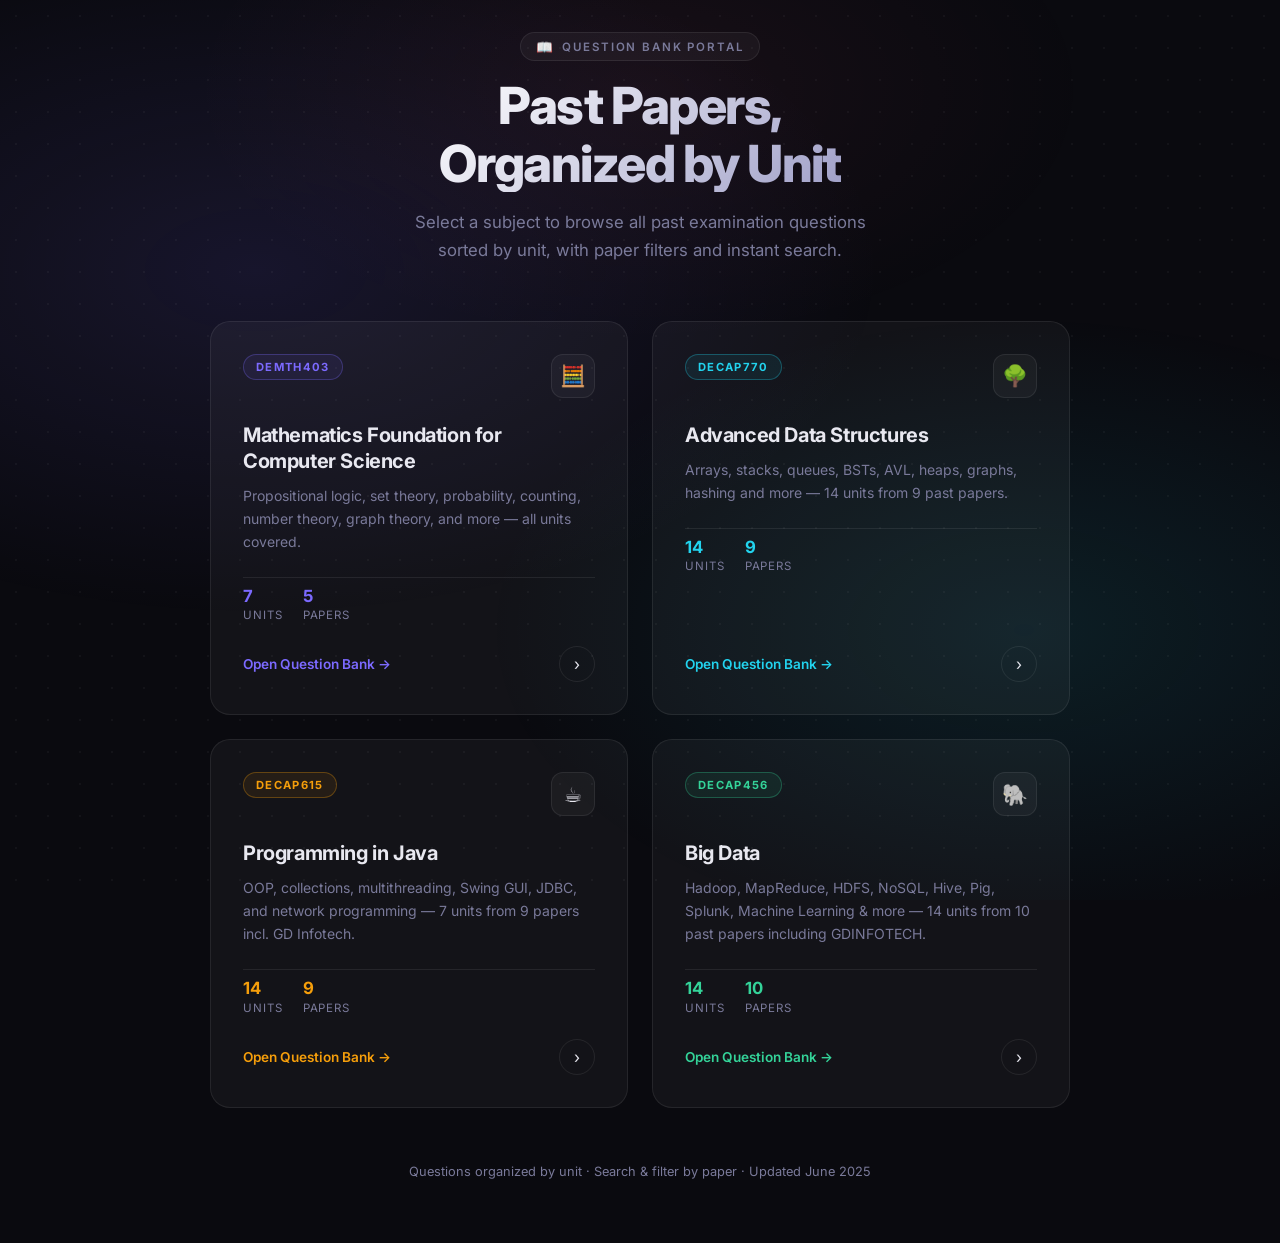
==== commit c2e72975: "Add files via upload" ====
--- a/index.html
+++ b/index.html
@@ -22,9 +22,11 @@
       --accent1:    #7c6aff;   /* violet – Maths */
       --accent2:    #22d3ee;   /* cyan   – Data Structures */
       --accent3:    #f59e0b;   /* amber  – Java */
+      --accent4:    #34d399;   /* emerald – Big Data */
       --glow1:      rgba(124,106,255,0.18);
       --glow2:      rgba(34,211,238,0.18);
       --glow3:      rgba(245,158,11,0.18);
+      --glow4:      rgba(52,211,153,0.18);
     }
 
     html { scroll-behavior: smooth; }
@@ -174,6 +176,7 @@
     .subject-card.maths::before   { background: var(--glow1); }
     .subject-card.ds::before      { background: var(--glow2); }
     .subject-card.java::before    { background: var(--glow3); }
+    .subject-card.bd::before      { background: var(--glow4); }
 
     .subject-card:hover {
       transform: translateY(-8px) scale(1.01);
@@ -183,6 +186,7 @@
     .subject-card.maths:hover { box-shadow: 0 24px 60px rgba(124,106,255,0.2); }
     .subject-card.ds:hover    { box-shadow: 0 24px 60px rgba(34,211,238,0.18); }
     .subject-card.java:hover  { box-shadow: 0 24px 60px rgba(245,158,11,0.18); }
+    .subject-card.bd:hover    { box-shadow: 0 24px 60px rgba(52,211,153,0.18); }
 
     .subject-card:hover::before { opacity: 1; }
 
@@ -221,6 +225,12 @@
       background: rgba(245,158,11,0.08);
     }
 
+    .bd .course-badge {
+      color: var(--accent4);
+      border-color: rgba(52,211,153,0.3);
+      background: rgba(52,211,153,0.08);
+    }
+
     .card-icon {
       width: 44px;
       height: 44px;
@@ -272,6 +282,7 @@
     .maths .stat-val { color: var(--accent1); }
     .ds    .stat-val { color: var(--accent2); }
     .java  .stat-val { color: var(--accent3); }
+    .bd    .stat-val { color: var(--accent4); }
 
     .stat-key {
       font-size: 0.72rem;
@@ -296,6 +307,7 @@
     .maths .cta-label { color: var(--accent1); }
     .ds    .cta-label { color: var(--accent2); }
     .java  .cta-label { color: var(--accent3); }
+    .bd    .cta-label { color: var(--accent4); }
 
     .cta-arrow {
       width: 36px;
@@ -317,6 +329,7 @@
     .maths:hover .cta-arrow { background: rgba(124,106,255,0.12); }
     .ds:hover    .cta-arrow { background: rgba(34,211,238,0.10); }
     .java:hover  .cta-arrow { background: rgba(245,158,11,0.10); }
+    .bd:hover    .cta-arrow { background: rgba(52,211,153,0.10); }
 
     /* Thin colored top border that slides in on hover */
     .card-accent-bar {
@@ -332,6 +345,7 @@
     .maths .card-accent-bar { background: linear-gradient(90deg, var(--accent1), #b48eff); }
     .ds    .card-accent-bar { background: linear-gradient(90deg, var(--accent2), #67e8f9); }
     .java  .card-accent-bar { background: linear-gradient(90deg, var(--accent3), #fcd34d); }
+    .bd    .card-accent-bar { background: linear-gradient(90deg, var(--accent4), #86efac); }
 
     .subject-card:hover .card-accent-bar { transform: scaleX(1); }
 
@@ -461,6 +475,37 @@
         </div>
       </a>
 
+      <!-- Big Data -->
+      <a href="./BigData/index.html" class="subject-card bd" id="card-bd">
+        <div class="card-accent-bar"></div>
+
+        <div class="card-top">
+          <span class="course-badge">DECAP456</span>
+          <div class="card-icon">🐘</div>
+        </div>
+
+        <div class="card-body">
+          <div class="card-title">Big Data</div>
+          <div class="card-desc">Hadoop, MapReduce, HDFS, NoSQL, Hive, Pig, Splunk, Machine Learning &amp; more — 14 units from 10 past papers including GDINFOTECH.</div>
+        </div>
+
+        <div class="card-stats">
+          <div class="stat">
+            <span class="stat-val">14</span>
+            <span class="stat-key">Units</span>
+          </div>
+          <div class="stat">
+            <span class="stat-val">10</span>
+            <span class="stat-key">Papers</span>
+          </div>
+        </div>
+
+        <div class="card-cta">
+          <span class="cta-label">Open Question Bank →</span>
+          <span class="cta-arrow">›</span>
+        </div>
+      </a>
+
     </div><!-- /cards -->
 
     <p class="portal-footer">Questions organized by unit · Search &amp; filter by paper · Updated June 2025</p>
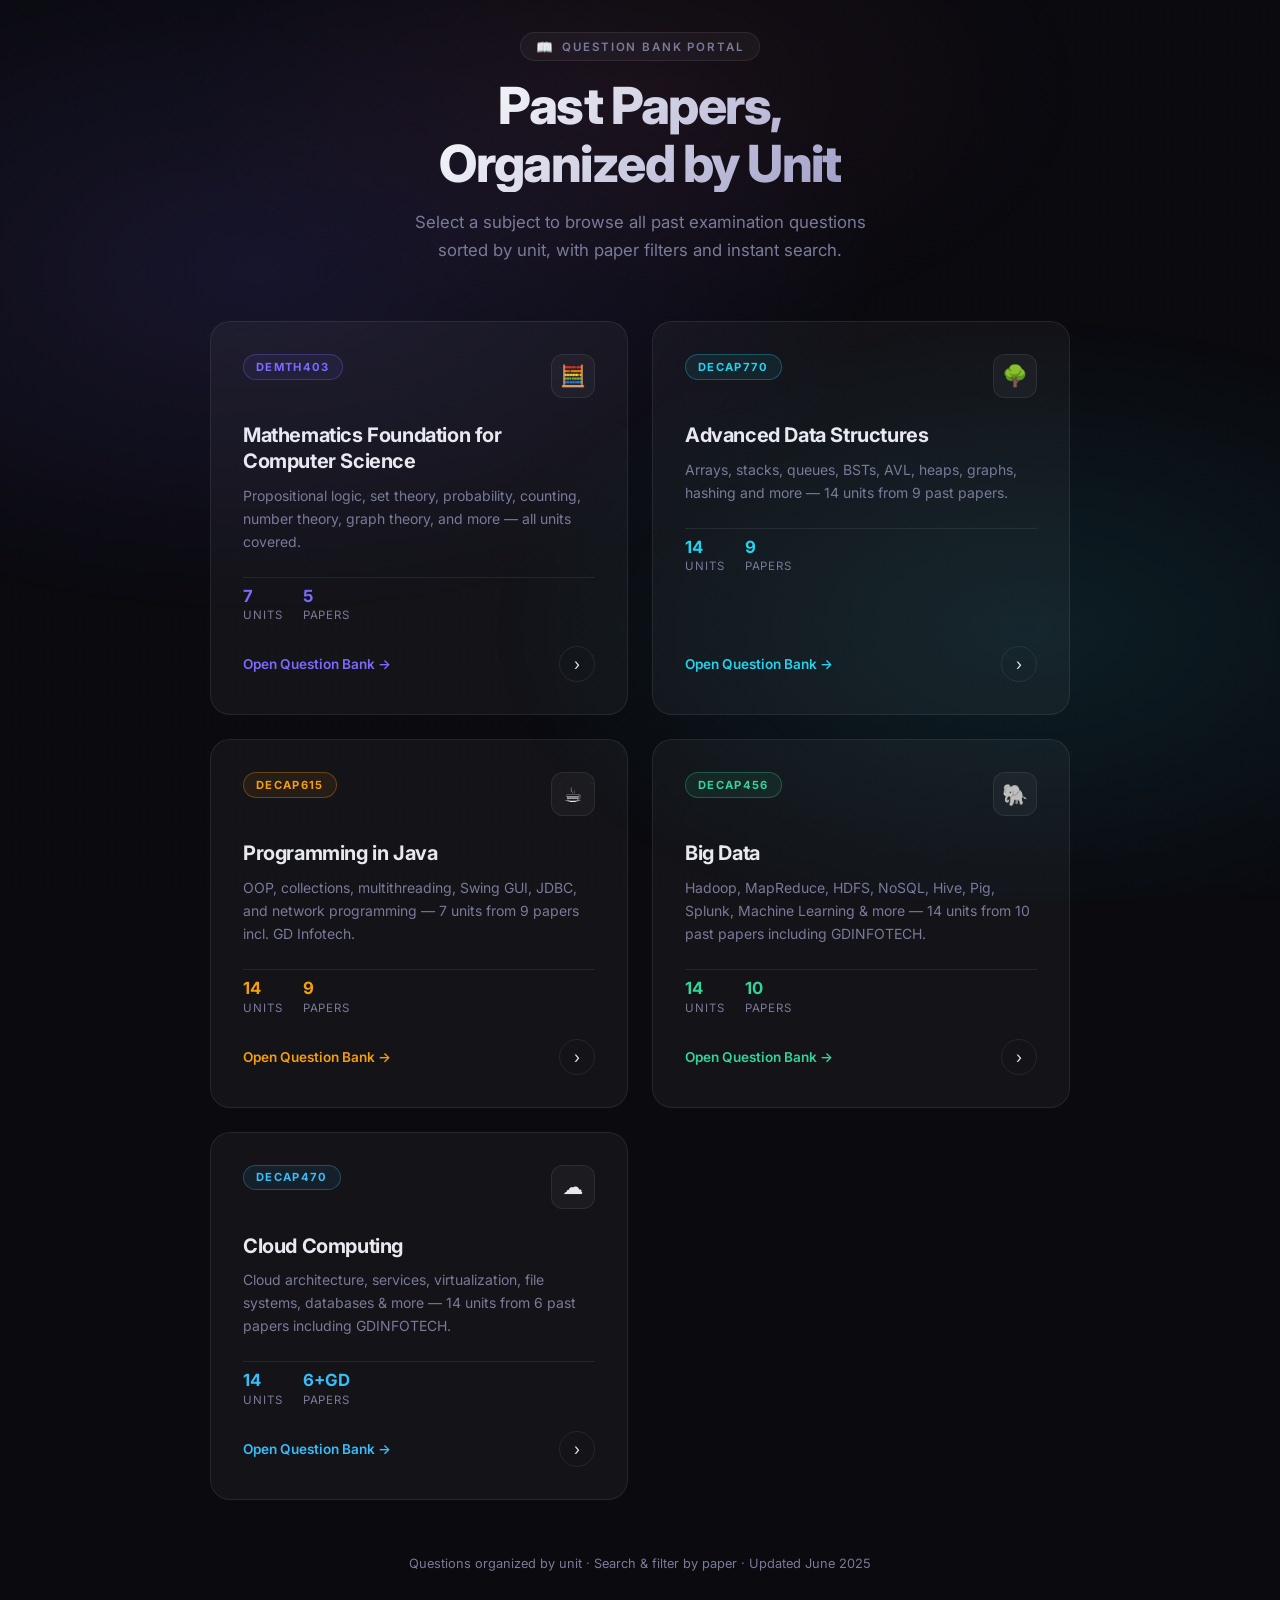
==== commit ef971f60: "Add files via upload" ====
--- a/index.html
+++ b/index.html
@@ -27,6 +27,8 @@
       --glow2:      rgba(34,211,238,0.18);
       --glow3:      rgba(245,158,11,0.18);
       --glow4:      rgba(52,211,153,0.18);
+      --accent5:    #38bdf8;   /* sky blue - Cloud Computing */
+      --glow5:      rgba(56,189,248,0.18);
     }
 
     html { scroll-behavior: smooth; }
@@ -177,6 +179,7 @@
     .subject-card.ds::before      { background: var(--glow2); }
     .subject-card.java::before    { background: var(--glow3); }
     .subject-card.bd::before      { background: var(--glow4); }
+    .subject-card.cc::before      { background: var(--glow5); }
 
     .subject-card:hover {
       transform: translateY(-8px) scale(1.01);
@@ -187,6 +190,7 @@
     .subject-card.ds:hover    { box-shadow: 0 24px 60px rgba(34,211,238,0.18); }
     .subject-card.java:hover  { box-shadow: 0 24px 60px rgba(245,158,11,0.18); }
     .subject-card.bd:hover    { box-shadow: 0 24px 60px rgba(52,211,153,0.18); }
+    .subject-card.cc:hover    { box-shadow: 0 24px 60px rgba(56,189,248,0.18); }
 
     .subject-card:hover::before { opacity: 1; }
 
@@ -231,6 +235,12 @@
       background: rgba(52,211,153,0.08);
     }
 
+    .cc .course-badge {
+      color: var(--accent5);
+      border-color: rgba(56,189,248,0.3);
+      background: rgba(56,189,248,0.08);
+    }
+
     .card-icon {
       width: 44px;
       height: 44px;
@@ -283,6 +293,7 @@
     .ds    .stat-val { color: var(--accent2); }
     .java  .stat-val { color: var(--accent3); }
     .bd    .stat-val { color: var(--accent4); }
+    .cc    .stat-val { color: var(--accent5); }
 
     .stat-key {
       font-size: 0.72rem;
@@ -308,6 +319,7 @@
     .ds    .cta-label { color: var(--accent2); }
     .java  .cta-label { color: var(--accent3); }
     .bd    .cta-label { color: var(--accent4); }
+    .cc    .cta-label { color: var(--accent5); }
 
     .cta-arrow {
       width: 36px;
@@ -330,6 +342,7 @@
     .ds:hover    .cta-arrow { background: rgba(34,211,238,0.10); }
     .java:hover  .cta-arrow { background: rgba(245,158,11,0.10); }
     .bd:hover    .cta-arrow { background: rgba(52,211,153,0.10); }
+    .cc:hover    .cta-arrow { background: rgba(56,189,248,0.10); }
 
     /* Thin colored top border that slides in on hover */
     .card-accent-bar {
@@ -346,6 +359,7 @@
     .ds    .card-accent-bar { background: linear-gradient(90deg, var(--accent2), #67e8f9); }
     .java  .card-accent-bar { background: linear-gradient(90deg, var(--accent3), #fcd34d); }
     .bd    .card-accent-bar { background: linear-gradient(90deg, var(--accent4), #86efac); }
+    .cc    .card-accent-bar { background: linear-gradient(90deg, var(--accent5), #7dd3fc); }
 
     .subject-card:hover .card-accent-bar { transform: scaleX(1); }
 
@@ -506,6 +520,37 @@
         </div>
       </a>
 
+      <!-- Cloud Computing -->
+      <a href="./Cloud/index.html" class="subject-card cc" id="card-cc">
+        <div class="card-accent-bar"></div>
+
+        <div class="card-top">
+          <span class="course-badge">DECAP470</span>
+          <div class="card-icon">☁️</div>
+        </div>
+
+        <div class="card-body">
+          <div class="card-title">Cloud Computing</div>
+          <div class="card-desc">Cloud architecture, services, virtualization, file systems, databases & more — 14 units from 6 past papers including GDINFOTECH.</div>
+        </div>
+
+        <div class="card-stats">
+          <div class="stat">
+            <span class="stat-val">14</span>
+            <span class="stat-key">Units</span>
+          </div>
+          <div class="stat">
+            <span class="stat-val">6+GD</span>
+            <span class="stat-key">Papers</span>
+          </div>
+        </div>
+
+        <div class="card-cta">
+          <span class="cta-label">Open Question Bank →</span>
+          <span class="cta-arrow">›</span>
+        </div>
+      </a>
+
     </div><!-- /cards -->
 
     <p class="portal-footer">Questions organized by unit · Search &amp; filter by paper · Updated June 2025</p>
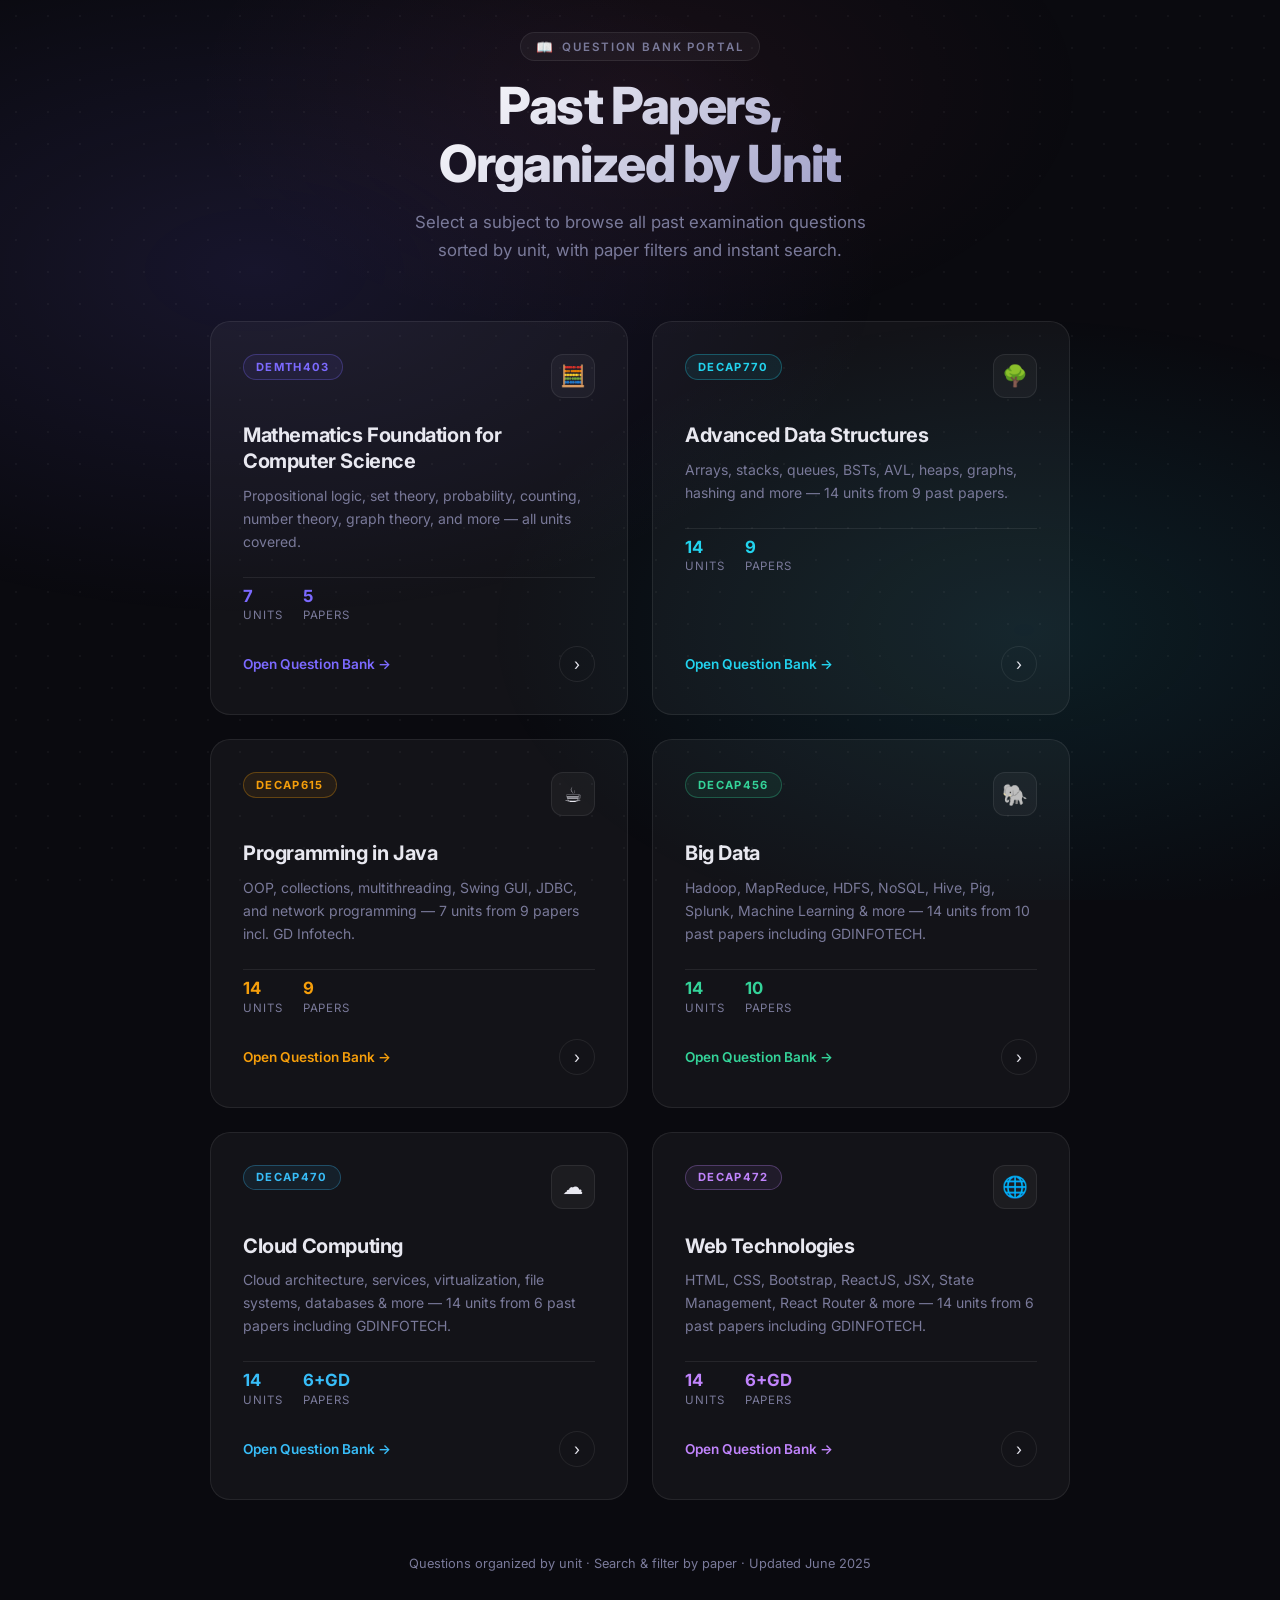
==== commit 1744c0db: "Add files via upload" ====
--- a/index.html
+++ b/index.html
@@ -29,6 +29,8 @@
       --glow4:      rgba(52,211,153,0.18);
       --accent5:    #38bdf8;   /* sky blue - Cloud Computing */
       --glow5:      rgba(56,189,248,0.18);
+      --accent6:    #c084fc;   /* violet   - Web Technologies */
+      --glow6:      rgba(192,132,252,0.18);
     }
 
     html { scroll-behavior: smooth; }
@@ -180,6 +182,7 @@
     .subject-card.java::before    { background: var(--glow3); }
     .subject-card.bd::before      { background: var(--glow4); }
     .subject-card.cc::before      { background: var(--glow5); }
+    .subject-card.web::before     { background: var(--glow6); }
 
     .subject-card:hover {
       transform: translateY(-8px) scale(1.01);
@@ -191,6 +194,7 @@
     .subject-card.java:hover  { box-shadow: 0 24px 60px rgba(245,158,11,0.18); }
     .subject-card.bd:hover    { box-shadow: 0 24px 60px rgba(52,211,153,0.18); }
     .subject-card.cc:hover    { box-shadow: 0 24px 60px rgba(56,189,248,0.18); }
+    .subject-card.web:hover   { box-shadow: 0 24px 60px rgba(192,132,252,0.20); }
 
     .subject-card:hover::before { opacity: 1; }
 
@@ -241,6 +245,12 @@
       background: rgba(56,189,248,0.08);
     }
 
+    .web .course-badge {
+      color: var(--accent6);
+      border-color: rgba(192,132,252,0.3);
+      background: rgba(192,132,252,0.08);
+    }
+
     .card-icon {
       width: 44px;
       height: 44px;
@@ -294,6 +304,7 @@
     .java  .stat-val { color: var(--accent3); }
     .bd    .stat-val { color: var(--accent4); }
     .cc    .stat-val { color: var(--accent5); }
+    .web   .stat-val { color: var(--accent6); }
 
     .stat-key {
       font-size: 0.72rem;
@@ -320,6 +331,7 @@
     .java  .cta-label { color: var(--accent3); }
     .bd    .cta-label { color: var(--accent4); }
     .cc    .cta-label { color: var(--accent5); }
+    .web   .cta-label { color: var(--accent6); }
 
     .cta-arrow {
       width: 36px;
@@ -343,6 +355,7 @@
     .java:hover  .cta-arrow { background: rgba(245,158,11,0.10); }
     .bd:hover    .cta-arrow { background: rgba(52,211,153,0.10); }
     .cc:hover    .cta-arrow { background: rgba(56,189,248,0.10); }
+    .web:hover   .cta-arrow { background: rgba(192,132,252,0.12); }
 
     /* Thin colored top border that slides in on hover */
     .card-accent-bar {
@@ -360,6 +373,7 @@
     .java  .card-accent-bar { background: linear-gradient(90deg, var(--accent3), #fcd34d); }
     .bd    .card-accent-bar { background: linear-gradient(90deg, var(--accent4), #86efac); }
     .cc    .card-accent-bar { background: linear-gradient(90deg, var(--accent5), #7dd3fc); }
+    .web   .card-accent-bar { background: linear-gradient(90deg, var(--accent6), #e879f9); }
 
     .subject-card:hover .card-accent-bar { transform: scaleX(1); }
 
@@ -551,6 +565,37 @@
         </div>
       </a>
 
+      <!-- Web Technologies -->
+      <a href="./Web/index.html" class="subject-card web" id="card-web">
+        <div class="card-accent-bar"></div>
+
+        <div class="card-top">
+          <span class="course-badge">DECAP472</span>
+          <div class="card-icon">🌐</div>
+        </div>
+
+        <div class="card-body">
+          <div class="card-title">Web Technologies</div>
+          <div class="card-desc">HTML, CSS, Bootstrap, ReactJS, JSX, State Management, React Router &amp; more — 14 units from 6 past papers including GDINFOTECH.</div>
+        </div>
+
+        <div class="card-stats">
+          <div class="stat">
+            <span class="stat-val">14</span>
+            <span class="stat-key">Units</span>
+          </div>
+          <div class="stat">
+            <span class="stat-val">6+GD</span>
+            <span class="stat-key">Papers</span>
+          </div>
+        </div>
+
+        <div class="card-cta">
+          <span class="cta-label">Open Question Bank →</span>
+          <span class="cta-arrow">›</span>
+        </div>
+      </a>
+
     </div><!-- /cards -->
 
     <p class="portal-footer">Questions organized by unit · Search &amp; filter by paper · Updated June 2025</p>
